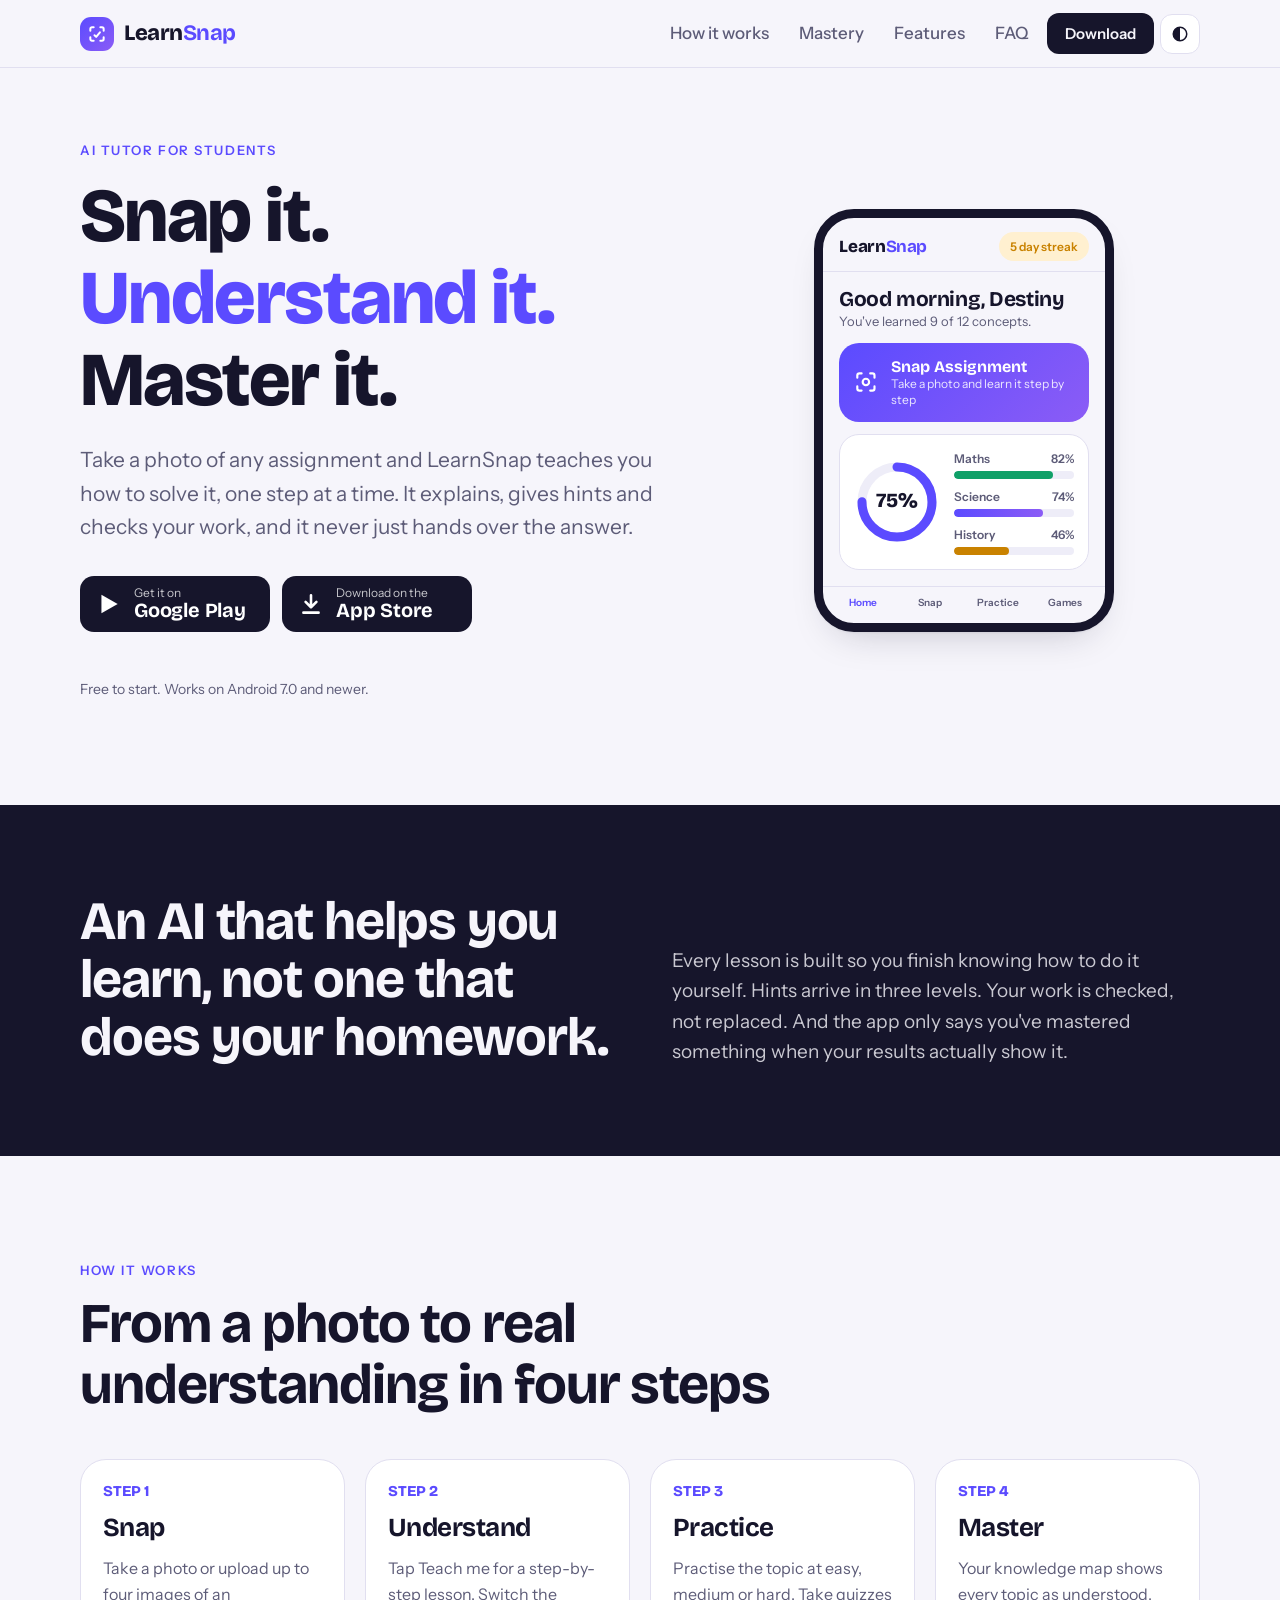
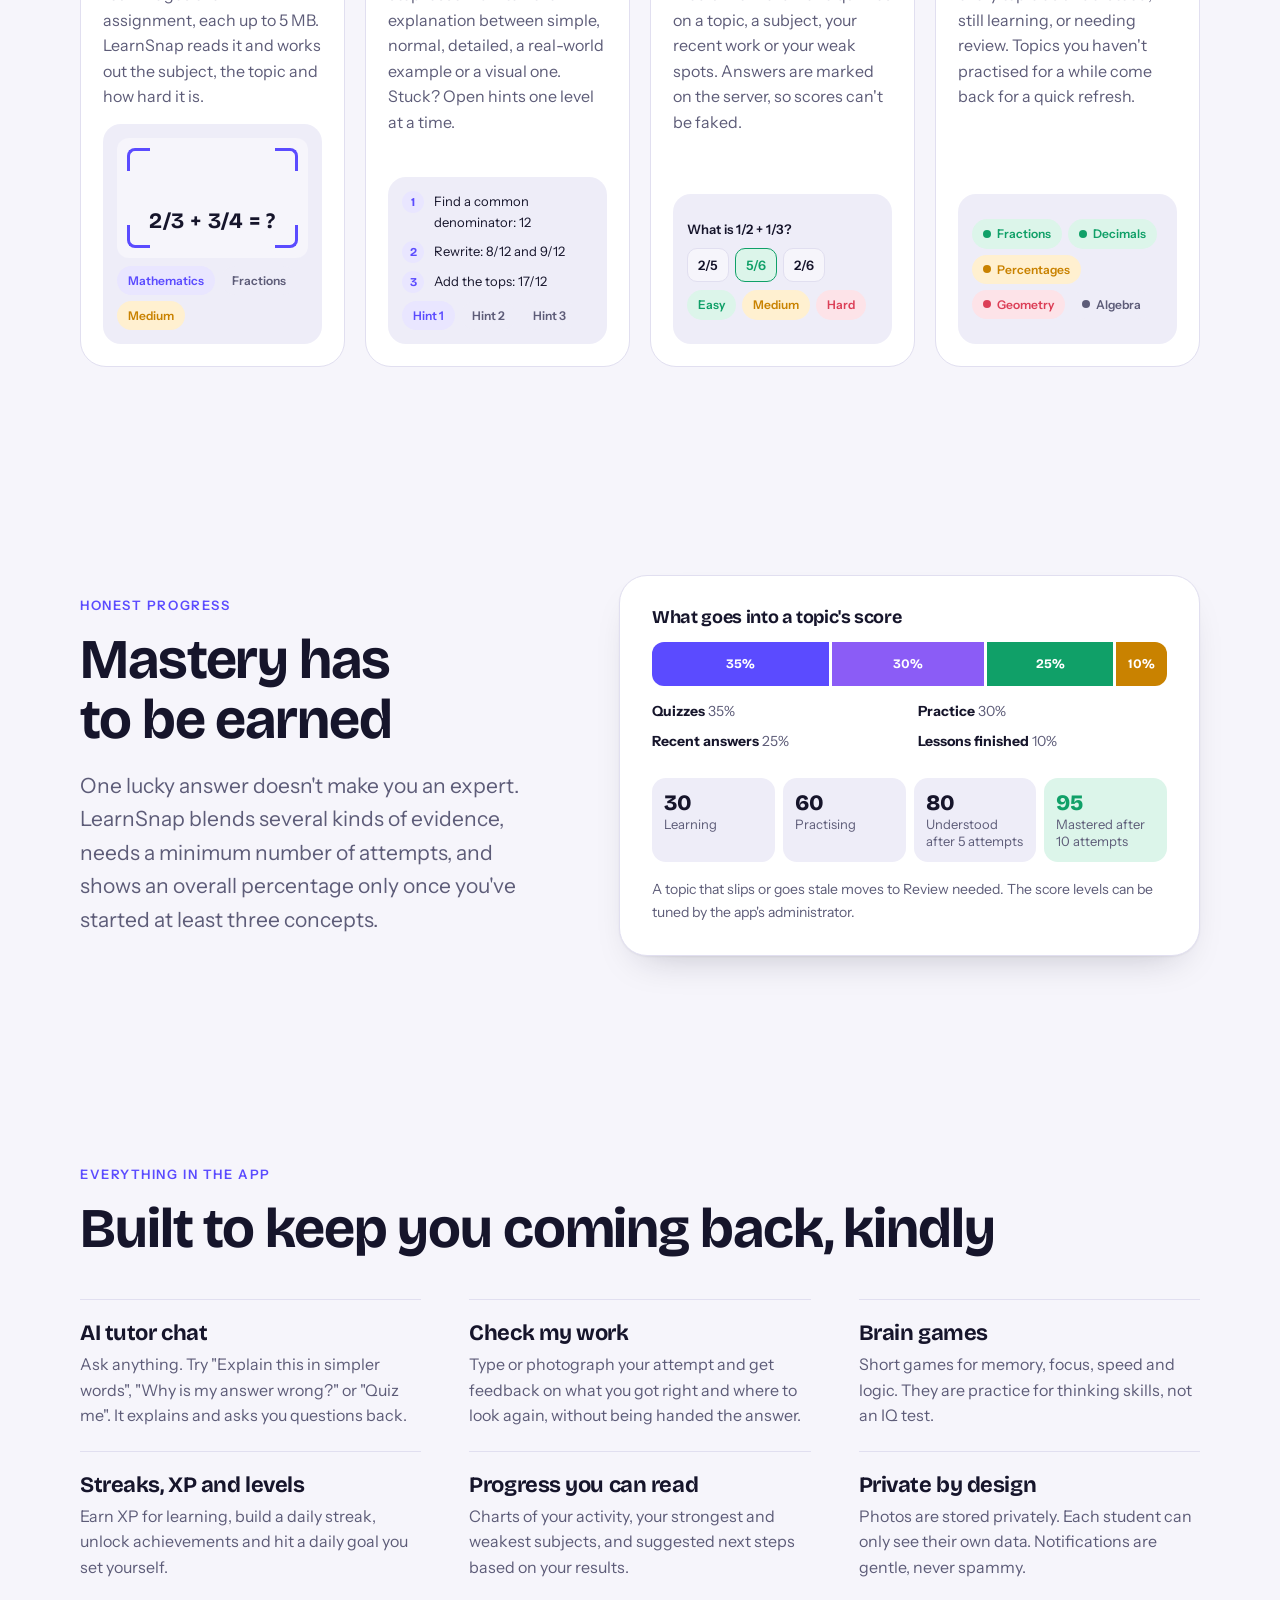
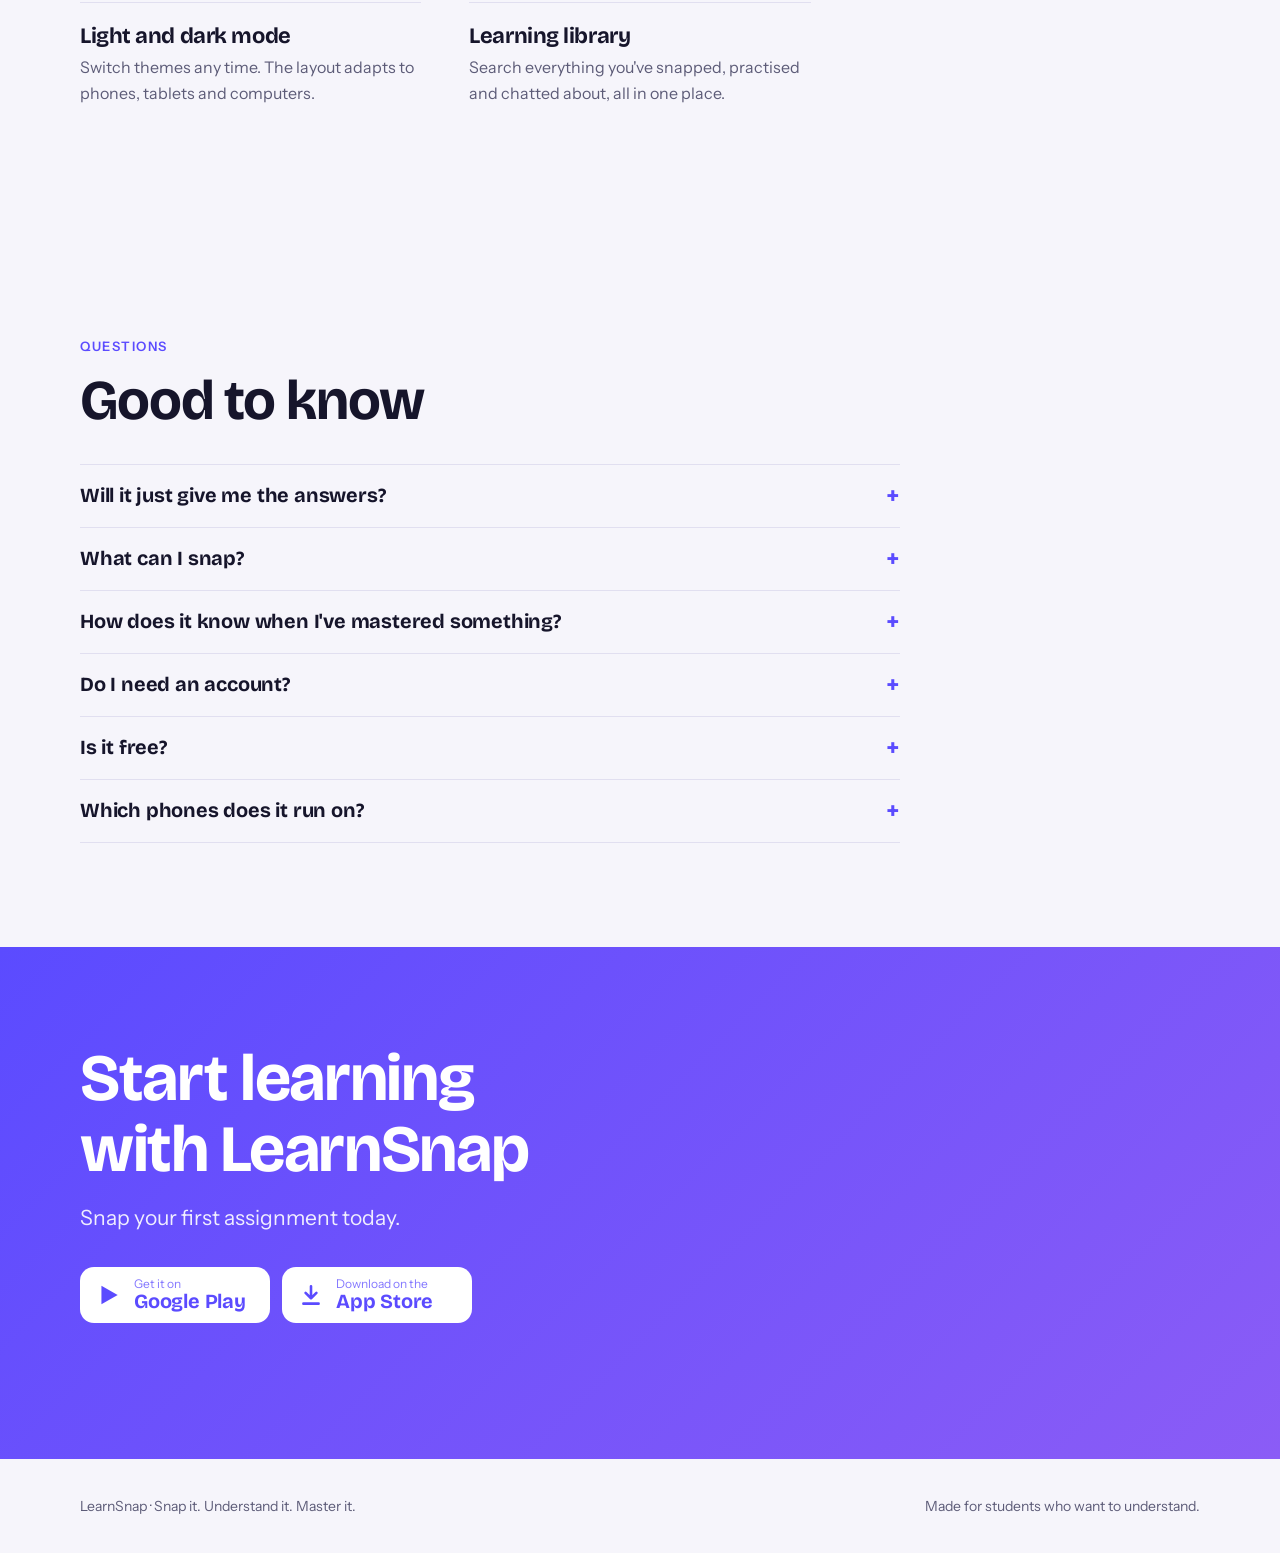
==== index.html @ 1b5d7d78 "Add files via upload" ====
<!doctype html>
<html lang="en">
<head>
<meta charset="utf-8">
<meta name="viewport" content="width=device-width, initial-scale=1, viewport-fit=cover">
<title>LearnSnap - Snap it. Understand it. Master it.</title>
<meta name="description" content="LearnSnap is an AI tutor that teaches students how to solve assignments step by step. Download it for Android and iPhone.">
<meta name="theme-color" content="#5b4bff">
<link rel="preconnect" href="https://fonts.googleapis.com">
<link rel="preconnect" href="https://fonts.gstatic.com" crossorigin>
<link href="https://fonts.googleapis.com/css2?family=Bricolage+Grotesque:opsz,wght@12..96,500;12..96,700;12..96,800&family=Instrument+Sans:wght@400;500;600&display=swap" rel="stylesheet">
<style>
/* Layout: editorial one-pager. Hero = copy left, phone right. Then a 4-step strip, a mastery explainer, features, FAQ, download. */
:root{
  --bg:#f6f5fb; --surface:#ffffff; --surface-2:#eeedf8; --ink:#16152b; --muted:#5d5c78; --line:#e1dff0;
  --brand:#5b4bff; --brand-2:#8b5cf6; --brand-soft:#e9e6ff;
  --good:#10a068; --good-soft:#dcf5ea; --warn:#c98200; --warn-soft:#fff0d0; --bad:#dc3f57; --bad-soft:#fde3e8;
  --on-brand:#ffffff; --store:#16152b; --on-store:#ffffff; --shadow:0 1px 2px rgb(22 21 43/.05),0 18px 40px -22px rgb(22 21 43/.28);
  --font-display:"Bricolage Grotesque","Trebuchet MS",system-ui,sans-serif;
  --font-body:"Instrument Sans",system-ui,-apple-system,"Segoe UI",sans-serif;
}
@media (prefers-color-scheme: dark){:root:not([data-theme="light"]){
  --bg:#0e0d1f; --surface:#171630; --surface-2:#1f1e3d; --ink:#efeeff; --muted:#a3a2c6; --line:#2b2a52;
  --brand:#8d80ff; --brand-2:#a78bfa; --brand-soft:#27255a;
  --good:#3fd69c; --good-soft:#12382e; --warn:#f2b43d; --warn-soft:#3b3115; --bad:#ff7589; --bad-soft:#431d29;
  --on-brand:#0e0d1f; --store:#efeeff; --on-store:#0e0d1f; --shadow:0 1px 2px rgb(0 0 0/.4),0 18px 40px -22px rgb(0 0 0/.7); color-scheme:dark}}
:root[data-theme="dark"]{
  --bg:#0e0d1f; --surface:#171630; --surface-2:#1f1e3d; --ink:#efeeff; --muted:#a3a2c6; --line:#2b2a52;
  --brand:#8d80ff; --brand-2:#a78bfa; --brand-soft:#27255a;
  --good:#3fd69c; --good-soft:#12382e; --warn:#f2b43d; --warn-soft:#3b3115; --bad:#ff7589; --bad-soft:#431d29;
  --on-brand:#0e0d1f; --store:#efeeff; --on-store:#0e0d1f; --shadow:0 1px 2px rgb(0 0 0/.4),0 18px 40px -22px rgb(0 0 0/.7); color-scheme:dark}

*{box-sizing:border-box}
body{margin:0}
html{scroll-behavior:smooth}
@media (prefers-reduced-motion:reduce){html{scroll-behavior:auto}*{transition:none!important;animation:none!important}}
body{background:var(--bg);color:var(--ink);font-family:var(--font-body);font-size:17px;line-height:1.6;padding-inline:20px}
h1,h2,h3{font-family:var(--font-display);line-height:1.08;margin:0;text-wrap:balance;letter-spacing:-.02em}
p{margin:0}
a{color:inherit}
:focus-visible{outline:3px solid var(--brand);outline-offset:3px;border-radius:8px}
.wrap{max-width:1120px;margin-inline:auto}
section{padding-block:clamp(56px,9vw,104px)}
.eyebrow{font-size:13px;font-weight:600;letter-spacing:.12em;text-transform:uppercase;color:var(--brand);margin-bottom:14px}
.lead{color:var(--muted);font-size:clamp(18px,2.2vw,21px);max-width:56ch}

/* header */
header{position:sticky;top:env(safe-area-inset-top,0px);z-index:20;margin-inline:-20px;padding:12px 20px;background:color-mix(in srgb,var(--bg) 88%,transparent);backdrop-filter:blur(10px);border-bottom:1px solid var(--line)}
.bar{display:flex;align-items:center;justify-content:space-between;gap:16px;max-width:1120px;margin-inline:auto}
.logo{display:inline-flex;align-items:center;gap:10px;font-family:var(--font-display);font-weight:800;font-size:22px;text-decoration:none;letter-spacing:-.02em}
.logo i{width:34px;height:34px;border-radius:11px;background:linear-gradient(135deg,var(--brand),var(--brand-2));display:grid;place-items:center;color:var(--on-brand)}
.logo b{color:var(--brand)}
nav{display:flex;align-items:center;gap:6px}
nav a.l{padding:8px 12px;border-radius:10px;text-decoration:none;font-weight:500;color:var(--muted)}
nav a.l:hover{color:var(--ink);background:var(--surface-2)}
.btn{display:inline-flex;align-items:center;justify-content:center;gap:8px;border:0;cursor:pointer;font:600 15px var(--font-body);padding:11px 18px;border-radius:12px;text-decoration:none;background:var(--ink);color:var(--bg)}
.tbtn{width:40px;height:40px;padding:0;border-radius:12px;background:var(--surface);color:var(--ink);border:1px solid var(--line)}
@media(max-width:720px){nav a.l{display:none}}

/* hero */
.hero{display:grid;grid-template-columns:1.1fr .9fr;gap:clamp(32px,6vw,72px);align-items:center;padding-top:clamp(40px,6vw,72px)}
.hero h1{font-size:clamp(40px,6.4vw,76px);font-weight:800}
.hero h1 span{display:block;color:var(--brand)}
.hero .lead{margin-top:22px}
.stores{display:flex;flex-wrap:wrap;gap:12px;margin-top:32px}
.store{display:inline-flex;align-items:center;gap:12px;padding:10px 20px 10px 16px;border-radius:14px;background:var(--store);color:var(--on-store);text-decoration:none;min-width:190px}
.store svg{flex:none}
.store small{display:block;font-size:12px;opacity:.75;line-height:1.1}
.store strong{display:block;font:700 20px var(--font-display);line-height:1.15;letter-spacing:-.01em}
.store:hover{transform:translateY(-2px)}
.store{transition:transform .15s}
.note{min-height:26px;margin-top:14px;font-size:15px;color:var(--muted)}
.fine{margin-top:6px;font-size:14px;color:var(--muted)}
@media(max-width:860px){.hero{grid-template-columns:1fr}}

/* phone */
.phone-wrap{display:flex;justify-content:center}
.phone{width:min(300px,100%);border-radius:40px;border:9px solid var(--ink);background:var(--bg);box-shadow:var(--shadow);overflow:hidden;position:relative}
.phone .top{display:flex;align-items:center;justify-content:space-between;padding:14px 16px 10px;border-bottom:1px solid var(--line)}
.phone .in{padding:16px;display:grid;gap:12px}
.phone h3{font-size:21px}
.card{background:var(--surface);border:1px solid var(--line);border-radius:20px;padding:14px}
.ringrow{display:flex;gap:14px;align-items:center}
.bars{flex:1;display:grid;gap:8px;font-size:12px;font-weight:600}
.bars div span{display:flex;justify-content:space-between;color:var(--muted);margin-bottom:3px}
.track{height:8px;border-radius:99px;background:var(--surface-2);overflow:hidden}
.track i{display:block;height:100%;border-radius:99px;background:linear-gradient(90deg,var(--brand),var(--brand-2))}
.track i.g{background:var(--good)} .track i.w{background:var(--warn)}
.cta{display:flex;align-items:center;gap:12px;border-radius:20px;padding:14px;background:linear-gradient(135deg,var(--brand),var(--brand-2));color:var(--on-brand)}
.cta b{display:block;font:700 16px var(--font-display)}
.cta small{opacity:.85;font-size:12px;line-height:1.3;display:block}
.tabs{display:grid;grid-template-columns:repeat(4,1fr);border-top:1px solid var(--line);padding:8px 6px 12px;font-size:10px;font-weight:600;color:var(--muted);text-align:center}
.tabs span:first-child{color:var(--brand)}
.chip{display:inline-flex;align-items:center;gap:6px;border-radius:99px;padding:5px 11px;font-size:12px;font-weight:600}
.dot{width:8px;height:8px;border-radius:50%;background:currentColor}
.c-good{background:var(--good-soft);color:var(--good)} .c-warn{background:var(--warn-soft);color:var(--warn)} .c-bad{background:var(--bad-soft);color:var(--bad)} .c-mute{background:var(--surface-2);color:var(--muted)} .c-brand{background:var(--brand-soft);color:var(--brand)}

/* promise band */
.promise{background:var(--ink);color:var(--bg);margin-inline:-20px;padding:clamp(48px,8vw,88px) 20px}
.promise .wrap{display:grid;grid-template-columns:1fr 1fr;gap:clamp(24px,5vw,64px);align-items:end}
.promise h2{font-size:clamp(30px,4.6vw,54px)}
.promise p{opacity:.8;font-size:19px;max-width:48ch}
@media(max-width:820px){.promise .wrap{grid-template-columns:1fr}}

/* how it works */
.steps{display:grid;grid-template-columns:repeat(auto-fit,minmax(min(100%,240px),1fr));gap:20px;margin-top:44px}
.step{background:var(--surface);border:1px solid var(--line);border-radius:26px;padding:22px;display:flex;flex-direction:column;gap:14px;min-width:0}
.step .n{font:800 15px var(--font-display);color:var(--brand)}
.step h3{font-size:26px}
.step p{color:var(--muted);font-size:16px}
.viz{margin-top:auto;border-radius:18px;background:var(--surface-2);padding:14px;font-size:13px;display:grid;gap:8px;min-height:150px;align-content:center}
.finder{position:relative;height:120px;border-radius:12px;background:var(--bg);display:grid;place-items:center;font:700 22px var(--font-display);letter-spacing:.02em}
.finder::before,.finder::after,.finder i::before,.finder i::after{content:"";position:absolute;width:20px;height:20px;border:3px solid var(--brand)}
.finder::before{top:10px;left:10px;border-right:0;border-bottom:0;border-radius:8px 0 0 0}
.finder::after{top:10px;right:10px;border-left:0;border-bottom:0;border-radius:0 8px 0 0}
.finder i::before{bottom:10px;left:10px;border-right:0;border-top:0;border-radius:0 0 0 8px}
.finder i::after{bottom:10px;right:10px;border-left:0;border-top:0;border-radius:0 0 8px 0}
.line{display:flex;gap:10px;align-items:flex-start}
.line em{flex:none;width:22px;height:22px;border-radius:50%;background:var(--brand-soft);color:var(--brand);font:700 12px var(--font-display);display:grid;place-items:center;font-style:normal}
.opt{border:1.5px solid var(--line);background:var(--bg);border-radius:10px;padding:6px 10px;font-weight:600}
.opt.ok{border-color:var(--good);background:var(--good-soft);color:var(--good)}
.row{display:flex;flex-wrap:wrap;gap:6px}

/* mastery */
.mastery{display:grid;grid-template-columns:.9fr 1.1fr;gap:clamp(28px,5vw,64px);align-items:center}
@media(max-width:860px){.mastery{grid-template-columns:1fr}}
.mastery h2,.sec-h{font-size:clamp(32px,4.8vw,56px)}
.mastery .lead{margin-top:18px}
.panel{background:var(--surface);border:1px solid var(--line);border-radius:28px;padding:clamp(20px,3vw,32px);box-shadow:var(--shadow)}
.panel h3{font-size:18px;margin-bottom:14px}
.stack{display:flex;height:44px;border-radius:12px;overflow:hidden;gap:3px}
.stack span{display:grid;place-items:center;font:700 13px var(--font-display);color:var(--on-brand);min-width:0}
.legend{display:grid;grid-template-columns:repeat(2,1fr);gap:8px 16px;margin-top:14px;font-size:14px;color:var(--muted)}
.legend b{color:var(--ink)}
.ladder{display:grid;grid-template-columns:repeat(4,1fr);gap:8px;margin-top:26px}
.rung{border-radius:14px;padding:12px;background:var(--surface-2);min-width:0}
.rung b{display:block;font:800 22px var(--font-display)}
.rung span{font-size:13px;color:var(--muted);line-height:1.3;display:block}
.rung.top{background:var(--good-soft)} .rung.top b{color:var(--good)}
@media(max-width:560px){.ladder{grid-template-columns:repeat(2,1fr)}}
.small{font-size:14px;color:var(--muted);margin-top:16px}

/* features */
.features{display:grid;grid-template-columns:repeat(auto-fit,minmax(min(100%,320px),1fr));gap:0 48px;margin-top:40px}
.feat{padding:22px 0;border-top:1px solid var(--line);min-width:0}
.feat h3{font-size:22px;margin-bottom:6px}
.feat p{color:var(--muted);font-size:16px}

/* faq */
details{border-top:1px solid var(--line);padding:18px 0}
details:last-of-type{border-bottom:1px solid var(--line)}
summary{cursor:pointer;font:700 20px var(--font-display);letter-spacing:-.01em;list-style:none;display:flex;justify-content:space-between;gap:16px}
summary::-webkit-details-marker{display:none}
summary::after{content:"+";font-size:26px;line-height:1;color:var(--brand)}
details[open] summary::after{content:"–"}
details p{margin-top:10px;color:var(--muted);max-width:68ch}
.faq{max-width:820px;margin-top:32px}

/* download */
.download{margin-inline:-20px;padding:clamp(56px,9vw,96px) 20px;background:linear-gradient(135deg,var(--brand),var(--brand-2));color:var(--on-brand)}
.download .wrap{text-align:left}
.download h2{font-size:clamp(34px,5.6vw,66px);max-width:14ch}
.download p.lead{color:inherit;opacity:.9;margin-top:16px}
.download .store{background:var(--on-brand);color:var(--brand)}
.download .note,.download .fine{color:inherit;opacity:.9}
footer{padding-block:36px;color:var(--muted);font-size:14px;display:flex;flex-wrap:wrap;gap:12px 24px;justify-content:space-between}
</style>
</head>
<body>


<header><div class="bar">
  <a class="logo" href="#top" aria-label="LearnSnap home"><i><svg width="20" height="20" viewBox="0 0 24 24" fill="none" stroke="currentColor" stroke-width="2.4" stroke-linecap="round" stroke-linejoin="round"><path d="M4 8V6a2 2 0 0 1 2-2h2M16 4h2a2 2 0 0 1 2 2v2M20 16v2a2 2 0 0 1-2 2h-2M8 20H6a2 2 0 0 1-2-2v-2"/><path d="M9 13.5 11 15.5 15.5 10"/></svg></i><span>Learn<b>Snap</b></span></a>
  <nav>
    <a class="l" href="#how">How it works</a><a class="l" href="#mastery">Mastery</a><a class="l" href="#features">Features</a><a class="l" href="#faq">FAQ</a>
    <a class="btn" href="#download">Download</a>
    <button class="btn tbtn" id="themeBtn" type="button" aria-label="Switch colour theme" title="Switch colour theme"><svg width="18" height="18" viewBox="0 0 24 24" fill="currentColor" aria-hidden="true"><path d="M12 3a9 9 0 1 0 0 18V3z"/><circle cx="12" cy="12" r="9" fill="none" stroke="currentColor" stroke-width="2"/></svg></button>
  </nav>
</div></header>

<main id="top" class="wrap">
  <section class="hero">
    <div>
      <p class="eyebrow">AI tutor for students</p>
      <h1>Snap it.<span>Understand it.</span>Master it.</h1>
      <p class="lead">Take a photo of any assignment and LearnSnap teaches you how to solve it, one step at a time. It explains, gives hints and checks your work, and it never just hands over the answer.</p>
      <div class="stores">
        <a class="store" id="playBtn" href="#download"><svg width="26" height="26" viewBox="0 0 24 24" fill="currentColor" aria-hidden="true"><path d="M5 3.5v17l15-8.5z"/></svg><span><small>Get it on</small><strong>Google Play</strong></span></a>
        <a class="store" id="appleBtn" href="#download"><svg width="26" height="26" viewBox="0 0 24 24" fill="none" stroke="currentColor" stroke-width="2.4" stroke-linecap="round" stroke-linejoin="round" aria-hidden="true"><path d="M12 4v11m0 0-5-5m5 5 5-5M5 20h14"/></svg><span><small>Download on the</small><strong>App Store</strong></span></a>
      </div>
      <p class="note" id="storeNote" aria-live="polite"></p>
      <p class="fine">Free to start. Works on Android 7.0 and newer.</p>
    </div>
    <div class="phone-wrap" aria-hidden="true">
      <div class="phone">
        <div class="top"><span class="logo" style="font-size:17px"><span>Learn<b>Snap</b></span></span><span class="chip c-warn">5 day streak</span></div>
        <div class="in">
          <div><h3>Good morning, Destiny</h3><p style="font-size:13px;color:var(--muted)">You've learned 9 of 12 concepts.</p></div>
          <div class="cta"><svg width="28" height="28" viewBox="0 0 24 24" fill="none" stroke="currentColor" stroke-width="2" stroke-linecap="round" stroke-linejoin="round"><path d="M4 8V6a2 2 0 0 1 2-2h2M16 4h2a2 2 0 0 1 2 2v2M20 16v2a2 2 0 0 1-2 2h-2M8 20H6a2 2 0 0 1-2-2v-2"/><circle cx="12" cy="12" r="3"/></svg><div><b>Snap Assignment</b><small>Take a photo and learn it step by step</small></div></div>
          <div class="card ringrow">
            <svg width="86" height="86" viewBox="0 0 86 86" class="ring"><circle cx="43" cy="43" r="35" fill="none" stroke="var(--surface-2)" stroke-width="9"/><circle cx="43" cy="43" r="35" fill="none" stroke="var(--brand)" stroke-width="9" stroke-linecap="round" stroke-dasharray="220" stroke-dashoffset="55" transform="rotate(-90 43 43)"/><text x="43" y="48" text-anchor="middle" font-family="var(--font-display)" font-weight="800" font-size="20" fill="var(--ink)">75%</text></svg>
            <div class="bars"><div><span>Maths <em style="font-style:normal">82%</em></span><div class="track"><i class="g" style="width:82%"></i></div></div><div><span>Science <em style="font-style:normal">74%</em></span><div class="track"><i style="width:74%"></i></div></div><div><span>History <em style="font-style:normal">46%</em></span><div class="track"><i class="w" style="width:46%"></i></div></div></div>
          </div>
        </div>
        <div class="tabs"><span>Home</span><span>Snap</span><span>Practice</span><span>Games</span></div>
      </div>
    </div>
  </section>
</main>

<div class="promise"><div class="wrap">
  <h2>An AI that helps you learn, not one that does your homework.</h2>
  <p>Every lesson is built so you finish knowing how to do it yourself. Hints arrive in three levels. Your work is checked, not replaced. And the app only says you've mastered something when your results actually show it.</p>
</div></div>

<main class="wrap">
  <section id="how">
    <p class="eyebrow">How it works</p>
    <h2 class="sec-h">From a photo to real understanding in four steps</h2>
    <div class="steps">
      <article class="step">
        <span class="n">STEP 1</span><h3>Snap</h3>
        <p>Take a photo or upload up to four images of an assignment, each up to 5 MB. LearnSnap reads it and works out the subject, the topic and how hard it is.</p>
        <div class="viz"><div class="finder"><i></i>2/3 + 3/4 = ?</div><div class="row"><span class="chip c-brand">Mathematics</span><span class="chip c-mute">Fractions</span><span class="chip c-warn">Medium</span></div></div>
      </article>
      <article class="step">
        <span class="n">STEP 2</span><h3>Understand</h3>
        <p>Tap Teach me for a step-by-step lesson. Switch the explanation between simple, normal, detailed, a real-world example or a visual one. Stuck? Open hints one level at a time.</p>
        <div class="viz"><div class="line"><em>1</em><span>Find a common denominator: 12</span></div><div class="line"><em>2</em><span>Rewrite: 8/12 and 9/12</span></div><div class="line"><em>3</em><span>Add the tops: 17/12</span></div><div class="row"><span class="chip c-brand">Hint 1</span><span class="chip c-mute">Hint 2</span><span class="chip c-mute">Hint 3</span></div></div>
      </article>
      <article class="step">
        <span class="n">STEP 3</span><h3>Practice</h3>
        <p>Practise the topic at easy, medium or hard. Take quizzes on a topic, a subject, your recent work or your weak spots. Answers are marked on the server, so scores can't be faked.</p>
        <div class="viz"><div style="font-weight:600">What is 1/2 + 1/3?</div><div class="row"><span class="opt">2/5</span><span class="opt ok">5/6</span><span class="opt">2/6</span></div><div class="row"><span class="chip c-good">Easy</span><span class="chip c-warn">Medium</span><span class="chip c-bad">Hard</span></div></div>
      </article>
      <article class="step">
        <span class="n">STEP 4</span><h3>Master</h3>
        <p>Your knowledge map shows every topic as understood, still learning, or needing review. Topics you haven't practised for a while come back for a quick refresh.</p>
        <div class="viz"><div class="row"><span class="chip c-good"><i class="dot"></i>Fractions</span><span class="chip c-good"><i class="dot"></i>Decimals</span><span class="chip c-warn"><i class="dot"></i>Percentages</span><span class="chip c-bad"><i class="dot"></i>Geometry</span><span class="chip c-mute"><i class="dot"></i>Algebra</span></div></div>
      </article>
    </div>
  </section>

  <section id="mastery">
    <div class="mastery">
      <div>
        <p class="eyebrow">Honest progress</p>
        <h2>Mastery has to be earned</h2>
        <p class="lead">One lucky answer doesn't make you an expert. LearnSnap blends several kinds of evidence, needs a minimum number of attempts, and shows an overall percentage only once you've started at least three concepts.</p>
      </div>
      <div class="panel">
        <h3>What goes into a topic's score</h3>
        <div class="stack" role="img" aria-label="Score weights: quizzes 35 percent, practice 30 percent, recent performance 25 percent, lessons 10 percent">
          <span style="flex:35;background:var(--brand)">35%</span><span style="flex:30;background:var(--brand-2)">30%</span><span style="flex:25;background:var(--good);">25%</span><span style="flex:10;background:var(--warn)">10%</span>
        </div>
        <div class="legend"><span><b>Quizzes</b> 35%</span><span><b>Practice</b> 30%</span><span><b>Recent answers</b> 25%</span><span><b>Lessons finished</b> 10%</span></div>
        <div class="ladder">
          <div class="rung"><b>30</b><span>Learning</span></div><div class="rung"><b>60</b><span>Practising</span></div><div class="rung"><b>80</b><span>Understood after 5 attempts</span></div><div class="rung top"><b>95</b><span>Mastered after 10 attempts</span></div>
        </div>
        <p class="small">A topic that slips or goes stale moves to Review needed. The score levels can be tuned by the app's administrator.</p>
      </div>
    </div>
  </section>

  <section id="features">
    <p class="eyebrow">Everything in the app</p>
    <h2 class="sec-h">Built to keep you coming back, kindly</h2>
    <div class="features">
      <div class="feat"><h3>AI tutor chat</h3><p>Ask anything. Try "Explain this in simpler words", "Why is my answer wrong?" or "Quiz me". It explains and asks you questions back.</p></div>
      <div class="feat"><h3>Check my work</h3><p>Type or photograph your attempt and get feedback on what you got right and where to look again, without being handed the answer.</p></div>
      <div class="feat"><h3>Brain games</h3><p>Short games for memory, focus, speed and logic. They are practice for thinking skills, not an IQ test.</p></div>
      <div class="feat"><h3>Streaks, XP and levels</h3><p>Earn XP for learning, build a daily streak, unlock achievements and hit a daily goal you set yourself.</p></div>
      <div class="feat"><h3>Progress you can read</h3><p>Charts of your activity, your strongest and weakest subjects, and suggested next steps based on your results.</p></div>
      <div class="feat"><h3>Private by design</h3><p>Photos are stored privately. Each student can only see their own data. Notifications are gentle, never spammy.</p></div>
      <div class="feat"><h3>Light and dark mode</h3><p>Switch themes any time. The layout adapts to phones, tablets and computers.</p></div>
      <div class="feat"><h3>Learning library</h3><p>Search everything you've snapped, practised and chatted about, all in one place.</p></div>
    </div>
  </section>

  <section id="faq">
    <p class="eyebrow">Questions</p>
    <h2 class="sec-h">Good to know</h2>
    <div class="faq">
      <details><summary>Will it just give me the answers?</summary><p>No. LearnSnap is designed to teach. It walks through the method, offers three levels of hints and checks your attempt. Its job is to help you understand.</p></details>
      <details><summary>What can I snap?</summary><p>Photos of assignments or worksheets as JPG, PNG or WebP, up to four images at a time and 5 MB each. Typed questions work too through the tutor chat.</p></details>
      <details><summary>How does it know when I've mastered something?</summary><p>It combines quiz, practice, recent and lesson results, and requires enough attempts first. Scores and the levels for Understood and Mastered follow the numbers shown above.</p></details>
      <details><summary>Do I need an account?</summary><p>Yes. Sign up with your email, or continue with Google in a web browser. Your progress is saved to your account so it follows you between devices.</p></details>
      <details><summary>Is it free?</summary><p>You can start for free with a daily limit on AI features. A premium plan with higher limits is planned.</p></details>
      <details><summary>Which phones does it run on?</summary><p>Android 7.0 and newer. An iPhone version is planned. Until it is in the App Store, iPhone users can open LearnSnap in their web browser.</p></details>
    </div>
  </section>
</main>

<div class="download" id="download"><div class="wrap">
  <h2>Start learning with LearnSnap</h2>
  <p class="lead">Snap your first assignment today.</p>
  <div class="stores">
    <a class="store" id="playBtn2" href="#download"><svg width="26" height="26" viewBox="0 0 24 24" fill="currentColor" aria-hidden="true"><path d="M5 3.5v17l15-8.5z"/></svg><span><small>Get it on</small><strong>Google Play</strong></span></a>
    <a class="store" id="appleBtn2" href="#download"><svg width="26" height="26" viewBox="0 0 24 24" fill="none" stroke="currentColor" stroke-width="2.4" stroke-linecap="round" stroke-linejoin="round" aria-hidden="true"><path d="M12 4v11m0 0-5-5m5 5 5-5M5 20h14"/></svg><span><small>Download on the</small><strong>App Store</strong></span></a>
  </div>
  <p class="note" id="storeNote2" aria-live="polite"></p>
</div></div>

<div class="wrap"><footer><span>LearnSnap · Snap it. Understand it. Master it.</span><span>Made for students who want to understand.</span></footer></div>

<script>
// Set these to your real store pages when the apps are live. Until then the buttons say "coming soon".
var STORE = { play: "", apple: "" };

function wire(btnId, noteId, url, name){
  var b = document.getElementById(btnId), n = document.getElementById(noteId);
  if(!b) return;
  if(url){ b.href = url; b.target = "_blank"; b.rel = "noopener"; return; }
  b.addEventListener("click", function(e){
    e.preventDefault();
    n.textContent = "LearnSnap isn't on " + name + " yet. It's coming soon.";
  });
}
wire("playBtn","storeNote",STORE.play,"Google Play");
wire("appleBtn","storeNote",STORE.apple,"the App Store");
wire("playBtn2","storeNote2",STORE.play,"Google Play");
wire("appleBtn2","storeNote2",STORE.apple,"the App Store");

// Theme toggle: follows the viewer's setting, and lets them override it for this page.
var root = document.documentElement;
document.getElementById("themeBtn").addEventListener("click", function(){
  var dark = root.dataset.theme ? root.dataset.theme === "dark" : matchMedia("(prefers-color-scheme: dark)").matches;
  root.dataset.theme = dark ? "light" : "dark";
});
</script>

</body>
</html>
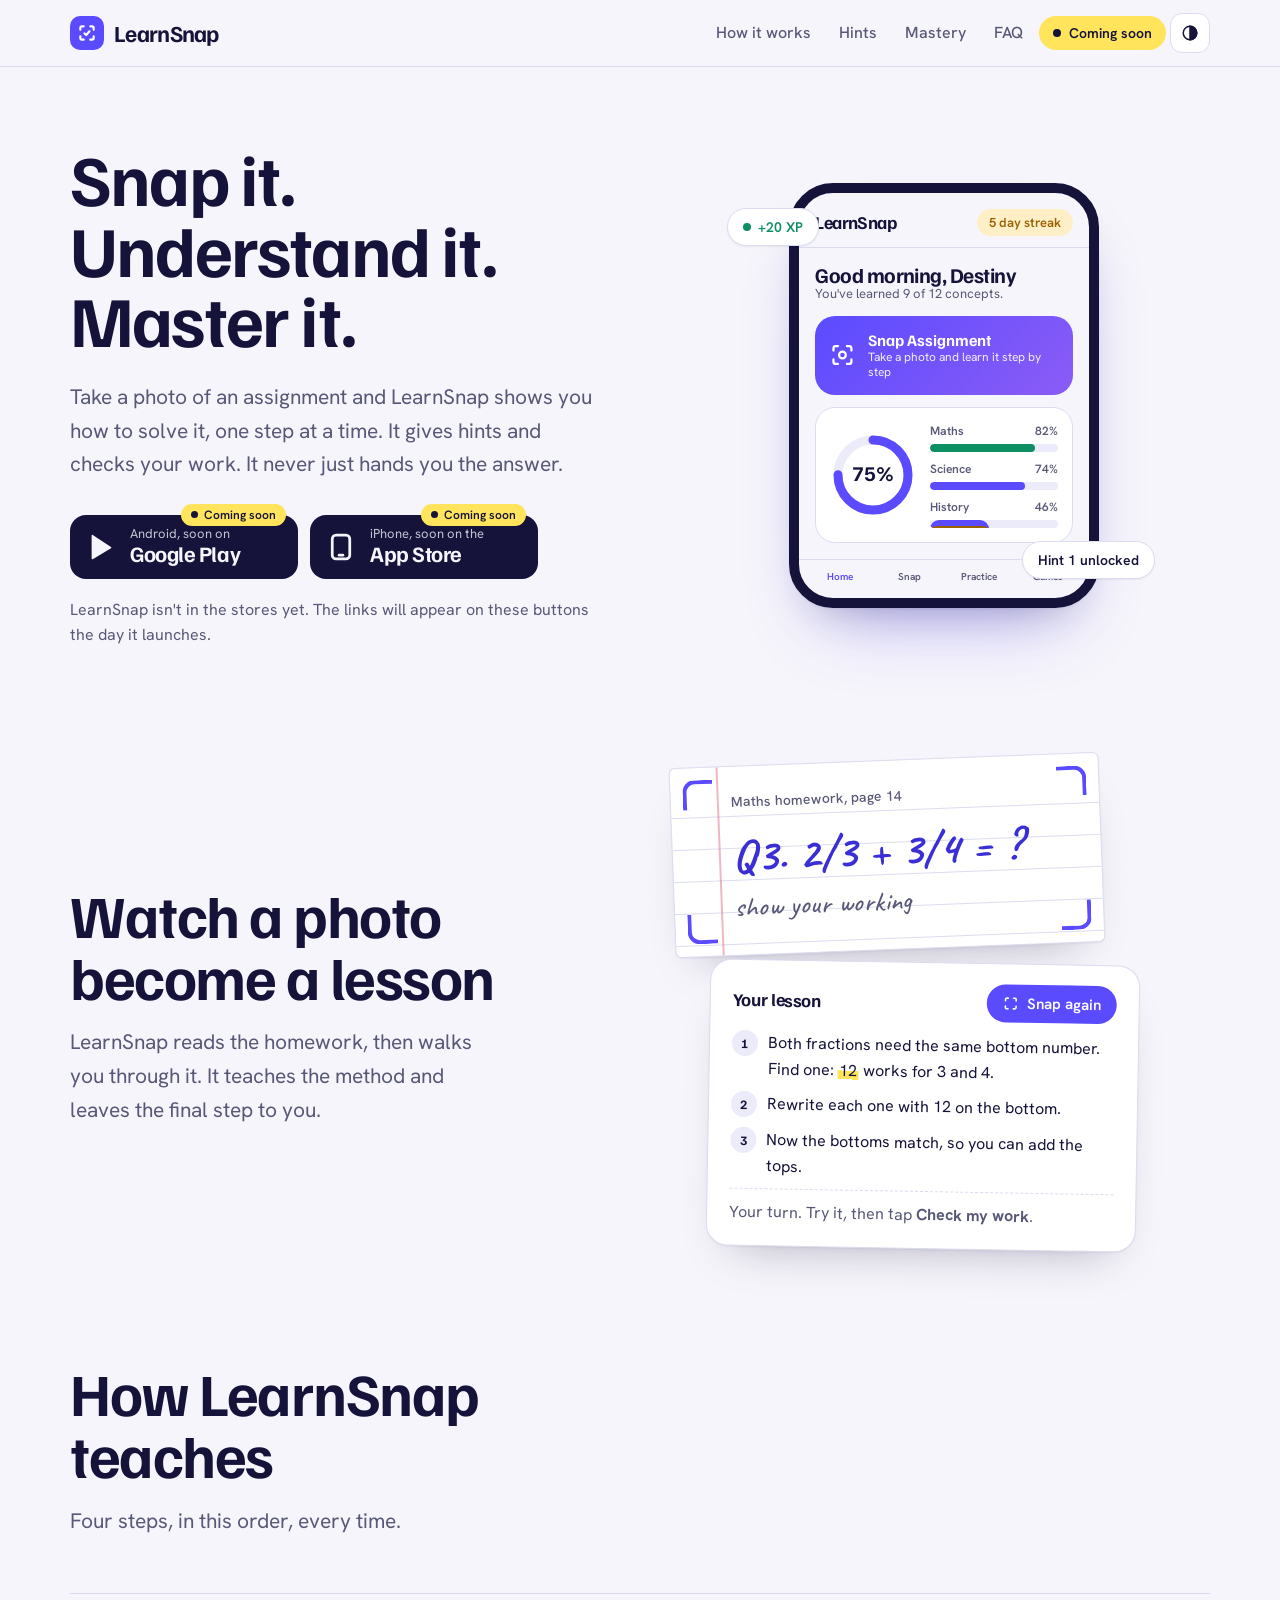
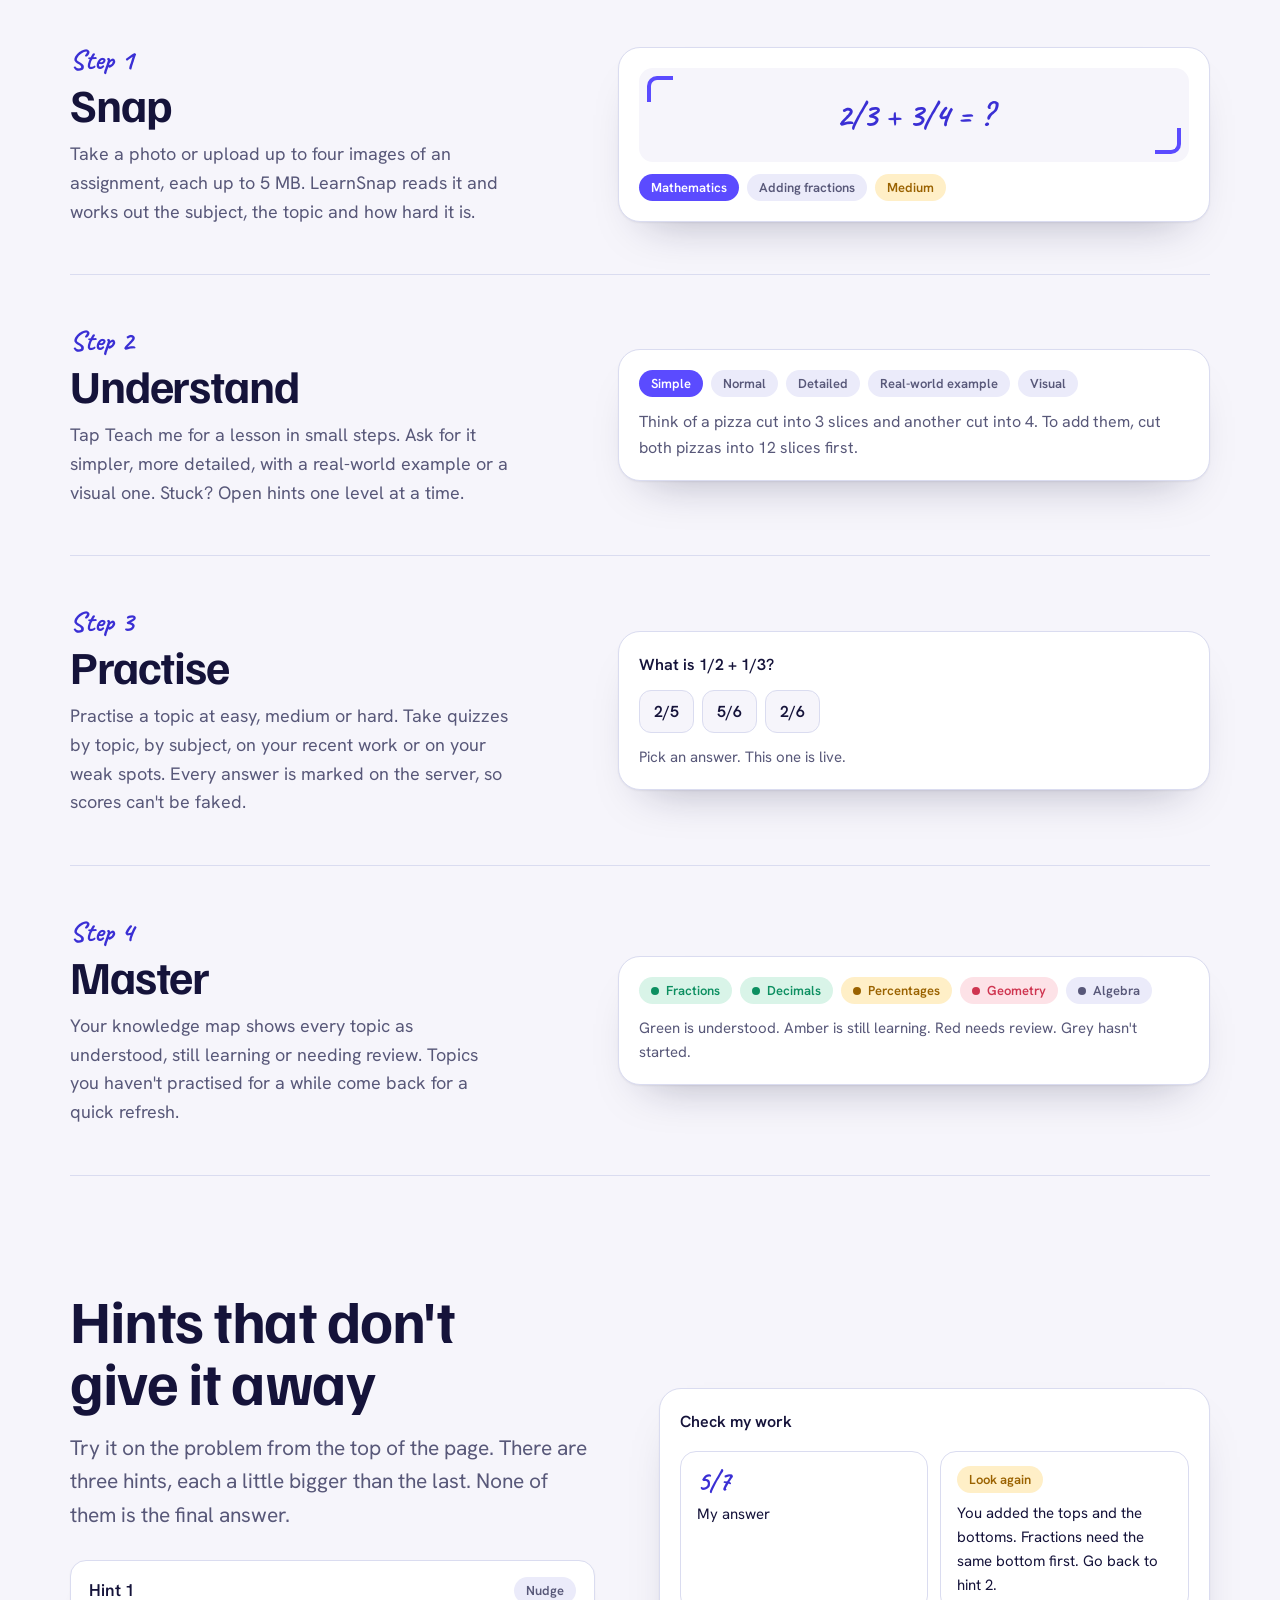
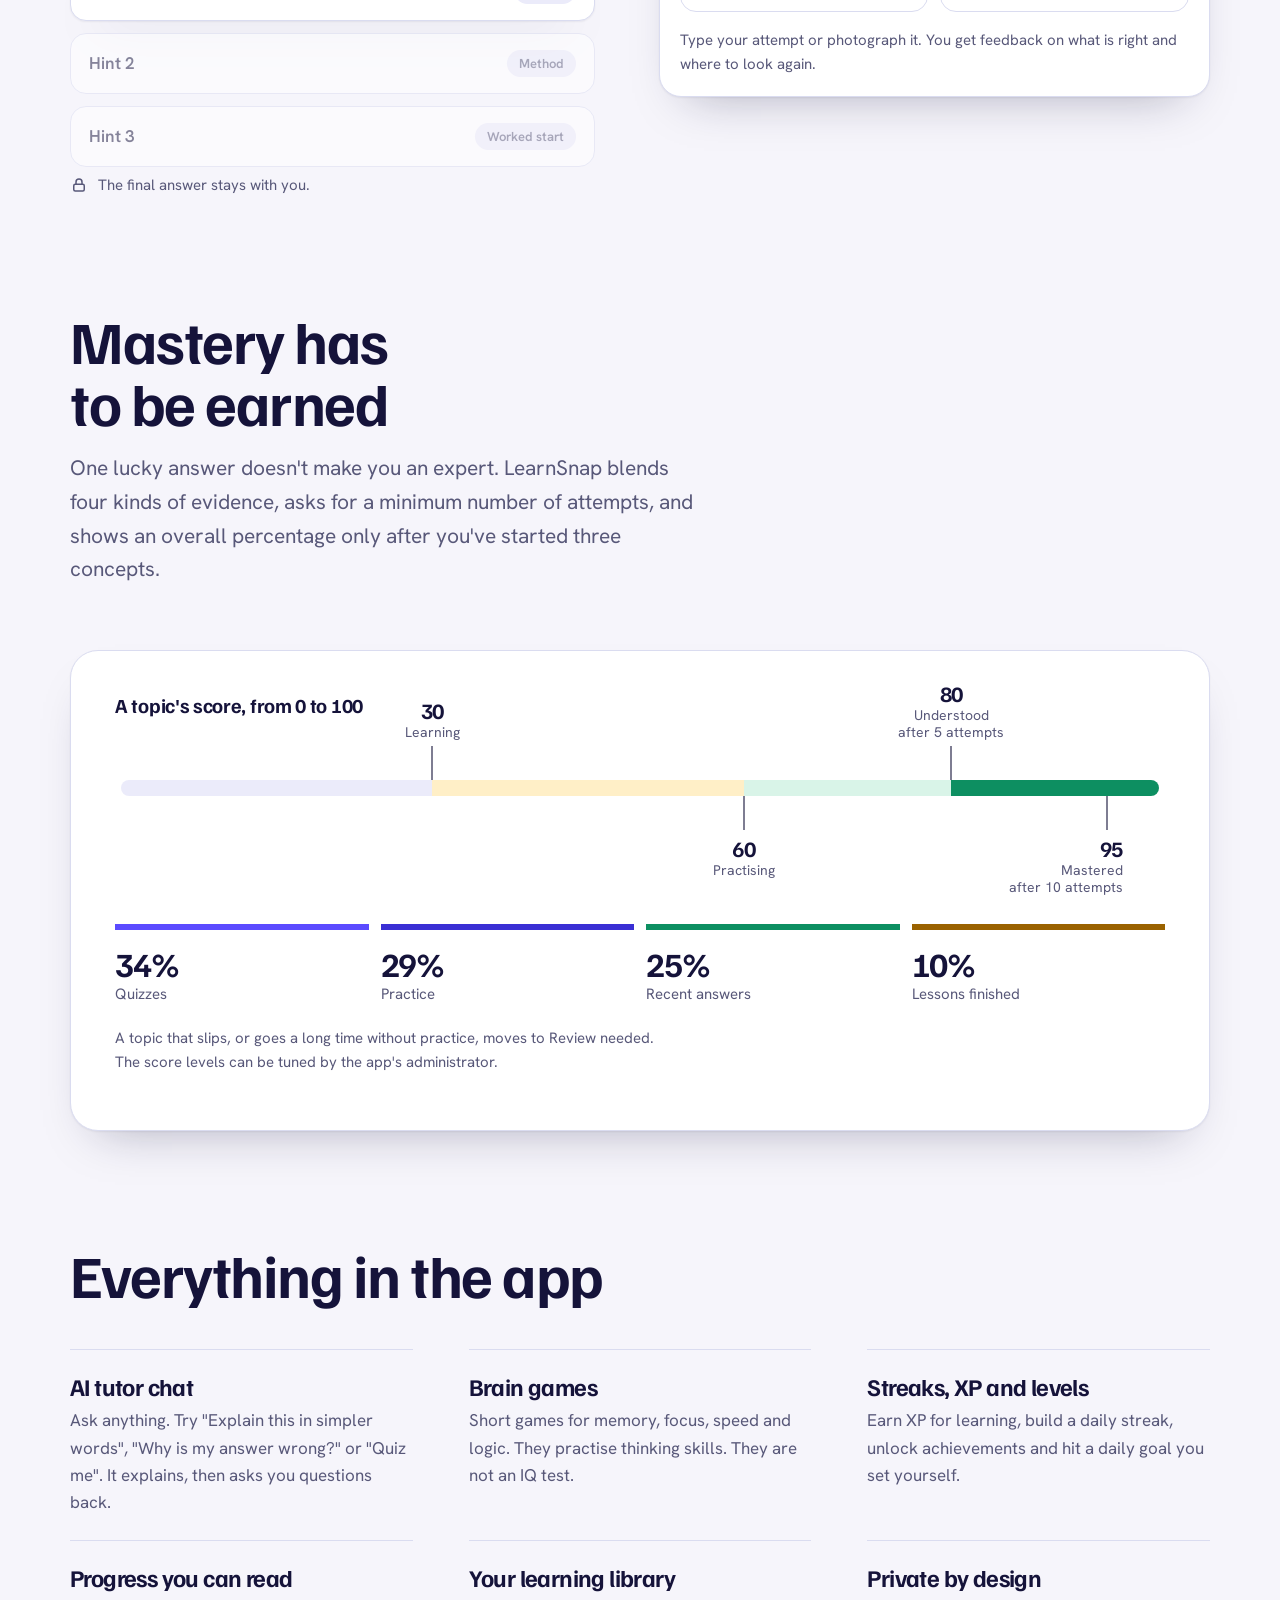
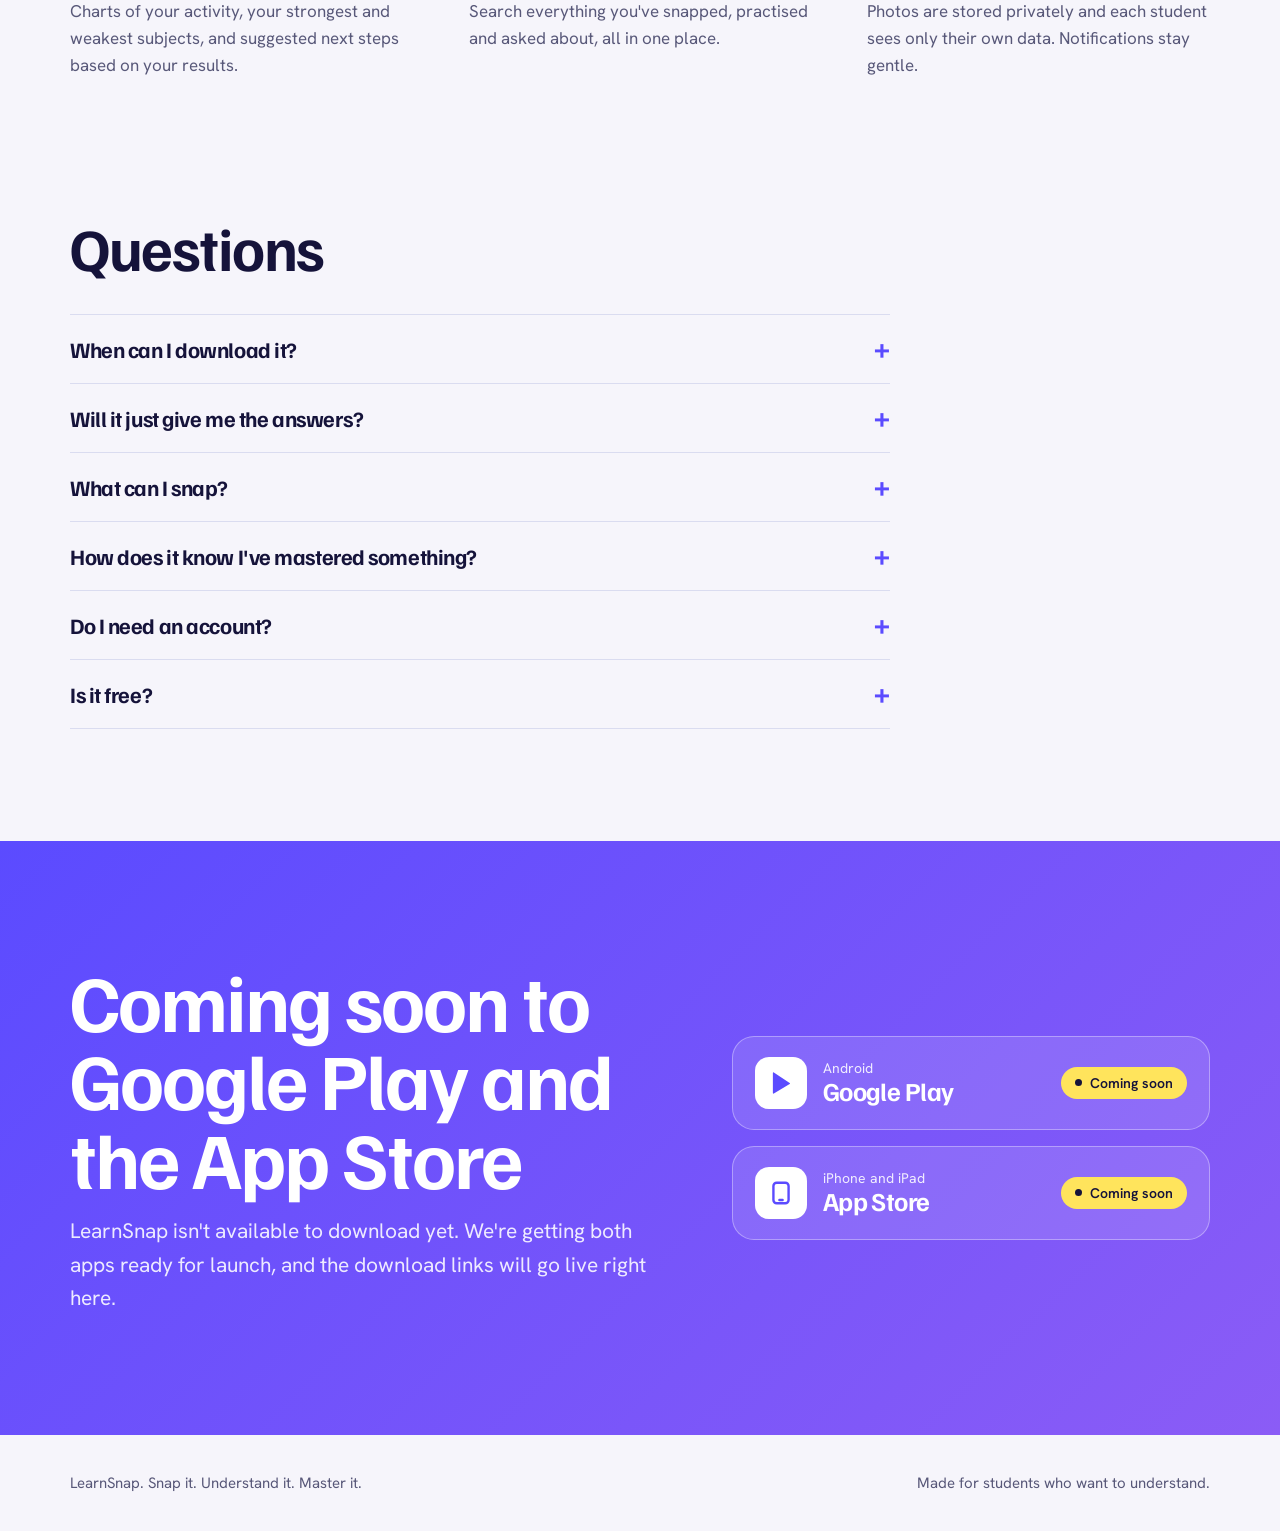
==== commit 7df3038d: "Add files via upload" ====
--- a/index.html
+++ b/index.html
@@ -4,330 +4,523 @@
 <meta charset="utf-8">
 <meta name="viewport" content="width=device-width, initial-scale=1, viewport-fit=cover">
 <title>LearnSnap - Snap it. Understand it. Master it.</title>
-<meta name="description" content="LearnSnap is an AI tutor that teaches students how to solve assignments step by step. Download it for Android and iPhone.">
-<meta name="theme-color" content="#5b4bff">
+<meta name="description" content="LearnSnap is an AI tutor that teaches students how to solve their assignments, step by step. Coming soon to Google Play and the App Store.">
+<meta name="theme-color" content="#15133a">
 <link rel="preconnect" href="https://fonts.googleapis.com">
 <link rel="preconnect" href="https://fonts.gstatic.com" crossorigin>
-<link href="https://fonts.googleapis.com/css2?family=Bricolage+Grotesque:opsz,wght@12..96,500;12..96,700;12..96,800&family=Instrument+Sans:wght@400;500;600&display=swap" rel="stylesheet">
+<link href="https://fonts.googleapis.com/css2?family=Familjen+Grotesk:wght@500;600;700&family=Hanken+Grotesk:wght@400;500;600&family=Caveat:wght@500;700&display=swap" rel="stylesheet">
 <style>
-/* Layout: editorial one-pager. Hero = copy left, phone right. Then a 4-step strip, a mastery explainer, features, FAQ, download. */
+/* Concept: a student's desk. Graph-paper ground, a worksheet photographed in a viewfinder, lesson notes in pen, a yellow highlighter for what matters.
+   Palette: ink indigo, paper white, LearnSnap violet, highlighter yellow. Type: Familjen Grotesk (display), Hanken Grotesk (text), Caveat (handwriting, used only for the student's own writing). */
 :root{
-  --bg:#f6f5fb; --surface:#ffffff; --surface-2:#eeedf8; --ink:#16152b; --muted:#5d5c78; --line:#e1dff0;
-  --brand:#5b4bff; --brand-2:#8b5cf6; --brand-soft:#e9e6ff;
-  --good:#10a068; --good-soft:#dcf5ea; --warn:#c98200; --warn-soft:#fff0d0; --bad:#dc3f57; --bad-soft:#fde3e8;
-  --on-brand:#ffffff; --store:#16152b; --on-store:#ffffff; --shadow:0 1px 2px rgb(22 21 43/.05),0 18px 40px -22px rgb(22 21 43/.28);
-  --font-display:"Bricolage Grotesque","Trebuchet MS",system-ui,sans-serif;
-  --font-body:"Instrument Sans",system-ui,-apple-system,"Segoe UI",sans-serif;
+  --bg:#f6f5fb; --paper:#ffffff; --ink:#15133a; --muted:#585879; --line:#dadcf0; --grid:rgba(91,75,255,.075);
+  --brand:#5b4bff; --brand-ink:#ffffff; --pen:#3a2fd4; --hl:#ffe45c; --hl-ink:#15133a;
+  --good:#0d8f61; --good-soft:#d9f4e8; --warn:#9a6200; --warn-soft:#ffefc7; --bad:#cf3550; --bad-soft:#fde2e7; --soft:#ebebfa;
+  --night:#15133a; --night-ink:#f0efff; --night-muted:#aeadd6; --night-line:#34336a;
+  --display:"Familjen Grotesk","Segoe UI",system-ui,sans-serif;
+  --text:"Hanken Grotesk",system-ui,-apple-system,"Segoe UI",sans-serif;
+  --hand:"Caveat","Segoe Print","Bradley Hand",cursive;
+  --shadow:0 1px 2px rgb(21 19 58/.06),0 24px 48px -28px rgb(21 19 58/.35);
 }
 @media (prefers-color-scheme: dark){:root:not([data-theme="light"]){
-  --bg:#0e0d1f; --surface:#171630; --surface-2:#1f1e3d; --ink:#efeeff; --muted:#a3a2c6; --line:#2b2a52;
-  --brand:#8d80ff; --brand-2:#a78bfa; --brand-soft:#27255a;
-  --good:#3fd69c; --good-soft:#12382e; --warn:#f2b43d; --warn-soft:#3b3115; --bad:#ff7589; --bad-soft:#431d29;
-  --on-brand:#0e0d1f; --store:#efeeff; --on-store:#0e0d1f; --shadow:0 1px 2px rgb(0 0 0/.4),0 18px 40px -22px rgb(0 0 0/.7); color-scheme:dark}}
+  --bg:#0f0e26; --paper:#19183a; --ink:#f0efff; --muted:#a8a7cf; --line:#2d2c58; --grid:rgba(160,150,255,.07);
+  --brand:#8f83ff; --brand-ink:#0f0e26; --pen:#b9b2ff; --hl:#ffe45c; --hl-ink:#15133a;
+  --good:#3fd69c; --good-soft:#12382e; --warn:#f2b43d; --warn-soft:#3b3115; --bad:#ff7a8e; --bad-soft:#431d29; --soft:#232248;
+  --night:#08071a; --night-ink:#f0efff; --night-muted:#a8a7cf; --night-line:#2d2c58;
+  --shadow:0 1px 2px rgb(0 0 0/.4),0 24px 48px -28px rgb(0 0 0/.8); color-scheme:dark}}
 :root[data-theme="dark"]{
-  --bg:#0e0d1f; --surface:#171630; --surface-2:#1f1e3d; --ink:#efeeff; --muted:#a3a2c6; --line:#2b2a52;
-  --brand:#8d80ff; --brand-2:#a78bfa; --brand-soft:#27255a;
-  --good:#3fd69c; --good-soft:#12382e; --warn:#f2b43d; --warn-soft:#3b3115; --bad:#ff7589; --bad-soft:#431d29;
-  --on-brand:#0e0d1f; --store:#efeeff; --on-store:#0e0d1f; --shadow:0 1px 2px rgb(0 0 0/.4),0 18px 40px -22px rgb(0 0 0/.7); color-scheme:dark}
+  --bg:#0f0e26; --paper:#19183a; --ink:#f0efff; --muted:#a8a7cf; --line:#2d2c58; --grid:rgba(160,150,255,.07);
+  --brand:#8f83ff; --brand-ink:#0f0e26; --pen:#b9b2ff; --hl:#ffe45c; --hl-ink:#15133a;
+  --good:#3fd69c; --good-soft:#12382e; --warn:#f2b43d; --warn-soft:#3b3115; --bad:#ff7a8e; --bad-soft:#431d29; --soft:#232248;
+  --night:#08071a; --night-ink:#f0efff; --night-muted:#a8a7cf; --night-line:#2d2c58;
+  --shadow:0 1px 2px rgb(0 0 0/.4),0 24px 48px -28px rgb(0 0 0/.8); color-scheme:dark}
 
 *{box-sizing:border-box}
-body{margin:0}
 html{scroll-behavior:smooth}
-@media (prefers-reduced-motion:reduce){html{scroll-behavior:auto}*{transition:none!important;animation:none!important}}
-body{background:var(--bg);color:var(--ink);font-family:var(--font-body);font-size:17px;line-height:1.6;padding-inline:20px}
-h1,h2,h3{font-family:var(--font-display);line-height:1.08;margin:0;text-wrap:balance;letter-spacing:-.02em}
-p{margin:0}
+body{margin:0;background:var(--bg);color:var(--ink);font:400 18px/1.6 var(--text);padding-inline:clamp(16px,4vw,32px)}
+h1,h2,h3,p,ul,ol{margin:0}
+h1,h2,h3{font-family:var(--display);letter-spacing:-.025em;line-height:1.04;text-wrap:balance}
+ul,ol{padding:0;list-style:none}
 a{color:inherit}
-:focus-visible{outline:3px solid var(--brand);outline-offset:3px;border-radius:8px}
-.wrap{max-width:1120px;margin-inline:auto}
-section{padding-block:clamp(56px,9vw,104px)}
-.eyebrow{font-size:13px;font-weight:600;letter-spacing:.12em;text-transform:uppercase;color:var(--brand);margin-bottom:14px}
-.lead{color:var(--muted);font-size:clamp(18px,2.2vw,21px);max-width:56ch}
+button{font:inherit;color:inherit}
+:focus-visible{outline:3px solid var(--brand);outline-offset:3px;border-radius:10px}
+.wrap{max-width:1140px;margin-inline:auto}
+section{padding-block:clamp(60px,9vw,112px)}
+.h2{font-size:clamp(34px,5.2vw,60px);font-weight:700;max-width:16ch}
+.lead{color:var(--muted);font-size:clamp(18px,2vw,21px);max-width:52ch;margin-top:18px}
+.hl{background:linear-gradient(transparent 52%,var(--hl) 52% 94%,transparent 94%);color:var(--hl-ink);padding-inline:.1em;border-radius:3px;-webkit-box-decoration-break:clone;box-decoration-break:clone}
+.hand{font-family:var(--hand);font-weight:700;color:var(--pen)}
 
 /* header */
-header{position:sticky;top:env(safe-area-inset-top,0px);z-index:20;margin-inline:-20px;padding:12px 20px;background:color-mix(in srgb,var(--bg) 88%,transparent);backdrop-filter:blur(10px);border-bottom:1px solid var(--line)}
-.bar{display:flex;align-items:center;justify-content:space-between;gap:16px;max-width:1120px;margin-inline:auto}
-.logo{display:inline-flex;align-items:center;gap:10px;font-family:var(--font-display);font-weight:800;font-size:22px;text-decoration:none;letter-spacing:-.02em}
-.logo i{width:34px;height:34px;border-radius:11px;background:linear-gradient(135deg,var(--brand),var(--brand-2));display:grid;place-items:center;color:var(--on-brand)}
-.logo b{color:var(--brand)}
-nav{display:flex;align-items:center;gap:6px}
-nav a.l{padding:8px 12px;border-radius:10px;text-decoration:none;font-weight:500;color:var(--muted)}
-nav a.l:hover{color:var(--ink);background:var(--surface-2)}
-.btn{display:inline-flex;align-items:center;justify-content:center;gap:8px;border:0;cursor:pointer;font:600 15px var(--font-body);padding:11px 18px;border-radius:12px;text-decoration:none;background:var(--ink);color:var(--bg)}
-.tbtn{width:40px;height:40px;padding:0;border-radius:12px;background:var(--surface);color:var(--ink);border:1px solid var(--line)}
-@media(max-width:720px){nav a.l{display:none}}
+header{position:sticky;top:env(safe-area-inset-top,0px);z-index:30;margin-inline:calc(-1*clamp(16px,4vw,32px));padding:12px clamp(16px,4vw,32px);background:color-mix(in srgb,var(--bg) 86%,transparent);backdrop-filter:blur(12px);border-bottom:1px solid var(--line)}
+.bar{max-width:1140px;margin-inline:auto;display:flex;align-items:center;justify-content:space-between;gap:12px}
+.logo{display:inline-flex;align-items:center;gap:10px;text-decoration:none;font:700 23px var(--display);letter-spacing:-.03em}
+.mark{width:34px;height:34px;border-radius:10px;background:var(--brand);color:var(--brand-ink);display:grid;place-items:center}
+nav{display:flex;align-items:center;gap:4px}
+nav a{padding:8px 12px;border-radius:10px;text-decoration:none;color:var(--muted);font-weight:500;font-size:16px}
+nav a:hover{color:var(--ink);background:var(--soft)}
+.soon-pill{display:inline-flex;align-items:center;gap:8px;padding:8px 14px;border-radius:99px;background:var(--hl);color:var(--hl-ink);font:600 14px var(--text);text-decoration:none}
+.tbtn{width:40px;height:40px;border-radius:12px;border:1px solid var(--line);background:var(--paper);cursor:pointer;display:grid;place-items:center}
+@media(max-width:760px){nav a{display:none}}
 
 /* hero */
-.hero{display:grid;grid-template-columns:1.1fr .9fr;gap:clamp(32px,6vw,72px);align-items:center;padding-top:clamp(40px,6vw,72px)}
-.hero h1{font-size:clamp(40px,6.4vw,76px);font-weight:800}
-.hero h1 span{display:block;color:var(--brand)}
-.hero .lead{margin-top:22px}
-.stores{display:flex;flex-wrap:wrap;gap:12px;margin-top:32px}
-.store{display:inline-flex;align-items:center;gap:12px;padding:10px 20px 10px 16px;border-radius:14px;background:var(--store);color:var(--on-store);text-decoration:none;min-width:190px}
-.store svg{flex:none}
-.store small{display:block;font-size:12px;opacity:.75;line-height:1.1}
-.store strong{display:block;font:700 20px var(--font-display);line-height:1.15;letter-spacing:-.01em}
-.store:hover{transform:translateY(-2px)}
-.store{transition:transform .15s}
-.note{min-height:26px;margin-top:14px;font-size:15px;color:var(--muted)}
-.fine{margin-top:6px;font-size:14px;color:var(--muted)}
-@media(max-width:860px){.hero{grid-template-columns:1fr}}
+.hero{display:grid;grid-template-columns:minmax(0,1fr) minmax(0,1fr);gap:clamp(36px,6vw,80px);align-items:center;padding-top:clamp(36px,6vw,80px)}
+.hero h1{font-size:clamp(42px,5.6vw,76px);font-weight:700;line-height:.98}
+.hero h1 span{display:block}
+.hero .lead{margin-top:26px}
+.badges{display:flex;flex-wrap:wrap;gap:12px;margin-top:34px}
+.badge{display:flex;align-items:center;gap:14px;padding:12px 20px 12px 16px;border-radius:16px;background:var(--ink);color:var(--bg);text-decoration:none;min-width:228px;position:relative;cursor:default}
+.badge svg{flex:none}
+.badge small{display:block;font-size:13px;opacity:.78;line-height:1.1}
+.badge b{display:block;font:700 22px var(--display);letter-spacing:-.02em;line-height:1.15}
+.badge .tag{position:absolute;top:-11px;right:12px;background:var(--hl);color:var(--hl-ink);font:600 12px var(--text);padding:3px 10px;border-radius:99px;display:inline-flex;align-items:center;gap:6px;box-shadow:0 2px 0 rgb(21 19 58/.2)}
+.badge .tag i{width:7px;height:7px;border-radius:50%;background:var(--hl-ink);animation:pulse 1.8s ease-in-out infinite}
+.badge[href]{cursor:pointer}
+.badge[href] .tag{display:none}
+@keyframes pulse{50%{opacity:.25}}
+.badge[href]:hover{transform:translateY(-2px)}
+.hero-note{margin-top:18px;color:var(--muted);font-size:16px}
+
+/* desk */
+.desk{position:relative;display:grid;gap:18px;justify-items:center}
+.sheet{position:relative;width:min(100%,430px);background:var(--paper);border:1px solid var(--line);border-radius:6px;padding:26px 26px 30px;box-shadow:var(--shadow);transform:rotate(-2.2deg);
+  background-image:repeating-linear-gradient(transparent 0 31px,var(--line) 31px 32px);background-position:0 18px}
+.sheet::before{content:"";position:absolute;left:46px;top:0;bottom:0;width:2px;background:var(--bad);opacity:.35}
+.sheet .name{font:500 14px var(--text);color:var(--muted);margin-left:34px}
+.problem{margin:18px 0 0 34px;font:700 clamp(34px,5vw,46px)/1.2 var(--hand);color:var(--pen);letter-spacing:.01em}
+.problem small{display:block;font:500 clamp(22px,3vw,27px)/1.3 var(--hand);color:var(--muted);margin-top:6px}
+.vf{position:absolute;inset:12px;pointer-events:none}
+.vf i{position:absolute;width:30px;height:30px;border:4px solid var(--brand);transition:inset .4s}
+.vf i:nth-child(1){top:0;left:0;border-right:0;border-bottom:0;border-radius:12px 0 0 0}
+.vf i:nth-child(2){top:0;right:0;border-left:0;border-bottom:0;border-radius:0 12px 0 0}
+.vf i:nth-child(3){bottom:0;left:0;border-right:0;border-top:0;border-radius:0 0 0 12px}
+.vf i:nth-child(4){bottom:0;right:0;border-left:0;border-top:0;border-radius:0 0 12px 0}
+.flash{position:absolute;inset:0;background:#fff;border-radius:6px;opacity:0;pointer-events:none}
+.sheet.shot .flash{animation:flash .55s ease-out}
+.sheet.shot .vf i{animation:lock .55s ease-out}
+@keyframes flash{0%{opacity:.9}100%{opacity:0}}
+@keyframes lock{0%{transform:scale(1.5)}100%{transform:scale(1)}}
+
+.lesson{width:min(100%,430px);background:var(--paper);border:1px solid var(--line);border-radius:22px;padding:20px 22px;box-shadow:var(--shadow);transform:translateX(clamp(0px,3vw,36px)) rotate(1deg);margin-top:-6px}
+.lesson-head{display:flex;align-items:center;justify-content:space-between;gap:12px;margin-bottom:12px}
+.lesson-head b{font:700 18px var(--display);letter-spacing:-.02em}
+.snapbtn{display:inline-flex;align-items:center;gap:8px;border:0;border-radius:99px;padding:9px 16px;background:var(--brand);color:var(--brand-ink);font:600 15px var(--text);cursor:pointer}
+.snapbtn:hover{filter:brightness(1.08)}
+.steps-live{display:grid;gap:10px;font-size:16px}
+.steps-live li{display:grid;grid-template-columns:26px minmax(0,1fr);gap:10px;align-items:start;transition:opacity .35s,transform .35s}
+.steps-live li.wait{opacity:0;transform:translateY(6px)}
+.steps-live em{width:26px;height:26px;border-radius:50%;background:var(--soft);display:grid;place-items:center;font:700 13px var(--display);font-style:normal}
+.steps-live .try{color:var(--muted);border-top:1px dashed var(--line);padding-top:10px;grid-template-columns:minmax(0,1fr)}
+@media(max-width:860px){.hero{grid-template-columns:minmax(0,1fr)}.lesson{transform:rotate(.6deg)}}
+
+/* how it works */
+.how-list{margin-top:56px;display:grid;gap:0}
+.how-row{display:grid;grid-template-columns:minmax(0,.9fr) minmax(0,1.1fr);gap:clamp(24px,5vw,72px);align-items:center;padding-block:clamp(28px,4vw,48px);border-top:1px solid var(--line)}
+.how-row:last-child{border-bottom:1px solid var(--line)}
+.how-row .n{font:700 20px var(--hand);color:var(--pen);font-size:28px}
+.how-row h3{font-size:clamp(30px,4vw,46px);margin:2px 0 12px}
+.how-row p{color:var(--muted);max-width:44ch}
+.demo{background:var(--paper);border:1px solid var(--line);border-radius:22px;padding:20px;display:grid;gap:12px;font-size:16px;min-width:0;box-shadow:var(--shadow)}
+.row{display:flex;flex-wrap:wrap;gap:8px}
+.chip{display:inline-flex;align-items:center;gap:7px;padding:5px 12px;border-radius:99px;font:600 13px var(--text);background:var(--soft);color:var(--muted)}
+.chip.good{background:var(--good-soft);color:var(--good)}.chip.warn{background:var(--warn-soft);color:var(--warn)}.chip.bad{background:var(--bad-soft);color:var(--bad)}.chip.br{background:var(--brand);color:var(--brand-ink)}
+.dot{width:8px;height:8px;border-radius:50%;background:currentColor}
+.shotbox{position:relative;border-radius:14px;background:var(--bg);padding:28px 22px;font:700 34px/1.1 var(--hand);color:var(--pen);text-align:center}
+.shotbox::before,.shotbox::after{content:"";position:absolute;width:22px;height:22px;border:4px solid var(--brand)}
+.shotbox::before{top:8px;left:8px;border-right:0;border-bottom:0;border-radius:10px 0 0 0}
+.shotbox::after{bottom:8px;right:8px;border-left:0;border-top:0;border-radius:0 0 10px 0}
+.q{font-weight:600}
+.opts{display:flex;flex-wrap:wrap;gap:8px}
+.opt{border:1.5px solid var(--line);background:var(--bg);border-radius:12px;padding:8px 14px;font-weight:600;cursor:pointer}
+.opt.ok{border-color:var(--good);background:var(--good-soft);color:var(--good)}
+.opt.no{border-color:var(--bad);background:var(--bad-soft);color:var(--bad)}
+@media(max-width:820px){.how-row{grid-template-columns:minmax(0,1fr)}}
+
+/* hints */
+.hints{display:grid;grid-template-columns:minmax(0,1fr) minmax(0,1.05fr);gap:clamp(28px,5vw,72px);align-items:center}
+.ladder{display:grid;gap:12px}
+.ladder button.h{display:flex;justify-content:space-between;align-items:center;gap:12px;width:100%;text-align:left;background:var(--paper);border:1px solid var(--line);border-radius:16px;padding:16px 18px;cursor:pointer;font:600 17px var(--text);box-shadow:var(--shadow)}
+.ladder button.h[aria-expanded="true"]{border-color:var(--brand)}
+.ladder button.h:disabled{opacity:.5;cursor:not-allowed;box-shadow:none}
+.hint-body{margin:-4px 6px 4px;padding:14px 18px;border-left:4px solid var(--hl);background:var(--paper);border-radius:0 14px 14px 0;font-size:17px}
+.hint-body[hidden]{display:none}
+.answer-lock{display:flex;align-items:center;gap:10px;color:var(--muted);font-size:15px;margin-top:6px}
+.check{display:grid;grid-template-columns:minmax(0,1fr) minmax(0,1fr);gap:12px;margin-top:22px}
+.check>div{background:var(--paper);border:1px solid var(--line);border-radius:16px;padding:14px 16px;font-size:15px}
+.check .hand{font-size:28px;display:block;line-height:1.1;margin-bottom:6px}
+@media(max-width:820px){.hints{grid-template-columns:minmax(0,1fr)}.check{grid-template-columns:minmax(0,1fr)}}
+
+/* mastery */
+.scale{margin-top:64px;padding:clamp(22px,4vw,44px) clamp(18px,4vw,44px) clamp(34px,5vw,56px);background:var(--paper);border:1px solid var(--line);border-radius:28px;box-shadow:var(--shadow)}
+.scale h3{font-size:20px;margin-bottom:64px;letter-spacing:-.015em}
+.axis{position:relative;height:16px;border-radius:99px;background:linear-gradient(90deg,var(--soft) 0 30%,var(--warn-soft) 30% 60%,var(--good-soft) 60% 80%,var(--good) 80% 100%);margin-inline:6px 6px}
+.axis .fill{position:absolute;inset:0 auto 0 0;width:72%;border-radius:99px;background:var(--brand);opacity:.9}
+.tick{position:absolute;top:50%;width:0;height:0}
+.tick::before{content:"";position:absolute;left:-1px;width:2px;height:34px;background:var(--ink);opacity:.55}
+.tick.up::before{bottom:8px}.tick.dn::before{top:8px}
+.tick span{position:absolute;white-space:nowrap;font-size:14px;line-height:1.25;color:var(--muted)}
+.tick b{display:block;font:700 22px var(--display);color:var(--ink);letter-spacing:-.02em}
+.tick.up span{bottom:46px;left:0;transform:translateX(-50%);text-align:center}
+.tick.dn span{top:46px;left:0;transform:translateX(-50%);text-align:center}
+.tick.dn.r span{transform:translateX(-86%);text-align:right}
+.weights{display:grid;grid-template-columns:repeat(4,minmax(0,1fr));gap:12px;margin-top:128px}
+.w{padding-top:12px;border-top:6px solid var(--brand)}
+.w:nth-child(2){border-color:var(--pen)}.w:nth-child(3){border-color:var(--good)}.w:nth-child(4){border-color:var(--warn)}
+.w b{display:block;font:700 34px var(--display);letter-spacing:-.03em}
+.w span{color:var(--muted);font-size:15px;line-height:1.3;display:block}
+@media(max-width:720px){.weights{grid-template-columns:repeat(2,minmax(0,1fr))}.tick span{font-size:12px}.tick b{font-size:18px}.tick.up span{bottom:42px}.scale h3{margin-bottom:96px}}
+.fine{color:var(--muted);font-size:15px;margin-top:22px;max-width:70ch}
+
+/* features */
+.features{margin-top:44px;display:grid;grid-template-columns:repeat(auto-fit,minmax(min(100%,340px),1fr));gap:0 56px}
+.feat{padding:24px 0;border-top:1px solid var(--line);min-width:0}
+.feat h3{font-size:24px;margin-bottom:8px}
+.feat p{color:var(--muted);font-size:17px}
+
+/* faq */
+.faq{max-width:820px;margin-top:36px}
+details{border-top:1px solid var(--line);padding:20px 0}
+details:last-of-type{border-bottom:1px solid var(--line)}
+summary{cursor:pointer;list-style:none;display:flex;justify-content:space-between;gap:16px;font:700 22px var(--display);letter-spacing:-.02em}
+summary::-webkit-details-marker{display:none}
+summary::after{content:"+";font-size:28px;line-height:1;color:var(--brand)}
+details[open] summary::after{content:"\2013"}
+details p{margin-top:10px;color:var(--muted);max-width:66ch}
+
+/* coming soon */
+.night{--night-ink:#ffffff;--night-muted:rgba(255,255,255,.88);--night-line:rgba(255,255,255,.35);--night:#5b4bff;margin-inline:calc(-1*clamp(16px,4vw,32px));padding:clamp(64px,10vw,120px) clamp(16px,4vw,32px);background:linear-gradient(135deg,#5b4bff,#8b5cf6);color:#fff}
+.night .wrap{display:grid;grid-template-columns:minmax(0,1.1fr) minmax(0,.9fr);gap:clamp(32px,6vw,80px);align-items:center}
+.night h2{font-size:clamp(40px,6.4vw,80px);font-weight:700;line-height:.98}
+.night .lead{color:var(--night-muted)}
+.stores-big{display:grid;gap:16px}
+.store-card{display:grid;grid-template-columns:auto minmax(0,1fr) auto;align-items:center;gap:16px;padding:20px 22px;border-radius:22px;border:1px solid var(--night-line);background:rgb(255 255 255/.12);color:inherit;text-decoration:none}
+.store-card .ico{width:52px;height:52px;border-radius:14px;background:var(--night-ink);color:var(--night);display:grid;place-items:center}
+.store-card small{display:block;color:var(--night-muted);font-size:14px;line-height:1.2}
+.store-card b{display:block;font:700 26px var(--display);letter-spacing:-.02em;line-height:1.15}
+.store-card .st{font:600 14px var(--text);padding:7px 14px;border-radius:99px;background:var(--hl);color:var(--hl-ink);display:inline-flex;align-items:center;gap:8px;white-space:nowrap}
+.store-card .st i{width:7px;height:7px;border-radius:50%;background:var(--hl-ink);animation:pulse 1.8s ease-in-out infinite}
+.store-card[href]{cursor:pointer}.store-card[href]:hover{border-color:var(--hl)}
+.store-card[href] .st{background:var(--night-ink);color:var(--night)}
+.store-card[href] .st i{animation:none}
+@media(max-width:860px){.night .wrap{grid-template-columns:minmax(0,1fr)}}
+@media(max-width:480px){.store-card{grid-template-columns:auto minmax(0,1fr)}.store-card .st{grid-column:1/-1;justify-self:start}}
+footer{max-width:1140px;margin-inline:auto;padding-block:36px;display:flex;flex-wrap:wrap;justify-content:space-between;gap:10px 24px;color:var(--muted);font-size:15px}
 
 /* phone */
 .phone-wrap{display:flex;justify-content:center}
-.phone{width:min(300px,100%);border-radius:40px;border:9px solid var(--ink);background:var(--bg);box-shadow:var(--shadow);overflow:hidden;position:relative}
-.phone .top{display:flex;align-items:center;justify-content:space-between;padding:14px 16px 10px;border-bottom:1px solid var(--line)}
-.phone .in{padding:16px;display:grid;gap:12px}
-.phone h3{font-size:21px}
-.card{background:var(--surface);border:1px solid var(--line);border-radius:20px;padding:14px}
-.ringrow{display:flex;gap:14px;align-items:center}
-.bars{flex:1;display:grid;gap:8px;font-size:12px;font-weight:600}
-.bars div span{display:flex;justify-content:space-between;color:var(--muted);margin-bottom:3px}
-.track{height:8px;border-radius:99px;background:var(--surface-2);overflow:hidden}
-.track i{display:block;height:100%;border-radius:99px;background:linear-gradient(90deg,var(--brand),var(--brand-2))}
-.track i.g{background:var(--good)} .track i.w{background:var(--warn)}
-.cta{display:flex;align-items:center;gap:12px;border-radius:20px;padding:14px;background:linear-gradient(135deg,var(--brand),var(--brand-2));color:var(--on-brand)}
-.cta b{display:block;font:700 16px var(--font-display)}
-.cta small{opacity:.85;font-size:12px;line-height:1.3;display:block}
-.tabs{display:grid;grid-template-columns:repeat(4,1fr);border-top:1px solid var(--line);padding:8px 6px 12px;font-size:10px;font-weight:600;color:var(--muted);text-align:center}
-.tabs span:first-child{color:var(--brand)}
-.chip{display:inline-flex;align-items:center;gap:6px;border-radius:99px;padding:5px 11px;font-size:12px;font-weight:600}
-.dot{width:8px;height:8px;border-radius:50%;background:currentColor}
-.c-good{background:var(--good-soft);color:var(--good)} .c-warn{background:var(--warn-soft);color:var(--warn)} .c-bad{background:var(--bad-soft);color:var(--bad)} .c-mute{background:var(--surface-2);color:var(--muted)} .c-brand{background:var(--brand-soft);color:var(--brand)}
-
-/* promise band */
-.promise{background:var(--ink);color:var(--bg);margin-inline:-20px;padding:clamp(48px,8vw,88px) 20px}
-.promise .wrap{display:grid;grid-template-columns:1fr 1fr;gap:clamp(24px,5vw,64px);align-items:end}
-.promise h2{font-size:clamp(30px,4.6vw,54px)}
-.promise p{opacity:.8;font-size:19px;max-width:48ch}
-@media(max-width:820px){.promise .wrap{grid-template-columns:1fr}}
-
-/* how it works */
-.steps{display:grid;grid-template-columns:repeat(auto-fit,minmax(min(100%,240px),1fr));gap:20px;margin-top:44px}
-.step{background:var(--surface);border:1px solid var(--line);border-radius:26px;padding:22px;display:flex;flex-direction:column;gap:14px;min-width:0}
-.step .n{font:800 15px var(--font-display);color:var(--brand)}
-.step h3{font-size:26px}
-.step p{color:var(--muted);font-size:16px}
-.viz{margin-top:auto;border-radius:18px;background:var(--surface-2);padding:14px;font-size:13px;display:grid;gap:8px;min-height:150px;align-content:center}
-.finder{position:relative;height:120px;border-radius:12px;background:var(--bg);display:grid;place-items:center;font:700 22px var(--font-display);letter-spacing:.02em}
-.finder::before,.finder::after,.finder i::before,.finder i::after{content:"";position:absolute;width:20px;height:20px;border:3px solid var(--brand)}
-.finder::before{top:10px;left:10px;border-right:0;border-bottom:0;border-radius:8px 0 0 0}
-.finder::after{top:10px;right:10px;border-left:0;border-bottom:0;border-radius:0 8px 0 0}
-.finder i::before{bottom:10px;left:10px;border-right:0;border-top:0;border-radius:0 0 0 8px}
-.finder i::after{bottom:10px;right:10px;border-left:0;border-top:0;border-radius:0 0 8px 0}
-.line{display:flex;gap:10px;align-items:flex-start}
-.line em{flex:none;width:22px;height:22px;border-radius:50%;background:var(--brand-soft);color:var(--brand);font:700 12px var(--font-display);display:grid;place-items:center;font-style:normal}
-.opt{border:1.5px solid var(--line);background:var(--bg);border-radius:10px;padding:6px 10px;font-weight:600}
-.opt.ok{border-color:var(--good);background:var(--good-soft);color:var(--good)}
-.row{display:flex;flex-wrap:wrap;gap:6px}
-
-/* mastery */
-.mastery{display:grid;grid-template-columns:.9fr 1.1fr;gap:clamp(28px,5vw,64px);align-items:center}
-@media(max-width:860px){.mastery{grid-template-columns:1fr}}
-.mastery h2,.sec-h{font-size:clamp(32px,4.8vw,56px)}
-.mastery .lead{margin-top:18px}
-.panel{background:var(--surface);border:1px solid var(--line);border-radius:28px;padding:clamp(20px,3vw,32px);box-shadow:var(--shadow)}
-.panel h3{font-size:18px;margin-bottom:14px}
-.stack{display:flex;height:44px;border-radius:12px;overflow:hidden;gap:3px}
-.stack span{display:grid;place-items:center;font:700 13px var(--font-display);color:var(--on-brand);min-width:0}
-.legend{display:grid;grid-template-columns:repeat(2,1fr);gap:8px 16px;margin-top:14px;font-size:14px;color:var(--muted)}
-.legend b{color:var(--ink)}
-.ladder{display:grid;grid-template-columns:repeat(4,1fr);gap:8px;margin-top:26px}
-.rung{border-radius:14px;padding:12px;background:var(--surface-2);min-width:0}
-.rung b{display:block;font:800 22px var(--font-display)}
-.rung span{font-size:13px;color:var(--muted);line-height:1.3;display:block}
-.rung.top{background:var(--good-soft)} .rung.top b{color:var(--good)}
-@media(max-width:560px){.ladder{grid-template-columns:repeat(2,1fr)}}
-.small{font-size:14px;color:var(--muted);margin-top:16px}
-
-/* features */
-.features{display:grid;grid-template-columns:repeat(auto-fit,minmax(min(100%,320px),1fr));gap:0 48px;margin-top:40px}
-.feat{padding:22px 0;border-top:1px solid var(--line);min-width:0}
-.feat h3{font-size:22px;margin-bottom:6px}
-.feat p{color:var(--muted);font-size:16px}
-
-/* faq */
-details{border-top:1px solid var(--line);padding:18px 0}
-details:last-of-type{border-bottom:1px solid var(--line)}
-summary{cursor:pointer;font:700 20px var(--font-display);letter-spacing:-.01em;list-style:none;display:flex;justify-content:space-between;gap:16px}
-summary::-webkit-details-marker{display:none}
-summary::after{content:"+";font-size:26px;line-height:1;color:var(--brand)}
-details[open] summary::after{content:"–"}
-details p{margin-top:10px;color:var(--muted);max-width:68ch}
-.faq{max-width:820px;margin-top:32px}
-
-/* download */
-.download{margin-inline:-20px;padding:clamp(56px,9vw,96px) 20px;background:linear-gradient(135deg,var(--brand),var(--brand-2));color:var(--on-brand)}
-.download .wrap{text-align:left}
-.download h2{font-size:clamp(34px,5.6vw,66px);max-width:14ch}
-.download p.lead{color:inherit;opacity:.9;margin-top:16px}
-.download .store{background:var(--on-brand);color:var(--brand)}
-.download .note,.download .fine{color:inherit;opacity:.9}
-footer{padding-block:36px;color:var(--muted);font-size:14px;display:flex;flex-wrap:wrap;gap:12px 24px;justify-content:space-between}
+.phone-stage{position:relative;width:min(310px,100%)}
+.phone{width:100%;border-radius:44px;border:10px solid var(--ink);background:var(--bg);box-shadow:var(--shadow),0 40px 80px -40px rgb(91 75 255/.45);overflow:hidden;animation:float 7s ease-in-out infinite}
+.ptop{display:flex;align-items:center;justify-content:space-between;padding:16px 16px 11px;border-bottom:1px solid var(--line)}
+.plogo{font:700 18px var(--display);letter-spacing:-.03em}
+.pin{padding:16px;display:grid;gap:12px}
+.pin h3{font-size:21px}.pin p{font-size:13px;color:var(--muted);line-height:1.4}
+.pcta{display:flex;align-items:center;gap:12px;border-radius:20px;padding:14px;background:linear-gradient(135deg,#5b4bff,#8b5cf6);color:#fff}
+.pcta b{display:block;font:700 16px var(--display)}.pcta small{display:block;font-size:12px;opacity:.9;line-height:1.3}
+.pcard{display:flex;gap:14px;align-items:center;background:var(--paper);border:1px solid var(--line);border-radius:20px;padding:14px}
+.pbars{flex:1;min-width:0;display:grid;gap:8px;font-size:12px;font-weight:600}
+.pbars span{display:flex;justify-content:space-between;color:var(--muted);margin-bottom:3px}
+.pbars em{font-style:normal}
+.trk{height:8px;border-radius:99px;background:var(--soft);overflow:hidden}
+.trk i{display:block;height:100%;width:var(--w);border-radius:99px;background:var(--brand);transform-origin:left;animation:grow 1.4s .9s cubic-bezier(.2,.7,.2,1) both}
+.trk i.g{background:var(--good)}.trk i.w{background:var(--warn)}
+.ringfill{animation:ring 1.6s .7s cubic-bezier(.2,.7,.2,1) both}
+.ptabs{display:grid;grid-template-columns:repeat(4,1fr);border-top:1px solid var(--line);padding:9px 6px 13px;font-size:10px;font-weight:600;color:var(--muted);text-align:center}
+.ptabs span:first-child{color:var(--brand)}
+.float-chip{position:absolute;z-index:2;display:inline-flex;align-items:center;gap:7px;padding:9px 15px;border-radius:99px;background:var(--paper);border:1px solid var(--line);box-shadow:var(--shadow);font:600 14px var(--text);white-space:nowrap}
+.float-chip.c1{top:6%;left:-20%;animation:float2 5s ease-in-out infinite;color:var(--good)}
+.float-chip.c2{bottom:7%;right:-18%;animation:float2 6s -2s ease-in-out infinite}
+.demo-grid{display:grid;grid-template-columns:minmax(0,.8fr) minmax(0,1.2fr);gap:clamp(28px,5vw,72px);align-items:center}
+@media(max-width:860px){.demo-grid{grid-template-columns:minmax(0,1fr)}.float-chip.c1{left:-3%;top:-3%}.float-chip.c2{right:-3%;bottom:-3%}}
+@keyframes float{50%{transform:translateY(-12px)}}
+@keyframes float2{50%{transform:translateY(-9px)}}
+@keyframes grow{from{transform:scaleX(0)}}
+@keyframes ring{from{stroke-dashoffset:220}}
+@keyframes rise{from{opacity:0;transform:translateY(26px)}}
+
+/* motion */
+.anim .hero-in{animation:rise 1s var(--d,0s) cubic-bezier(.2,.7,.2,1) both}
+.anim .rv{opacity:0;transform:translateY(28px);transition:opacity .9s cubic-bezier(.2,.7,.2,1),transform .9s cubic-bezier(.2,.7,.2,1);transition-delay:var(--d,0s)}
+.anim .rv.in{opacity:1;transform:none}
+header{transition:box-shadow .3s,background .3s}
+header.scrolled{box-shadow:0 10px 30px -22px rgb(21 19 58/.5)}
+.badge,.snapbtn,.opt,.soon-pill,.store-card,.demo,.feat,.ladder button.h{transition:transform .3s cubic-bezier(.2,.7,.2,1),box-shadow .3s,background .3s,border-color .3s,filter .3s}
+.demo:hover,.ladder button.h:not(:disabled):hover{transform:translateY(-4px)}
+.feat:hover{transform:translateX(6px)}
+.opt:hover{transform:translateY(-2px)}
+.store-card:hover{transform:translateY(-3px);background:rgb(255 255 255/.2)}
+.badge.official{background:none;padding:0;min-width:0;border-radius:10px}
+.badge.official img{height:58px;width:auto;display:block}
+.badge.official .tag{top:-12px}
+@media (prefers-reduced-motion:reduce){html{scroll-behavior:auto}*,*::before,*::after{animation:none!important;transition:none!important}}
 </style>
+<script>if(!matchMedia("(prefers-reduced-motion: reduce)").matches&&"IntersectionObserver"in window)document.documentElement.classList.add("anim");</script>
 </head>
 <body>
-
-
 <header><div class="bar">
-  <a class="logo" href="#top" aria-label="LearnSnap home"><i><svg width="20" height="20" viewBox="0 0 24 24" fill="none" stroke="currentColor" stroke-width="2.4" stroke-linecap="round" stroke-linejoin="round"><path d="M4 8V6a2 2 0 0 1 2-2h2M16 4h2a2 2 0 0 1 2 2v2M20 16v2a2 2 0 0 1-2 2h-2M8 20H6a2 2 0 0 1-2-2v-2"/><path d="M9 13.5 11 15.5 15.5 10"/></svg></i><span>Learn<b>Snap</b></span></a>
-  <nav>
-    <a class="l" href="#how">How it works</a><a class="l" href="#mastery">Mastery</a><a class="l" href="#features">Features</a><a class="l" href="#faq">FAQ</a>
-    <a class="btn" href="#download">Download</a>
-    <button class="btn tbtn" id="themeBtn" type="button" aria-label="Switch colour theme" title="Switch colour theme"><svg width="18" height="18" viewBox="0 0 24 24" fill="currentColor" aria-hidden="true"><path d="M12 3a9 9 0 1 0 0 18V3z"/><circle cx="12" cy="12" r="9" fill="none" stroke="currentColor" stroke-width="2"/></svg></button>
+  <a class="logo" href="#top" aria-label="LearnSnap home"><span class="mark"><svg width="20" height="20" viewBox="0 0 24 24" fill="none" stroke="currentColor" stroke-width="2.6" stroke-linecap="round" stroke-linejoin="round" aria-hidden="true"><path d="M4 8V6a2 2 0 0 1 2-2h2M16 4h2a2 2 0 0 1 2 2v2M20 16v2a2 2 0 0 1-2 2h-2M8 20H6a2 2 0 0 1-2-2v-2"/><path d="M9 12.5l2 2 4-4.5"/></svg></span><span>LearnSnap</span></a>
+  <nav aria-label="Main">
+    <a href="#how">How it works</a><a href="#hints">Hints</a><a href="#mastery">Mastery</a><a href="#faq">FAQ</a>
+    <a class="soon-pill" href="#download"><i class="dot"></i>Coming soon</a>
+    <button class="tbtn" id="themeBtn" type="button" aria-label="Switch light or dark theme"><svg width="18" height="18" viewBox="0 0 24 24" fill="none" stroke="currentColor" stroke-width="2" aria-hidden="true"><circle cx="12" cy="12" r="9"/><path d="M12 3a9 9 0 0 1 0 18z" fill="currentColor"/></svg></button>
   </nav>
 </div></header>
 
-<main id="top" class="wrap">
-  <section class="hero">
-    <div>
-      <p class="eyebrow">AI tutor for students</p>
-      <h1>Snap it.<span>Understand it.</span>Master it.</h1>
-      <p class="lead">Take a photo of any assignment and LearnSnap teaches you how to solve it, one step at a time. It explains, gives hints and checks your work, and it never just hands over the answer.</p>
-      <div class="stores">
-        <a class="store" id="playBtn" href="#download"><svg width="26" height="26" viewBox="0 0 24 24" fill="currentColor" aria-hidden="true"><path d="M5 3.5v17l15-8.5z"/></svg><span><small>Get it on</small><strong>Google Play</strong></span></a>
-        <a class="store" id="appleBtn" href="#download"><svg width="26" height="26" viewBox="0 0 24 24" fill="none" stroke="currentColor" stroke-width="2.4" stroke-linecap="round" stroke-linejoin="round" aria-hidden="true"><path d="M12 4v11m0 0-5-5m5 5 5-5M5 20h14"/></svg><span><small>Download on the</small><strong>App Store</strong></span></a>
-      </div>
-      <p class="note" id="storeNote" aria-live="polite"></p>
-      <p class="fine">Free to start. Works on Android 7.0 and newer.</p>
-    </div>
-    <div class="phone-wrap" aria-hidden="true">
-      <div class="phone">
-        <div class="top"><span class="logo" style="font-size:17px"><span>Learn<b>Snap</b></span></span><span class="chip c-warn">5 day streak</span></div>
-        <div class="in">
-          <div><h3>Good morning, Destiny</h3><p style="font-size:13px;color:var(--muted)">You've learned 9 of 12 concepts.</p></div>
-          <div class="cta"><svg width="28" height="28" viewBox="0 0 24 24" fill="none" stroke="currentColor" stroke-width="2" stroke-linecap="round" stroke-linejoin="round"><path d="M4 8V6a2 2 0 0 1 2-2h2M16 4h2a2 2 0 0 1 2 2v2M20 16v2a2 2 0 0 1-2 2h-2M8 20H6a2 2 0 0 1-2-2v-2"/><circle cx="12" cy="12" r="3"/></svg><div><b>Snap Assignment</b><small>Take a photo and learn it step by step</small></div></div>
-          <div class="card ringrow">
-            <svg width="86" height="86" viewBox="0 0 86 86" class="ring"><circle cx="43" cy="43" r="35" fill="none" stroke="var(--surface-2)" stroke-width="9"/><circle cx="43" cy="43" r="35" fill="none" stroke="var(--brand)" stroke-width="9" stroke-linecap="round" stroke-dasharray="220" stroke-dashoffset="55" transform="rotate(-90 43 43)"/><text x="43" y="48" text-anchor="middle" font-family="var(--font-display)" font-weight="800" font-size="20" fill="var(--ink)">75%</text></svg>
-            <div class="bars"><div><span>Maths <em style="font-style:normal">82%</em></span><div class="track"><i class="g" style="width:82%"></i></div></div><div><span>Science <em style="font-style:normal">74%</em></span><div class="track"><i style="width:74%"></i></div></div><div><span>History <em style="font-style:normal">46%</em></span><div class="track"><i class="w" style="width:46%"></i></div></div></div>
+<main id="top">
+<div class="wrap">
+<section class="hero" style="padding-bottom:clamp(60px,9vw,112px)">
+  <div>
+    <h1><span class="hero-in" style="--d:.05s">Snap it.</span><span class="hero-in" style="--d:.2s">Understand it.</span><span class="hero-in" style="--d:.35s">Master it.</span></h1>
+    <p class="lead hero-in" style="--d:.5s">Take a photo of an assignment and LearnSnap shows you how to solve it, one step at a time. It gives hints and checks your work. It never just hands you the answer.</p>
+    <div class="badges hero-in" style="--d:.65s">
+      <a class="badge" data-store="play"><span class="tag"><i></i>Coming soon</span><svg width="30" height="30" viewBox="0 0 24 24" fill="currentColor" aria-hidden="true"><path d="M4.5 2.8v18.4c0 .5.5.8.9.5L20 12.9a.6.6 0 0 0 0-1L5.4 2.3c-.4-.3-.9 0-.9.5z"/></svg><span><small>Android, soon on</small><b>Google Play</b></span></a>
+      <a class="badge" data-store="apple"><span class="tag"><i></i>Coming soon</span><svg width="30" height="30" viewBox="0 0 24 24" fill="none" stroke="currentColor" stroke-width="2.2" stroke-linecap="round" stroke-linejoin="round" aria-hidden="true"><rect x="5" y="2.5" width="14" height="19" rx="3"/><path d="M10.5 18.5h3"/></svg><span><small>iPhone, soon on the</small><b>App Store</b></span></a>
+    </div>
+    <p class="hero-note hero-in" style="--d:.8s">LearnSnap isn't in the stores yet. The links will appear on these buttons the day it launches.</p>
+  </div>
+
+  <div class="phone-wrap hero-in" style="--d:.3s" aria-label="LearnSnap app home screen">
+    <div class="phone-stage">
+      <span class="float-chip c1"><i class="dot"></i>+20 XP</span>
+      <span class="float-chip c2">Hint 1 unlocked</span>
+      <div class="phone" aria-hidden="true">
+        <div class="ptop"><span class="plogo">LearnSnap</span><span class="chip warn">5 day streak</span></div>
+        <div class="pin">
+          <div><h3>Good morning, Destiny</h3><p>You've learned 9 of 12 concepts.</p></div>
+          <div class="pcta"><svg width="28" height="28" viewBox="0 0 24 24" fill="none" stroke="currentColor" stroke-width="2" stroke-linecap="round" stroke-linejoin="round"><path d="M4 8V6a2 2 0 0 1 2-2h2M16 4h2a2 2 0 0 1 2 2v2M20 16v2a2 2 0 0 1-2 2h-2M8 20H6a2 2 0 0 1-2-2v-2"/><circle cx="12" cy="12" r="3"/></svg><div><b>Snap Assignment</b><small>Take a photo and learn it step by step</small></div></div>
+          <div class="pcard">
+            <svg width="86" height="86" viewBox="0 0 86 86"><circle cx="43" cy="43" r="35" fill="none" stroke="var(--soft)" stroke-width="9"/><circle class="ringfill" cx="43" cy="43" r="35" fill="none" stroke="var(--brand)" stroke-width="9" stroke-linecap="round" stroke-dasharray="220" stroke-dashoffset="55" transform="rotate(-90 43 43)"/><text x="43" y="49" text-anchor="middle" font-family="Familjen Grotesk,sans-serif" font-weight="700" font-size="21" fill="var(--ink)">75%</text></svg>
+            <div class="pbars"><div><span>Maths<em>82%</em></span><div class="trk"><i class="g" style="--w:82%"></i></div></div><div><span>Science<em>74%</em></span><div class="trk"><i style="--w:74%"></i></div></div><div><span>History<em>46%</em></span><div class="trk"><i class="w" style="--w:46%"></i></div></div></div>
           </div>
         </div>
-        <div class="tabs"><span>Home</span><span>Snap</span><span>Practice</span><span>Games</span></div>
+        <div class="ptabs"><span>Home</span><span>Snap</span><span>Practice</span><span>Games</span></div>
       </div>
     </div>
-  </section>
+  </div>
+</section>
+</div>
+
+<div class="wrap">
+<section id="demo" style="padding-top:0">
+  <div class="demo-grid">
+    <div>
+      <h2 class="h2">Watch a photo become a lesson</h2>
+      <p class="lead">LearnSnap reads the homework, then walks you through it. It teaches the method and leaves the final step to you.</p>
+    </div>
+  <div class="desk" aria-label="Example of LearnSnap turning a homework photo into a lesson">
+    <div class="sheet shot" id="sheet">
+      <div class="name">Maths homework, page 14</div>
+      <div class="problem">Q3. 2/3 + 3/4 = ?<small>show your working</small></div>
+      <div class="vf" aria-hidden="true"><i></i><i></i><i></i><i></i></div>
+      <div class="flash" aria-hidden="true"></div>
+    </div>
+    <div class="lesson">
+      <div class="lesson-head"><b>Your lesson</b><button class="snapbtn" id="snapAgain" type="button"><svg width="16" height="16" viewBox="0 0 24 24" fill="none" stroke="currentColor" stroke-width="2.4" stroke-linecap="round" stroke-linejoin="round" aria-hidden="true"><path d="M4 8V6a2 2 0 0 1 2-2h2M16 4h2a2 2 0 0 1 2 2v2M20 16v2a2 2 0 0 1-2 2h-2M8 20H6a2 2 0 0 1-2-2v-2"/></svg>Snap again</button></div>
+      <ol class="steps-live" id="steps">
+        <li><em>1</em><span>Both fractions need the same bottom number. Find one: <span class="hl">12</span> works for 3 and 4.</span></li>
+        <li><em>2</em><span>Rewrite each one with 12 on the bottom.</span></li>
+        <li><em>3</em><span>Now the bottoms match, so you can add the tops.</span></li>
+        <li class="try"><span>Your turn. Try it, then tap <b>Check my work</b>.</span></li>
+      </ol>
+    </div>
+  </div>
+  </div>
+</section>
+
+<section id="how" style="padding-top:0">
+  <h2 class="h2">How LearnSnap teaches</h2>
+  <p class="lead">Four steps, in this order, every time.</p>
+  <div class="how-list">
+    <article class="how-row">
+      <div><span class="n">Step 1</span><h3>Snap</h3><p>Take a photo or upload up to four images of an assignment, each up to 5 MB. LearnSnap reads it and works out the subject, the topic and how hard it is.</p></div>
+      <div class="demo"><div class="shotbox">2/3 + 3/4 = ?</div><div class="row"><span class="chip br">Mathematics</span><span class="chip">Adding fractions</span><span class="chip warn">Medium</span></div></div>
+    </article>
+    <article class="how-row">
+      <div><span class="n">Step 2</span><h3>Understand</h3><p>Tap Teach me for a lesson in small steps. Ask for it simpler, more detailed, with a real-world example or a visual one. Stuck? Open hints one level at a time.</p></div>
+      <div class="demo"><div class="row"><span class="chip br">Simple</span><span class="chip">Normal</span><span class="chip">Detailed</span><span class="chip">Real-world example</span><span class="chip">Visual</span></div><div style="color:var(--muted)">Think of a pizza cut into 3 slices and another cut into 4. To add them, cut both pizzas into 12 slices first.</div></div>
+    </article>
+    <article class="how-row">
+      <div><span class="n">Step 3</span><h3>Practise</h3><p>Practise a topic at easy, medium or hard. Take quizzes by topic, by subject, on your recent work or on your weak spots. Every answer is marked on the server, so scores can't be faked.</p></div>
+      <div class="demo"><div class="q">What is 1/2 + 1/3?</div><div class="opts" id="quiz"><button class="opt" type="button" data-ok="0">2/5</button><button class="opt" type="button" data-ok="1">5/6</button><button class="opt" type="button" data-ok="0">2/6</button></div><div id="quizMsg" style="color:var(--muted);font-size:15px" aria-live="polite">Pick an answer. This one is live.</div></div>
+    </article>
+    <article class="how-row">
+      <div><span class="n">Step 4</span><h3>Master</h3><p>Your knowledge map shows every topic as understood, still learning or needing review. Topics you haven't practised for a while come back for a quick refresh.</p></div>
+      <div class="demo"><div class="row"><span class="chip good"><i class="dot"></i>Fractions</span><span class="chip good"><i class="dot"></i>Decimals</span><span class="chip warn"><i class="dot"></i>Percentages</span><span class="chip bad"><i class="dot"></i>Geometry</span><span class="chip"><i class="dot"></i>Algebra</span></div><div style="color:var(--muted);font-size:15px">Green is understood. Amber is still learning. Red needs review. Grey hasn't started.</div></div>
+    </article>
+  </div>
+</section>
+
+<section id="hints" style="padding-top:0">
+  <div class="hints">
+    <div>
+      <h2 class="h2">Hints that don't give it away</h2>
+      <p class="lead">Try it on the problem from the top of the page. There are three hints, each a little bigger than the last. None of them is the final answer.</p>
+      <div class="ladder" id="ladder" style="margin-top:28px">
+        <button class="h" type="button" data-h="1" aria-expanded="false" aria-controls="hb1">Hint 1<span class="chip">Nudge</span></button>
+        <div class="hint-body" id="hb1" hidden>Can you add fractions when the bottom numbers are different? What could you change so both bottoms match?</div>
+        <button class="h" type="button" data-h="2" aria-expanded="false" aria-controls="hb2" disabled>Hint 2<span class="chip">Method</span></button>
+        <div class="hint-body" id="hb2" hidden>Try 12 as the common bottom. 2/3 = ?/12 and 3/4 = ?/12. What goes in the gaps?</div>
+        <button class="h" type="button" data-h="3" aria-expanded="false" aria-controls="hb3" disabled>Hint 3<span class="chip">Worked start</span></button>
+        <div class="hint-body" id="hb3" hidden>8/12 + 9/12. Add the tops and keep the bottom. You finish it from here.</div>
+      </div>
+      <p class="answer-lock"><svg width="18" height="18" viewBox="0 0 24 24" fill="none" stroke="currentColor" stroke-width="2" stroke-linecap="round" stroke-linejoin="round" aria-hidden="true"><rect x="5" y="11" width="14" height="9" rx="2"/><path d="M8 11V8a4 4 0 0 1 8 0v3"/></svg>The final answer stays with you.</p>
+    </div>
+    <div>
+      <div class="demo" style="gap:16px">
+        <div class="q">Check my work</div>
+        <div class="check" style="margin-top:0">
+          <div><span class="hand">5/7</span>My answer</div>
+          <div><span class="chip warn" style="margin-bottom:8px">Look again</span><br>You added the tops and the bottoms. Fractions need the same bottom first. Go back to hint 2.</div>
+        </div>
+        <div style="color:var(--muted);font-size:15px">Type your attempt or photograph it. You get feedback on what is right and where to look again.</div>
+      </div>
+    </div>
+  </div>
+</section>
+
+<section id="mastery" style="padding-top:0">
+  <h2 class="h2">Mastery has to be earned</h2>
+  <p class="lead">One lucky answer doesn't make you an expert. LearnSnap blends four kinds of evidence, asks for a minimum number of attempts, and shows an overall percentage only after you've started three concepts.</p>
+  <div class="scale">
+    <h3>A topic's score, from 0 to 100</h3>
+    <div class="axis" role="img" aria-label="Score scale: Learning at 30, Practising at 60, Understood at 80 after 5 attempts, Mastered at 95 after 10 attempts">
+            <div class="tick up" style="left:30%"><span><b>30</b>Learning</span></div>
+      <div class="tick dn" style="left:60%"><span><b>60</b>Practising</span></div>
+      <div class="tick up" style="left:80%"><span><b>80</b>Understood<br>after 5 attempts</span></div>
+      <div class="tick dn r" style="left:95%"><span><b>95</b>Mastered<br>after 10 attempts</span></div>
+    </div>
+    <div class="weights">
+      <div class="w"><b>35%</b><span>Quizzes</span></div>
+      <div class="w"><b>30%</b><span>Practice</span></div>
+      <div class="w"><b>25%</b><span>Recent answers</span></div>
+      <div class="w"><b>10%</b><span>Lessons finished</span></div>
+    </div>
+    <p class="fine">A topic that slips, or goes a long time without practice, moves to Review needed. The score levels can be tuned by the app's administrator.</p>
+  </div>
+</section>
+
+<section id="features" style="padding-top:0">
+  <h2 class="h2">Everything in the app</h2>
+  <div class="features">
+    <div class="feat"><h3>AI tutor chat</h3><p>Ask anything. Try "Explain this in simpler words", "Why is my answer wrong?" or "Quiz me". It explains, then asks you questions back.</p></div>
+    <div class="feat"><h3>Brain games</h3><p>Short games for memory, focus, speed and logic. They practise thinking skills. They are not an IQ test.</p></div>
+    <div class="feat"><h3>Streaks, XP and levels</h3><p>Earn XP for learning, build a daily streak, unlock achievements and hit a daily goal you set yourself.</p></div>
+    <div class="feat"><h3>Progress you can read</h3><p>Charts of your activity, your strongest and weakest subjects, and suggested next steps based on your results.</p></div>
+    <div class="feat"><h3>Your learning library</h3><p>Search everything you've snapped, practised and asked about, all in one place.</p></div>
+    <div class="feat"><h3>Private by design</h3><p>Photos are stored privately and each student sees only their own data. Notifications stay gentle.</p></div>
+  </div>
+</section>
+
+<section id="faq" style="padding-top:0">
+  <h2 class="h2">Questions</h2>
+  <div class="faq">
+    <details><summary>When can I download it?</summary><p>LearnSnap is coming soon to Google Play for Android and the App Store for iPhone. It isn't in either store yet. This page will link to both on launch day.</p></details>
+    <details><summary>Will it just give me the answers?</summary><p>No. LearnSnap teaches the method, offers three levels of hints and checks your attempt. It is built to help you understand.</p></details>
+    <details><summary>What can I snap?</summary><p>Photos of assignments or worksheets as JPG, PNG or WebP, up to four images at a time and 5 MB each. You can also type a question in the tutor chat.</p></details>
+    <details><summary>How does it know I've mastered something?</summary><p>It combines quiz, practice, recent and lesson results, and needs enough attempts first. The scale above shows the levels.</p></details>
+    <details><summary>Do I need an account?</summary><p>Yes. Your progress is saved to your account, so it follows you between devices.</p></details>
+    <details><summary>Is it free?</summary><p>You can start for free, with a daily limit on AI features. A premium plan with higher limits is planned.</p></details>
+  </div>
+</section>
+</div>
+
+<div class="night" id="download"><div class="wrap">
+  <div>
+    <h2>Coming soon to Google Play and the App Store</h2>
+    <p class="lead">LearnSnap isn't available to download yet. We're getting both apps ready for launch, and the download links will go live right here.</p>
+  </div>
+  <div class="stores-big">
+    <a class="store-card" data-store="play"><span class="ico"><svg width="26" height="26" viewBox="0 0 24 24" fill="currentColor" aria-hidden="true"><path d="M4.5 2.8v18.4c0 .5.5.8.9.5L20 12.9a.6.6 0 0 0 0-1L5.4 2.3c-.4-.3-.9 0-.9.5z"/></svg></span><span><small>Android</small><b>Google Play</b></span><span class="st"><i></i><span class="stt">Coming soon</span></span></a>
+    <a class="store-card" data-store="apple"><span class="ico"><svg width="26" height="26" viewBox="0 0 24 24" fill="none" stroke="currentColor" stroke-width="2.2" stroke-linecap="round" stroke-linejoin="round" aria-hidden="true"><rect x="5" y="2.5" width="14" height="19" rx="3"/><path d="M10.5 18.5h3"/></svg></span><span><small>iPhone and iPad</small><b>App Store</b></span><span class="st"><i></i><span class="stt">Coming soon</span></span></a>
+  </div>
+</div></div>
 </main>
-
-<div class="promise"><div class="wrap">
-  <h2>An AI that helps you learn, not one that does your homework.</h2>
-  <p>Every lesson is built so you finish knowing how to do it yourself. Hints arrive in three levels. Your work is checked, not replaced. And the app only says you've mastered something when your results actually show it.</p>
-</div></div>
-
-<main class="wrap">
-  <section id="how">
-    <p class="eyebrow">How it works</p>
-    <h2 class="sec-h">From a photo to real understanding in four steps</h2>
-    <div class="steps">
-      <article class="step">
-        <span class="n">STEP 1</span><h3>Snap</h3>
-        <p>Take a photo or upload up to four images of an assignment, each up to 5 MB. LearnSnap reads it and works out the subject, the topic and how hard it is.</p>
-        <div class="viz"><div class="finder"><i></i>2/3 + 3/4 = ?</div><div class="row"><span class="chip c-brand">Mathematics</span><span class="chip c-mute">Fractions</span><span class="chip c-warn">Medium</span></div></div>
-      </article>
-      <article class="step">
-        <span class="n">STEP 2</span><h3>Understand</h3>
-        <p>Tap Teach me for a step-by-step lesson. Switch the explanation between simple, normal, detailed, a real-world example or a visual one. Stuck? Open hints one level at a time.</p>
-        <div class="viz"><div class="line"><em>1</em><span>Find a common denominator: 12</span></div><div class="line"><em>2</em><span>Rewrite: 8/12 and 9/12</span></div><div class="line"><em>3</em><span>Add the tops: 17/12</span></div><div class="row"><span class="chip c-brand">Hint 1</span><span class="chip c-mute">Hint 2</span><span class="chip c-mute">Hint 3</span></div></div>
-      </article>
-      <article class="step">
-        <span class="n">STEP 3</span><h3>Practice</h3>
-        <p>Practise the topic at easy, medium or hard. Take quizzes on a topic, a subject, your recent work or your weak spots. Answers are marked on the server, so scores can't be faked.</p>
-        <div class="viz"><div style="font-weight:600">What is 1/2 + 1/3?</div><div class="row"><span class="opt">2/5</span><span class="opt ok">5/6</span><span class="opt">2/6</span></div><div class="row"><span class="chip c-good">Easy</span><span class="chip c-warn">Medium</span><span class="chip c-bad">Hard</span></div></div>
-      </article>
-      <article class="step">
-        <span class="n">STEP 4</span><h3>Master</h3>
-        <p>Your knowledge map shows every topic as understood, still learning, or needing review. Topics you haven't practised for a while come back for a quick refresh.</p>
-        <div class="viz"><div class="row"><span class="chip c-good"><i class="dot"></i>Fractions</span><span class="chip c-good"><i class="dot"></i>Decimals</span><span class="chip c-warn"><i class="dot"></i>Percentages</span><span class="chip c-bad"><i class="dot"></i>Geometry</span><span class="chip c-mute"><i class="dot"></i>Algebra</span></div></div>
-      </article>
-    </div>
-  </section>
-
-  <section id="mastery">
-    <div class="mastery">
-      <div>
-        <p class="eyebrow">Honest progress</p>
-        <h2>Mastery has to be earned</h2>
-        <p class="lead">One lucky answer doesn't make you an expert. LearnSnap blends several kinds of evidence, needs a minimum number of attempts, and shows an overall percentage only once you've started at least three concepts.</p>
-      </div>
-      <div class="panel">
-        <h3>What goes into a topic's score</h3>
-        <div class="stack" role="img" aria-label="Score weights: quizzes 35 percent, practice 30 percent, recent performance 25 percent, lessons 10 percent">
-          <span style="flex:35;background:var(--brand)">35%</span><span style="flex:30;background:var(--brand-2)">30%</span><span style="flex:25;background:var(--good);">25%</span><span style="flex:10;background:var(--warn)">10%</span>
-        </div>
-        <div class="legend"><span><b>Quizzes</b> 35%</span><span><b>Practice</b> 30%</span><span><b>Recent answers</b> 25%</span><span><b>Lessons finished</b> 10%</span></div>
-        <div class="ladder">
-          <div class="rung"><b>30</b><span>Learning</span></div><div class="rung"><b>60</b><span>Practising</span></div><div class="rung"><b>80</b><span>Understood after 5 attempts</span></div><div class="rung top"><b>95</b><span>Mastered after 10 attempts</span></div>
-        </div>
-        <p class="small">A topic that slips or goes stale moves to Review needed. The score levels can be tuned by the app's administrator.</p>
-      </div>
-    </div>
-  </section>
-
-  <section id="features">
-    <p class="eyebrow">Everything in the app</p>
-    <h2 class="sec-h">Built to keep you coming back, kindly</h2>
-    <div class="features">
-      <div class="feat"><h3>AI tutor chat</h3><p>Ask anything. Try "Explain this in simpler words", "Why is my answer wrong?" or "Quiz me". It explains and asks you questions back.</p></div>
-      <div class="feat"><h3>Check my work</h3><p>Type or photograph your attempt and get feedback on what you got right and where to look again, without being handed the answer.</p></div>
-      <div class="feat"><h3>Brain games</h3><p>Short games for memory, focus, speed and logic. They are practice for thinking skills, not an IQ test.</p></div>
-      <div class="feat"><h3>Streaks, XP and levels</h3><p>Earn XP for learning, build a daily streak, unlock achievements and hit a daily goal you set yourself.</p></div>
-      <div class="feat"><h3>Progress you can read</h3><p>Charts of your activity, your strongest and weakest subjects, and suggested next steps based on your results.</p></div>
-      <div class="feat"><h3>Private by design</h3><p>Photos are stored privately. Each student can only see their own data. Notifications are gentle, never spammy.</p></div>
-      <div class="feat"><h3>Light and dark mode</h3><p>Switch themes any time. The layout adapts to phones, tablets and computers.</p></div>
-      <div class="feat"><h3>Learning library</h3><p>Search everything you've snapped, practised and chatted about, all in one place.</p></div>
-    </div>
-  </section>
-
-  <section id="faq">
-    <p class="eyebrow">Questions</p>
-    <h2 class="sec-h">Good to know</h2>
-    <div class="faq">
-      <details><summary>Will it just give me the answers?</summary><p>No. LearnSnap is designed to teach. It walks through the method, offers three levels of hints and checks your attempt. Its job is to help you understand.</p></details>
-      <details><summary>What can I snap?</summary><p>Photos of assignments or worksheets as JPG, PNG or WebP, up to four images at a time and 5 MB each. Typed questions work too through the tutor chat.</p></details>
-      <details><summary>How does it know when I've mastered something?</summary><p>It combines quiz, practice, recent and lesson results, and requires enough attempts first. Scores and the levels for Understood and Mastered follow the numbers shown above.</p></details>
-      <details><summary>Do I need an account?</summary><p>Yes. Sign up with your email, or continue with Google in a web browser. Your progress is saved to your account so it follows you between devices.</p></details>
-      <details><summary>Is it free?</summary><p>You can start for free with a daily limit on AI features. A premium plan with higher limits is planned.</p></details>
-      <details><summary>Which phones does it run on?</summary><p>Android 7.0 and newer. An iPhone version is planned. Until it is in the App Store, iPhone users can open LearnSnap in their web browser.</p></details>
-    </div>
-  </section>
-</main>
-
-<div class="download" id="download"><div class="wrap">
-  <h2>Start learning with LearnSnap</h2>
-  <p class="lead">Snap your first assignment today.</p>
-  <div class="stores">
-    <a class="store" id="playBtn2" href="#download"><svg width="26" height="26" viewBox="0 0 24 24" fill="currentColor" aria-hidden="true"><path d="M5 3.5v17l15-8.5z"/></svg><span><small>Get it on</small><strong>Google Play</strong></span></a>
-    <a class="store" id="appleBtn2" href="#download"><svg width="26" height="26" viewBox="0 0 24 24" fill="none" stroke="currentColor" stroke-width="2.4" stroke-linecap="round" stroke-linejoin="round" aria-hidden="true"><path d="M12 4v11m0 0-5-5m5 5 5-5M5 20h14"/></svg><span><small>Download on the</small><strong>App Store</strong></span></a>
-  </div>
-  <p class="note" id="storeNote2" aria-live="polite"></p>
-</div></div>
-
-<div class="wrap"><footer><span>LearnSnap · Snap it. Understand it. Master it.</span><span>Made for students who want to understand.</span></footer></div>
+<footer><span>LearnSnap. Snap it. Understand it. Master it.</span><span>Made for students who want to understand.</span></footer>
 
 <script>
-// Set these to your real store pages when the apps are live. Until then the buttons say "coming soon".
+// When the apps are published, paste the store links between the quotes. Empty means "coming soon".
 var STORE = { play: "", apple: "" };
 
-function wire(btnId, noteId, url, name){
-  var b = document.getElementById(btnId), n = document.getElementById(noteId);
-  if(!b) return;
-  if(url){ b.href = url; b.target = "_blank"; b.rel = "noopener"; return; }
-  b.addEventListener("click", function(e){
-    e.preventDefault();
-    n.textContent = "LearnSnap isn't on " + name + " yet. It's coming soon.";
-  });
-}
-wire("playBtn","storeNote",STORE.play,"Google Play");
-wire("appleBtn","storeNote",STORE.apple,"the App Store");
-wire("playBtn2","storeNote2",STORE.play,"Google Play");
-wire("appleBtn2","storeNote2",STORE.apple,"the App Store");
-
-// Theme toggle: follows the viewer's setting, and lets them override it for this page.
+document.querySelectorAll("[data-store]").forEach(function(el){
+  var url = STORE[el.getAttribute("data-store")];
+  if(url){
+    el.href = url; el.target = "_blank"; el.rel = "noopener";
+    var stt = el.querySelector(".stt"); if(stt) stt.textContent = "Download";
+    var sm = el.querySelector("small"); if(sm && el.classList.contains("badge")) sm.textContent = el.dataset.store === "play" ? "Get it on" : "Download on the";
+  } else {
+    el.setAttribute("aria-disabled","true");
+    el.addEventListener("click", function(e){ e.preventDefault(); });
+  }
+});
+
+// Theme
 var root = document.documentElement;
 document.getElementById("themeBtn").addEventListener("click", function(){
   var dark = root.dataset.theme ? root.dataset.theme === "dark" : matchMedia("(prefers-color-scheme: dark)").matches;
   root.dataset.theme = dark ? "light" : "dark";
 });
+
+// Snap again: replay the viewfinder and reveal the lesson steps one by one
+var sheet = document.getElementById("sheet"), steps = document.querySelectorAll("#steps li");
+document.getElementById("snapAgain").addEventListener("click", function(){
+  sheet.classList.remove("shot"); void sheet.offsetWidth; sheet.classList.add("shot");
+  steps.forEach(function(li){ li.classList.add("wait"); });
+  steps.forEach(function(li, i){ setTimeout(function(){ li.classList.remove("wait"); }, 450 + i * 450); });
+});
+
+// Live quiz
+var quizMsg = document.getElementById("quizMsg");
+document.querySelectorAll("#quiz .opt").forEach(function(b){
+  b.addEventListener("click", function(){
+    document.querySelectorAll("#quiz .opt").forEach(function(o){ o.classList.remove("ok","no"); });
+    var ok = b.dataset.ok === "1";
+    b.classList.add(ok ? "ok" : "no");
+    quizMsg.textContent = ok ? "Correct. 3/6 + 2/6 = 5/6." : "Not quite. Make the bottoms match first, then add the tops.";
+  });
+});
+
+// Hint ladder: each hint unlocks the next
+var hb = document.querySelectorAll("#ladder button.h");
+hb.forEach(function(btn, i){
+  btn.addEventListener("click", function(){
+    var body = document.getElementById(btn.getAttribute("aria-controls"));
+    var open = btn.getAttribute("aria-expanded") === "true";
+    btn.setAttribute("aria-expanded", String(!open)); body.hidden = open;
+    if(!open && hb[i+1]) hb[i+1].disabled = false;
+  });
+});
+
+// Scroll reveals, header shadow, number count-up
+var hdr=document.querySelector("header");
+function onScroll(){hdr.classList.toggle("scrolled",window.scrollY>8)}
+addEventListener("scroll",onScroll,{passive:true});onScroll();
+if(root.classList.contains("anim")){
+  var sels=[".h2",".lead:not(.hero-in)",".how-row",".hints .ladder",".hints .demo",".scale",".feat","#faq details",".night h2",".night .lead",".store-card","#demo .desk"];
+  var io=new IntersectionObserver(function(es){es.forEach(function(e){if(e.isIntersecting){e.target.classList.add("in");io.unobserve(e.target);if(e.target.classList.contains("scale"))countUp()}})},{threshold:.12,rootMargin:"0px 0px -6% 0px"});
+  sels.forEach(function(q){document.querySelectorAll(q).forEach(function(el,i){
+    if(el.closest(".hero"))return;
+    el.classList.add("rv");el.style.setProperty("--d",(Math.min(i%4,3)*0.09)+"s");io.observe(el)})});
+  setTimeout(function(){document.querySelectorAll(".rv:not(.in)").forEach(function(el){var r=el.getBoundingClientRect();if(r.top<innerHeight)el.classList.add("in")})},2500);
+}
+function countUp(){
+  document.querySelectorAll(".w b").forEach(function(b){
+    var n=parseInt(b.textContent,10),t0=null;
+    function step(t){if(!t0)t0=t;var k=Math.min((t-t0)/1100,1),e=1-Math.pow(1-k,3);b.textContent=Math.round(n*e)+"%";if(k<1)requestAnimationFrame(step)}
+    b.textContent="0%";requestAnimationFrame(step);
+  });
+}
+
+// Official store badges: if you add the images from Apple and Google to a "badges" folder, they replace the buttons below.
+function tryBadge(el,names,alt){
+  var i=0;(function next(){
+    if(i>=names.length)return;var src="badges/"+names[i++],im=new Image();
+    im.onload=function(){var tag=el.querySelector(".tag");el.classList.add("official");el.innerHTML="";
+      var g=document.createElement("img");g.src=src;g.alt=alt;el.appendChild(g);if(tag&&!el.href)el.appendChild(tag)};
+    im.onerror=next;im.src=src})();
+}
+document.querySelectorAll(".badge[data-store]").forEach(function(el){
+  if(el.dataset.store==="play")tryBadge(el,["google-play.svg","google-play.png"],"Get it on Google Play");
+  else tryBadge(el,["app-store.svg","app-store.png"],"Download on the App Store");
+});
 </script>
-
 </body>
 </html>
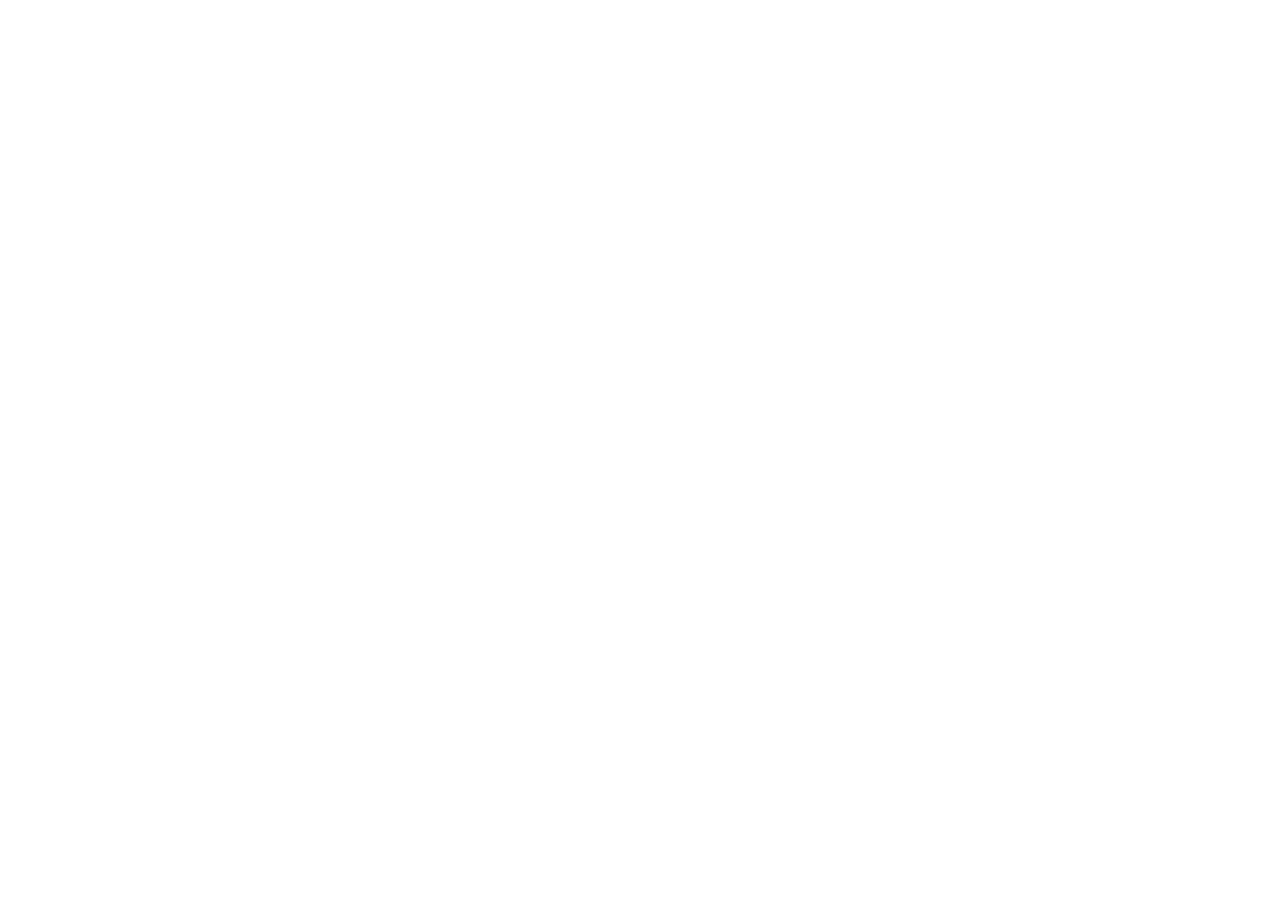
==== commit 62bc4f63: "Add files via upload" ====
--- a/index.html
+++ b/index.html
@@ -1,526 +1,21 @@
 <!doctype html>
-<html lang="en">
-<head>
-<meta charset="utf-8">
-<meta name="viewport" content="width=device-width, initial-scale=1, viewport-fit=cover">
-<title>LearnSnap - Snap it. Understand it. Master it.</title>
-<meta name="description" content="LearnSnap is an AI tutor that teaches students how to solve their assignments, step by step. Coming soon to Google Play and the App Store.">
-<meta name="theme-color" content="#15133a">
-<link rel="preconnect" href="https://fonts.googleapis.com">
-<link rel="preconnect" href="https://fonts.gstatic.com" crossorigin>
-<link href="https://fonts.googleapis.com/css2?family=Familjen+Grotesk:wght@500;600;700&family=Hanken+Grotesk:wght@400;500;600&family=Caveat:wght@500;700&display=swap" rel="stylesheet">
-<style>
-/* Concept: a student's desk. Graph-paper ground, a worksheet photographed in a viewfinder, lesson notes in pen, a yellow highlighter for what matters.
-   Palette: ink indigo, paper white, LearnSnap violet, highlighter yellow. Type: Familjen Grotesk (display), Hanken Grotesk (text), Caveat (handwriting, used only for the student's own writing). */
-:root{
-  --bg:#f6f5fb; --paper:#ffffff; --ink:#15133a; --muted:#585879; --line:#dadcf0; --grid:rgba(91,75,255,.075);
-  --brand:#5b4bff; --brand-ink:#ffffff; --pen:#3a2fd4; --hl:#ffe45c; --hl-ink:#15133a;
-  --good:#0d8f61; --good-soft:#d9f4e8; --warn:#9a6200; --warn-soft:#ffefc7; --bad:#cf3550; --bad-soft:#fde2e7; --soft:#ebebfa;
-  --night:#15133a; --night-ink:#f0efff; --night-muted:#aeadd6; --night-line:#34336a;
-  --display:"Familjen Grotesk","Segoe UI",system-ui,sans-serif;
-  --text:"Hanken Grotesk",system-ui,-apple-system,"Segoe UI",sans-serif;
-  --hand:"Caveat","Segoe Print","Bradley Hand",cursive;
-  --shadow:0 1px 2px rgb(21 19 58/.06),0 24px 48px -28px rgb(21 19 58/.35);
-}
-@media (prefers-color-scheme: dark){:root:not([data-theme="light"]){
-  --bg:#0f0e26; --paper:#19183a; --ink:#f0efff; --muted:#a8a7cf; --line:#2d2c58; --grid:rgba(160,150,255,.07);
-  --brand:#8f83ff; --brand-ink:#0f0e26; --pen:#b9b2ff; --hl:#ffe45c; --hl-ink:#15133a;
-  --good:#3fd69c; --good-soft:#12382e; --warn:#f2b43d; --warn-soft:#3b3115; --bad:#ff7a8e; --bad-soft:#431d29; --soft:#232248;
-  --night:#08071a; --night-ink:#f0efff; --night-muted:#a8a7cf; --night-line:#2d2c58;
-  --shadow:0 1px 2px rgb(0 0 0/.4),0 24px 48px -28px rgb(0 0 0/.8); color-scheme:dark}}
-:root[data-theme="dark"]{
-  --bg:#0f0e26; --paper:#19183a; --ink:#f0efff; --muted:#a8a7cf; --line:#2d2c58; --grid:rgba(160,150,255,.07);
-  --brand:#8f83ff; --brand-ink:#0f0e26; --pen:#b9b2ff; --hl:#ffe45c; --hl-ink:#15133a;
-  --good:#3fd69c; --good-soft:#12382e; --warn:#f2b43d; --warn-soft:#3b3115; --bad:#ff7a8e; --bad-soft:#431d29; --soft:#232248;
-  --night:#08071a; --night-ink:#f0efff; --night-muted:#a8a7cf; --night-line:#2d2c58;
-  --shadow:0 1px 2px rgb(0 0 0/.4),0 24px 48px -28px rgb(0 0 0/.8); color-scheme:dark}
+<html lang="en" class="scroll-smooth">
+  <head>
+    <meta charset="UTF-8" />
+    <meta name="viewport" content="width=device-width, initial-scale=1.0" />
+    <title>LearnSnap — Snap It. Understand It. Master It.</title>
+    <meta name="description" content="Snap It. Understand It. Master It. A luxury AI-powered student learning platform and personal tutor." />
+    <meta property="og:title" content="LearnSnap — Snap It. Understand It. Master It." />
+    <meta property="og:description" content="Snap It. Understand It. Master It. A luxury AI-powered student learning platform and personal tutor." />
+    <meta property="og:type" content="website" />
+    <meta name="twitter:card" content="summary_large_image" />
+    <link rel="preconnect" href="https://fonts.googleapis.com">
+    <link rel="preconnect" href="https://fonts.gstatic.com" crossorigin>
+    <link href="https://fonts.googleapis.com/css2?family=Plus+Jakarta+Sans:ital,wght@0,300..800;1,300..800&family=Outfit:wght@400;500;600;700;800&family=JetBrains+Mono:wght@400;500;600&display=swap" rel="stylesheet">
+  </head>
+  <body class="bg-[#F7F5FF] text-[#131329] antialiased selection:bg-[#6852F5]/20 selection:text-[#6852F5]">
+    <div id="root"></div>
+    <script type="module" src="/src/main.tsx"></script>
+  </body>
+</html>
 
-*{box-sizing:border-box}
-html{scroll-behavior:smooth}
-body{margin:0;background:var(--bg);color:var(--ink);font:400 18px/1.6 var(--text);padding-inline:clamp(16px,4vw,32px)}
-h1,h2,h3,p,ul,ol{margin:0}
-h1,h2,h3{font-family:var(--display);letter-spacing:-.025em;line-height:1.04;text-wrap:balance}
-ul,ol{padding:0;list-style:none}
-a{color:inherit}
-button{font:inherit;color:inherit}
-:focus-visible{outline:3px solid var(--brand);outline-offset:3px;border-radius:10px}
-.wrap{max-width:1140px;margin-inline:auto}
-section{padding-block:clamp(60px,9vw,112px)}
-.h2{font-size:clamp(34px,5.2vw,60px);font-weight:700;max-width:16ch}
-.lead{color:var(--muted);font-size:clamp(18px,2vw,21px);max-width:52ch;margin-top:18px}
-.hl{background:linear-gradient(transparent 52%,var(--hl) 52% 94%,transparent 94%);color:var(--hl-ink);padding-inline:.1em;border-radius:3px;-webkit-box-decoration-break:clone;box-decoration-break:clone}
-.hand{font-family:var(--hand);font-weight:700;color:var(--pen)}
-
-/* header */
-header{position:sticky;top:env(safe-area-inset-top,0px);z-index:30;margin-inline:calc(-1*clamp(16px,4vw,32px));padding:12px clamp(16px,4vw,32px);background:color-mix(in srgb,var(--bg) 86%,transparent);backdrop-filter:blur(12px);border-bottom:1px solid var(--line)}
-.bar{max-width:1140px;margin-inline:auto;display:flex;align-items:center;justify-content:space-between;gap:12px}
-.logo{display:inline-flex;align-items:center;gap:10px;text-decoration:none;font:700 23px var(--display);letter-spacing:-.03em}
-.mark{width:34px;height:34px;border-radius:10px;background:var(--brand);color:var(--brand-ink);display:grid;place-items:center}
-nav{display:flex;align-items:center;gap:4px}
-nav a{padding:8px 12px;border-radius:10px;text-decoration:none;color:var(--muted);font-weight:500;font-size:16px}
-nav a:hover{color:var(--ink);background:var(--soft)}
-.soon-pill{display:inline-flex;align-items:center;gap:8px;padding:8px 14px;border-radius:99px;background:var(--hl);color:var(--hl-ink);font:600 14px var(--text);text-decoration:none}
-.tbtn{width:40px;height:40px;border-radius:12px;border:1px solid var(--line);background:var(--paper);cursor:pointer;display:grid;place-items:center}
-@media(max-width:760px){nav a{display:none}}
-
-/* hero */
-.hero{display:grid;grid-template-columns:minmax(0,1fr) minmax(0,1fr);gap:clamp(36px,6vw,80px);align-items:center;padding-top:clamp(36px,6vw,80px)}
-.hero h1{font-size:clamp(42px,5.6vw,76px);font-weight:700;line-height:.98}
-.hero h1 span{display:block}
-.hero .lead{margin-top:26px}
-.badges{display:flex;flex-wrap:wrap;gap:12px;margin-top:34px}
-.badge{display:flex;align-items:center;gap:14px;padding:12px 20px 12px 16px;border-radius:16px;background:var(--ink);color:var(--bg);text-decoration:none;min-width:228px;position:relative;cursor:default}
-.badge svg{flex:none}
-.badge small{display:block;font-size:13px;opacity:.78;line-height:1.1}
-.badge b{display:block;font:700 22px var(--display);letter-spacing:-.02em;line-height:1.15}
-.badge .tag{position:absolute;top:-11px;right:12px;background:var(--hl);color:var(--hl-ink);font:600 12px var(--text);padding:3px 10px;border-radius:99px;display:inline-flex;align-items:center;gap:6px;box-shadow:0 2px 0 rgb(21 19 58/.2)}
-.badge .tag i{width:7px;height:7px;border-radius:50%;background:var(--hl-ink);animation:pulse 1.8s ease-in-out infinite}
-.badge[href]{cursor:pointer}
-.badge[href] .tag{display:none}
-@keyframes pulse{50%{opacity:.25}}
-.badge[href]:hover{transform:translateY(-2px)}
-.hero-note{margin-top:18px;color:var(--muted);font-size:16px}
-
-/* desk */
-.desk{position:relative;display:grid;gap:18px;justify-items:center}
-.sheet{position:relative;width:min(100%,430px);background:var(--paper);border:1px solid var(--line);border-radius:6px;padding:26px 26px 30px;box-shadow:var(--shadow);transform:rotate(-2.2deg);
-  background-image:repeating-linear-gradient(transparent 0 31px,var(--line) 31px 32px);background-position:0 18px}
-.sheet::before{content:"";position:absolute;left:46px;top:0;bottom:0;width:2px;background:var(--bad);opacity:.35}
-.sheet .name{font:500 14px var(--text);color:var(--muted);margin-left:34px}
-.problem{margin:18px 0 0 34px;font:700 clamp(34px,5vw,46px)/1.2 var(--hand);color:var(--pen);letter-spacing:.01em}
-.problem small{display:block;font:500 clamp(22px,3vw,27px)/1.3 var(--hand);color:var(--muted);margin-top:6px}
-.vf{position:absolute;inset:12px;pointer-events:none}
-.vf i{position:absolute;width:30px;height:30px;border:4px solid var(--brand);transition:inset .4s}
-.vf i:nth-child(1){top:0;left:0;border-right:0;border-bottom:0;border-radius:12px 0 0 0}
-.vf i:nth-child(2){top:0;right:0;border-left:0;border-bottom:0;border-radius:0 12px 0 0}
-.vf i:nth-child(3){bottom:0;left:0;border-right:0;border-top:0;border-radius:0 0 0 12px}
-.vf i:nth-child(4){bottom:0;right:0;border-left:0;border-top:0;border-radius:0 0 12px 0}
-.flash{position:absolute;inset:0;background:#fff;border-radius:6px;opacity:0;pointer-events:none}
-.sheet.shot .flash{animation:flash .55s ease-out}
-.sheet.shot .vf i{animation:lock .55s ease-out}
-@keyframes flash{0%{opacity:.9}100%{opacity:0}}
-@keyframes lock{0%{transform:scale(1.5)}100%{transform:scale(1)}}
-
-.lesson{width:min(100%,430px);background:var(--paper);border:1px solid var(--line);border-radius:22px;padding:20px 22px;box-shadow:var(--shadow);transform:translateX(clamp(0px,3vw,36px)) rotate(1deg);margin-top:-6px}
-.lesson-head{display:flex;align-items:center;justify-content:space-between;gap:12px;margin-bottom:12px}
-.lesson-head b{font:700 18px var(--display);letter-spacing:-.02em}
-.snapbtn{display:inline-flex;align-items:center;gap:8px;border:0;border-radius:99px;padding:9px 16px;background:var(--brand);color:var(--brand-ink);font:600 15px var(--text);cursor:pointer}
-.snapbtn:hover{filter:brightness(1.08)}
-.steps-live{display:grid;gap:10px;font-size:16px}
-.steps-live li{display:grid;grid-template-columns:26px minmax(0,1fr);gap:10px;align-items:start;transition:opacity .35s,transform .35s}
-.steps-live li.wait{opacity:0;transform:translateY(6px)}
-.steps-live em{width:26px;height:26px;border-radius:50%;background:var(--soft);display:grid;place-items:center;font:700 13px var(--display);font-style:normal}
-.steps-live .try{color:var(--muted);border-top:1px dashed var(--line);padding-top:10px;grid-template-columns:minmax(0,1fr)}
-@media(max-width:860px){.hero{grid-template-columns:minmax(0,1fr)}.lesson{transform:rotate(.6deg)}}
-
-/* how it works */
-.how-list{margin-top:56px;display:grid;gap:0}
-.how-row{display:grid;grid-template-columns:minmax(0,.9fr) minmax(0,1.1fr);gap:clamp(24px,5vw,72px);align-items:center;padding-block:clamp(28px,4vw,48px);border-top:1px solid var(--line)}
-.how-row:last-child{border-bottom:1px solid var(--line)}
-.how-row .n{font:700 20px var(--hand);color:var(--pen);font-size:28px}
-.how-row h3{font-size:clamp(30px,4vw,46px);margin:2px 0 12px}
-.how-row p{color:var(--muted);max-width:44ch}
-.demo{background:var(--paper);border:1px solid var(--line);border-radius:22px;padding:20px;display:grid;gap:12px;font-size:16px;min-width:0;box-shadow:var(--shadow)}
-.row{display:flex;flex-wrap:wrap;gap:8px}
-.chip{display:inline-flex;align-items:center;gap:7px;padding:5px 12px;border-radius:99px;font:600 13px var(--text);background:var(--soft);color:var(--muted)}
-.chip.good{background:var(--good-soft);color:var(--good)}.chip.warn{background:var(--warn-soft);color:var(--warn)}.chip.bad{background:var(--bad-soft);color:var(--bad)}.chip.br{background:var(--brand);color:var(--brand-ink)}
-.dot{width:8px;height:8px;border-radius:50%;background:currentColor}
-.shotbox{position:relative;border-radius:14px;background:var(--bg);padding:28px 22px;font:700 34px/1.1 var(--hand);color:var(--pen);text-align:center}
-.shotbox::before,.shotbox::after{content:"";position:absolute;width:22px;height:22px;border:4px solid var(--brand)}
-.shotbox::before{top:8px;left:8px;border-right:0;border-bottom:0;border-radius:10px 0 0 0}
-.shotbox::after{bottom:8px;right:8px;border-left:0;border-top:0;border-radius:0 0 10px 0}
-.q{font-weight:600}
-.opts{display:flex;flex-wrap:wrap;gap:8px}
-.opt{border:1.5px solid var(--line);background:var(--bg);border-radius:12px;padding:8px 14px;font-weight:600;cursor:pointer}
-.opt.ok{border-color:var(--good);background:var(--good-soft);color:var(--good)}
-.opt.no{border-color:var(--bad);background:var(--bad-soft);color:var(--bad)}
-@media(max-width:820px){.how-row{grid-template-columns:minmax(0,1fr)}}
-
-/* hints */
-.hints{display:grid;grid-template-columns:minmax(0,1fr) minmax(0,1.05fr);gap:clamp(28px,5vw,72px);align-items:center}
-.ladder{display:grid;gap:12px}
-.ladder button.h{display:flex;justify-content:space-between;align-items:center;gap:12px;width:100%;text-align:left;background:var(--paper);border:1px solid var(--line);border-radius:16px;padding:16px 18px;cursor:pointer;font:600 17px var(--text);box-shadow:var(--shadow)}
-.ladder button.h[aria-expanded="true"]{border-color:var(--brand)}
-.ladder button.h:disabled{opacity:.5;cursor:not-allowed;box-shadow:none}
-.hint-body{margin:-4px 6px 4px;padding:14px 18px;border-left:4px solid var(--hl);background:var(--paper);border-radius:0 14px 14px 0;font-size:17px}
-.hint-body[hidden]{display:none}
-.answer-lock{display:flex;align-items:center;gap:10px;color:var(--muted);font-size:15px;margin-top:6px}
-.check{display:grid;grid-template-columns:minmax(0,1fr) minmax(0,1fr);gap:12px;margin-top:22px}
-.check>div{background:var(--paper);border:1px solid var(--line);border-radius:16px;padding:14px 16px;font-size:15px}
-.check .hand{font-size:28px;display:block;line-height:1.1;margin-bottom:6px}
-@media(max-width:820px){.hints{grid-template-columns:minmax(0,1fr)}.check{grid-template-columns:minmax(0,1fr)}}
-
-/* mastery */
-.scale{margin-top:64px;padding:clamp(22px,4vw,44px) clamp(18px,4vw,44px) clamp(34px,5vw,56px);background:var(--paper);border:1px solid var(--line);border-radius:28px;box-shadow:var(--shadow)}
-.scale h3{font-size:20px;margin-bottom:64px;letter-spacing:-.015em}
-.axis{position:relative;height:16px;border-radius:99px;background:linear-gradient(90deg,var(--soft) 0 30%,var(--warn-soft) 30% 60%,var(--good-soft) 60% 80%,var(--good) 80% 100%);margin-inline:6px 6px}
-.axis .fill{position:absolute;inset:0 auto 0 0;width:72%;border-radius:99px;background:var(--brand);opacity:.9}
-.tick{position:absolute;top:50%;width:0;height:0}
-.tick::before{content:"";position:absolute;left:-1px;width:2px;height:34px;background:var(--ink);opacity:.55}
-.tick.up::before{bottom:8px}.tick.dn::before{top:8px}
-.tick span{position:absolute;white-space:nowrap;font-size:14px;line-height:1.25;color:var(--muted)}
-.tick b{display:block;font:700 22px var(--display);color:var(--ink);letter-spacing:-.02em}
-.tick.up span{bottom:46px;left:0;transform:translateX(-50%);text-align:center}
-.tick.dn span{top:46px;left:0;transform:translateX(-50%);text-align:center}
-.tick.dn.r span{transform:translateX(-86%);text-align:right}
-.weights{display:grid;grid-template-columns:repeat(4,minmax(0,1fr));gap:12px;margin-top:128px}
-.w{padding-top:12px;border-top:6px solid var(--brand)}
-.w:nth-child(2){border-color:var(--pen)}.w:nth-child(3){border-color:var(--good)}.w:nth-child(4){border-color:var(--warn)}
-.w b{display:block;font:700 34px var(--display);letter-spacing:-.03em}
-.w span{color:var(--muted);font-size:15px;line-height:1.3;display:block}
-@media(max-width:720px){.weights{grid-template-columns:repeat(2,minmax(0,1fr))}.tick span{font-size:12px}.tick b{font-size:18px}.tick.up span{bottom:42px}.scale h3{margin-bottom:96px}}
-.fine{color:var(--muted);font-size:15px;margin-top:22px;max-width:70ch}
-
-/* features */
-.features{margin-top:44px;display:grid;grid-template-columns:repeat(auto-fit,minmax(min(100%,340px),1fr));gap:0 56px}
-.feat{padding:24px 0;border-top:1px solid var(--line);min-width:0}
-.feat h3{font-size:24px;margin-bottom:8px}
-.feat p{color:var(--muted);font-size:17px}
-
-/* faq */
-.faq{max-width:820px;margin-top:36px}
-details{border-top:1px solid var(--line);padding:20px 0}
-details:last-of-type{border-bottom:1px solid var(--line)}
-summary{cursor:pointer;list-style:none;display:flex;justify-content:space-between;gap:16px;font:700 22px var(--display);letter-spacing:-.02em}
-summary::-webkit-details-marker{display:none}
-summary::after{content:"+";font-size:28px;line-height:1;color:var(--brand)}
-details[open] summary::after{content:"\2013"}
-details p{margin-top:10px;color:var(--muted);max-width:66ch}
-
-/* coming soon */
-.night{--night-ink:#ffffff;--night-muted:rgba(255,255,255,.88);--night-line:rgba(255,255,255,.35);--night:#5b4bff;margin-inline:calc(-1*clamp(16px,4vw,32px));padding:clamp(64px,10vw,120px) clamp(16px,4vw,32px);background:linear-gradient(135deg,#5b4bff,#8b5cf6);color:#fff}
-.night .wrap{display:grid;grid-template-columns:minmax(0,1.1fr) minmax(0,.9fr);gap:clamp(32px,6vw,80px);align-items:center}
-.night h2{font-size:clamp(40px,6.4vw,80px);font-weight:700;line-height:.98}
-.night .lead{color:var(--night-muted)}
-.stores-big{display:grid;gap:16px}
-.store-card{display:grid;grid-template-columns:auto minmax(0,1fr) auto;align-items:center;gap:16px;padding:20px 22px;border-radius:22px;border:1px solid var(--night-line);background:rgb(255 255 255/.12);color:inherit;text-decoration:none}
-.store-card .ico{width:52px;height:52px;border-radius:14px;background:var(--night-ink);color:var(--night);display:grid;place-items:center}
-.store-card small{display:block;color:var(--night-muted);font-size:14px;line-height:1.2}
-.store-card b{display:block;font:700 26px var(--display);letter-spacing:-.02em;line-height:1.15}
-.store-card .st{font:600 14px var(--text);padding:7px 14px;border-radius:99px;background:var(--hl);color:var(--hl-ink);display:inline-flex;align-items:center;gap:8px;white-space:nowrap}
-.store-card .st i{width:7px;height:7px;border-radius:50%;background:var(--hl-ink);animation:pulse 1.8s ease-in-out infinite}
-.store-card[href]{cursor:pointer}.store-card[href]:hover{border-color:var(--hl)}
-.store-card[href] .st{background:var(--night-ink);color:var(--night)}
-.store-card[href] .st i{animation:none}
-@media(max-width:860px){.night .wrap{grid-template-columns:minmax(0,1fr)}}
-@media(max-width:480px){.store-card{grid-template-columns:auto minmax(0,1fr)}.store-card .st{grid-column:1/-1;justify-self:start}}
-footer{max-width:1140px;margin-inline:auto;padding-block:36px;display:flex;flex-wrap:wrap;justify-content:space-between;gap:10px 24px;color:var(--muted);font-size:15px}
-
-/* phone */
-.phone-wrap{display:flex;justify-content:center}
-.phone-stage{position:relative;width:min(310px,100%)}
-.phone{width:100%;border-radius:44px;border:10px solid var(--ink);background:var(--bg);box-shadow:var(--shadow),0 40px 80px -40px rgb(91 75 255/.45);overflow:hidden;animation:float 7s ease-in-out infinite}
-.ptop{display:flex;align-items:center;justify-content:space-between;padding:16px 16px 11px;border-bottom:1px solid var(--line)}
-.plogo{font:700 18px var(--display);letter-spacing:-.03em}
-.pin{padding:16px;display:grid;gap:12px}
-.pin h3{font-size:21px}.pin p{font-size:13px;color:var(--muted);line-height:1.4}
-.pcta{display:flex;align-items:center;gap:12px;border-radius:20px;padding:14px;background:linear-gradient(135deg,#5b4bff,#8b5cf6);color:#fff}
-.pcta b{display:block;font:700 16px var(--display)}.pcta small{display:block;font-size:12px;opacity:.9;line-height:1.3}
-.pcard{display:flex;gap:14px;align-items:center;background:var(--paper);border:1px solid var(--line);border-radius:20px;padding:14px}
-.pbars{flex:1;min-width:0;display:grid;gap:8px;font-size:12px;font-weight:600}
-.pbars span{display:flex;justify-content:space-between;color:var(--muted);margin-bottom:3px}
-.pbars em{font-style:normal}
-.trk{height:8px;border-radius:99px;background:var(--soft);overflow:hidden}
-.trk i{display:block;height:100%;width:var(--w);border-radius:99px;background:var(--brand);transform-origin:left;animation:grow 1.4s .9s cubic-bezier(.2,.7,.2,1) both}
-.trk i.g{background:var(--good)}.trk i.w{background:var(--warn)}
-.ringfill{animation:ring 1.6s .7s cubic-bezier(.2,.7,.2,1) both}
-.ptabs{display:grid;grid-template-columns:repeat(4,1fr);border-top:1px solid var(--line);padding:9px 6px 13px;font-size:10px;font-weight:600;color:var(--muted);text-align:center}
-.ptabs span:first-child{color:var(--brand)}
-.float-chip{position:absolute;z-index:2;display:inline-flex;align-items:center;gap:7px;padding:9px 15px;border-radius:99px;background:var(--paper);border:1px solid var(--line);box-shadow:var(--shadow);font:600 14px var(--text);white-space:nowrap}
-.float-chip.c1{top:6%;left:-20%;animation:float2 5s ease-in-out infinite;color:var(--good)}
-.float-chip.c2{bottom:7%;right:-18%;animation:float2 6s -2s ease-in-out infinite}
-.demo-grid{display:grid;grid-template-columns:minmax(0,.8fr) minmax(0,1.2fr);gap:clamp(28px,5vw,72px);align-items:center}
-@media(max-width:860px){.demo-grid{grid-template-columns:minmax(0,1fr)}.float-chip.c1{left:-3%;top:-3%}.float-chip.c2{right:-3%;bottom:-3%}}
-@keyframes float{50%{transform:translateY(-12px)}}
-@keyframes float2{50%{transform:translateY(-9px)}}
-@keyframes grow{from{transform:scaleX(0)}}
-@keyframes ring{from{stroke-dashoffset:220}}
-@keyframes rise{from{opacity:0;transform:translateY(26px)}}
-
-/* motion */
-.anim .hero-in{animation:rise 1s var(--d,0s) cubic-bezier(.2,.7,.2,1) both}
-.anim .rv{opacity:0;transform:translateY(28px);transition:opacity .9s cubic-bezier(.2,.7,.2,1),transform .9s cubic-bezier(.2,.7,.2,1);transition-delay:var(--d,0s)}
-.anim .rv.in{opacity:1;transform:none}
-header{transition:box-shadow .3s,background .3s}
-header.scrolled{box-shadow:0 10px 30px -22px rgb(21 19 58/.5)}
-.badge,.snapbtn,.opt,.soon-pill,.store-card,.demo,.feat,.ladder button.h{transition:transform .3s cubic-bezier(.2,.7,.2,1),box-shadow .3s,background .3s,border-color .3s,filter .3s}
-.demo:hover,.ladder button.h:not(:disabled):hover{transform:translateY(-4px)}
-.feat:hover{transform:translateX(6px)}
-.opt:hover{transform:translateY(-2px)}
-.store-card:hover{transform:translateY(-3px);background:rgb(255 255 255/.2)}
-.badge.official{background:none;padding:0;min-width:0;border-radius:10px}
-.badge.official img{height:58px;width:auto;display:block}
-.badge.official .tag{top:-12px}
-@media (prefers-reduced-motion:reduce){html{scroll-behavior:auto}*,*::before,*::after{animation:none!important;transition:none!important}}
-</style>
-<script>if(!matchMedia("(prefers-reduced-motion: reduce)").matches&&"IntersectionObserver"in window)document.documentElement.classList.add("anim");</script>
-</head>
-<body>
-<header><div class="bar">
-  <a class="logo" href="#top" aria-label="LearnSnap home"><span class="mark"><svg width="20" height="20" viewBox="0 0 24 24" fill="none" stroke="currentColor" stroke-width="2.6" stroke-linecap="round" stroke-linejoin="round" aria-hidden="true"><path d="M4 8V6a2 2 0 0 1 2-2h2M16 4h2a2 2 0 0 1 2 2v2M20 16v2a2 2 0 0 1-2 2h-2M8 20H6a2 2 0 0 1-2-2v-2"/><path d="M9 12.5l2 2 4-4.5"/></svg></span><span>LearnSnap</span></a>
-  <nav aria-label="Main">
-    <a href="#how">How it works</a><a href="#hints">Hints</a><a href="#mastery">Mastery</a><a href="#faq">FAQ</a>
-    <a class="soon-pill" href="#download"><i class="dot"></i>Coming soon</a>
-    <button class="tbtn" id="themeBtn" type="button" aria-label="Switch light or dark theme"><svg width="18" height="18" viewBox="0 0 24 24" fill="none" stroke="currentColor" stroke-width="2" aria-hidden="true"><circle cx="12" cy="12" r="9"/><path d="M12 3a9 9 0 0 1 0 18z" fill="currentColor"/></svg></button>
-  </nav>
-</div></header>
-
-<main id="top">
-<div class="wrap">
-<section class="hero" style="padding-bottom:clamp(60px,9vw,112px)">
-  <div>
-    <h1><span class="hero-in" style="--d:.05s">Snap it.</span><span class="hero-in" style="--d:.2s">Understand it.</span><span class="hero-in" style="--d:.35s">Master it.</span></h1>
-    <p class="lead hero-in" style="--d:.5s">Take a photo of an assignment and LearnSnap shows you how to solve it, one step at a time. It gives hints and checks your work. It never just hands you the answer.</p>
-    <div class="badges hero-in" style="--d:.65s">
-      <a class="badge" data-store="play"><span class="tag"><i></i>Coming soon</span><svg width="30" height="30" viewBox="0 0 24 24" fill="currentColor" aria-hidden="true"><path d="M4.5 2.8v18.4c0 .5.5.8.9.5L20 12.9a.6.6 0 0 0 0-1L5.4 2.3c-.4-.3-.9 0-.9.5z"/></svg><span><small>Android, soon on</small><b>Google Play</b></span></a>
-      <a class="badge" data-store="apple"><span class="tag"><i></i>Coming soon</span><svg width="30" height="30" viewBox="0 0 24 24" fill="none" stroke="currentColor" stroke-width="2.2" stroke-linecap="round" stroke-linejoin="round" aria-hidden="true"><rect x="5" y="2.5" width="14" height="19" rx="3"/><path d="M10.5 18.5h3"/></svg><span><small>iPhone, soon on the</small><b>App Store</b></span></a>
-    </div>
-    <p class="hero-note hero-in" style="--d:.8s">LearnSnap isn't in the stores yet. The links will appear on these buttons the day it launches.</p>
-  </div>
-
-  <div class="phone-wrap hero-in" style="--d:.3s" aria-label="LearnSnap app home screen">
-    <div class="phone-stage">
-      <span class="float-chip c1"><i class="dot"></i>+20 XP</span>
-      <span class="float-chip c2">Hint 1 unlocked</span>
-      <div class="phone" aria-hidden="true">
-        <div class="ptop"><span class="plogo">LearnSnap</span><span class="chip warn">5 day streak</span></div>
-        <div class="pin">
-          <div><h3>Good morning, Destiny</h3><p>You've learned 9 of 12 concepts.</p></div>
-          <div class="pcta"><svg width="28" height="28" viewBox="0 0 24 24" fill="none" stroke="currentColor" stroke-width="2" stroke-linecap="round" stroke-linejoin="round"><path d="M4 8V6a2 2 0 0 1 2-2h2M16 4h2a2 2 0 0 1 2 2v2M20 16v2a2 2 0 0 1-2 2h-2M8 20H6a2 2 0 0 1-2-2v-2"/><circle cx="12" cy="12" r="3"/></svg><div><b>Snap Assignment</b><small>Take a photo and learn it step by step</small></div></div>
-          <div class="pcard">
-            <svg width="86" height="86" viewBox="0 0 86 86"><circle cx="43" cy="43" r="35" fill="none" stroke="var(--soft)" stroke-width="9"/><circle class="ringfill" cx="43" cy="43" r="35" fill="none" stroke="var(--brand)" stroke-width="9" stroke-linecap="round" stroke-dasharray="220" stroke-dashoffset="55" transform="rotate(-90 43 43)"/><text x="43" y="49" text-anchor="middle" font-family="Familjen Grotesk,sans-serif" font-weight="700" font-size="21" fill="var(--ink)">75%</text></svg>
-            <div class="pbars"><div><span>Maths<em>82%</em></span><div class="trk"><i class="g" style="--w:82%"></i></div></div><div><span>Science<em>74%</em></span><div class="trk"><i style="--w:74%"></i></div></div><div><span>History<em>46%</em></span><div class="trk"><i class="w" style="--w:46%"></i></div></div></div>
-          </div>
-        </div>
-        <div class="ptabs"><span>Home</span><span>Snap</span><span>Practice</span><span>Games</span></div>
-      </div>
-    </div>
-  </div>
-</section>
-</div>
-
-<div class="wrap">
-<section id="demo" style="padding-top:0">
-  <div class="demo-grid">
-    <div>
-      <h2 class="h2">Watch a photo become a lesson</h2>
-      <p class="lead">LearnSnap reads the homework, then walks you through it. It teaches the method and leaves the final step to you.</p>
-    </div>
-  <div class="desk" aria-label="Example of LearnSnap turning a homework photo into a lesson">
-    <div class="sheet shot" id="sheet">
-      <div class="name">Maths homework, page 14</div>
-      <div class="problem">Q3. 2/3 + 3/4 = ?<small>show your working</small></div>
-      <div class="vf" aria-hidden="true"><i></i><i></i><i></i><i></i></div>
-      <div class="flash" aria-hidden="true"></div>
-    </div>
-    <div class="lesson">
-      <div class="lesson-head"><b>Your lesson</b><button class="snapbtn" id="snapAgain" type="button"><svg width="16" height="16" viewBox="0 0 24 24" fill="none" stroke="currentColor" stroke-width="2.4" stroke-linecap="round" stroke-linejoin="round" aria-hidden="true"><path d="M4 8V6a2 2 0 0 1 2-2h2M16 4h2a2 2 0 0 1 2 2v2M20 16v2a2 2 0 0 1-2 2h-2M8 20H6a2 2 0 0 1-2-2v-2"/></svg>Snap again</button></div>
-      <ol class="steps-live" id="steps">
-        <li><em>1</em><span>Both fractions need the same bottom number. Find one: <span class="hl">12</span> works for 3 and 4.</span></li>
-        <li><em>2</em><span>Rewrite each one with 12 on the bottom.</span></li>
-        <li><em>3</em><span>Now the bottoms match, so you can add the tops.</span></li>
-        <li class="try"><span>Your turn. Try it, then tap <b>Check my work</b>.</span></li>
-      </ol>
-    </div>
-  </div>
-  </div>
-</section>
-
-<section id="how" style="padding-top:0">
-  <h2 class="h2">How LearnSnap teaches</h2>
-  <p class="lead">Four steps, in this order, every time.</p>
-  <div class="how-list">
-    <article class="how-row">
-      <div><span class="n">Step 1</span><h3>Snap</h3><p>Take a photo or upload up to four images of an assignment, each up to 5 MB. LearnSnap reads it and works out the subject, the topic and how hard it is.</p></div>
-      <div class="demo"><div class="shotbox">2/3 + 3/4 = ?</div><div class="row"><span class="chip br">Mathematics</span><span class="chip">Adding fractions</span><span class="chip warn">Medium</span></div></div>
-    </article>
-    <article class="how-row">
-      <div><span class="n">Step 2</span><h3>Understand</h3><p>Tap Teach me for a lesson in small steps. Ask for it simpler, more detailed, with a real-world example or a visual one. Stuck? Open hints one level at a time.</p></div>
-      <div class="demo"><div class="row"><span class="chip br">Simple</span><span class="chip">Normal</span><span class="chip">Detailed</span><span class="chip">Real-world example</span><span class="chip">Visual</span></div><div style="color:var(--muted)">Think of a pizza cut into 3 slices and another cut into 4. To add them, cut both pizzas into 12 slices first.</div></div>
-    </article>
-    <article class="how-row">
-      <div><span class="n">Step 3</span><h3>Practise</h3><p>Practise a topic at easy, medium or hard. Take quizzes by topic, by subject, on your recent work or on your weak spots. Every answer is marked on the server, so scores can't be faked.</p></div>
-      <div class="demo"><div class="q">What is 1/2 + 1/3?</div><div class="opts" id="quiz"><button class="opt" type="button" data-ok="0">2/5</button><button class="opt" type="button" data-ok="1">5/6</button><button class="opt" type="button" data-ok="0">2/6</button></div><div id="quizMsg" style="color:var(--muted);font-size:15px" aria-live="polite">Pick an answer. This one is live.</div></div>
-    </article>
-    <article class="how-row">
-      <div><span class="n">Step 4</span><h3>Master</h3><p>Your knowledge map shows every topic as understood, still learning or needing review. Topics you haven't practised for a while come back for a quick refresh.</p></div>
-      <div class="demo"><div class="row"><span class="chip good"><i class="dot"></i>Fractions</span><span class="chip good"><i class="dot"></i>Decimals</span><span class="chip warn"><i class="dot"></i>Percentages</span><span class="chip bad"><i class="dot"></i>Geometry</span><span class="chip"><i class="dot"></i>Algebra</span></div><div style="color:var(--muted);font-size:15px">Green is understood. Amber is still learning. Red needs review. Grey hasn't started.</div></div>
-    </article>
-  </div>
-</section>
-
-<section id="hints" style="padding-top:0">
-  <div class="hints">
-    <div>
-      <h2 class="h2">Hints that don't give it away</h2>
-      <p class="lead">Try it on the problem from the top of the page. There are three hints, each a little bigger than the last. None of them is the final answer.</p>
-      <div class="ladder" id="ladder" style="margin-top:28px">
-        <button class="h" type="button" data-h="1" aria-expanded="false" aria-controls="hb1">Hint 1<span class="chip">Nudge</span></button>
-        <div class="hint-body" id="hb1" hidden>Can you add fractions when the bottom numbers are different? What could you change so both bottoms match?</div>
-        <button class="h" type="button" data-h="2" aria-expanded="false" aria-controls="hb2" disabled>Hint 2<span class="chip">Method</span></button>
-        <div class="hint-body" id="hb2" hidden>Try 12 as the common bottom. 2/3 = ?/12 and 3/4 = ?/12. What goes in the gaps?</div>
-        <button class="h" type="button" data-h="3" aria-expanded="false" aria-controls="hb3" disabled>Hint 3<span class="chip">Worked start</span></button>
-        <div class="hint-body" id="hb3" hidden>8/12 + 9/12. Add the tops and keep the bottom. You finish it from here.</div>
-      </div>
-      <p class="answer-lock"><svg width="18" height="18" viewBox="0 0 24 24" fill="none" stroke="currentColor" stroke-width="2" stroke-linecap="round" stroke-linejoin="round" aria-hidden="true"><rect x="5" y="11" width="14" height="9" rx="2"/><path d="M8 11V8a4 4 0 0 1 8 0v3"/></svg>The final answer stays with you.</p>
-    </div>
-    <div>
-      <div class="demo" style="gap:16px">
-        <div class="q">Check my work</div>
-        <div class="check" style="margin-top:0">
-          <div><span class="hand">5/7</span>My answer</div>
-          <div><span class="chip warn" style="margin-bottom:8px">Look again</span><br>You added the tops and the bottoms. Fractions need the same bottom first. Go back to hint 2.</div>
-        </div>
-        <div style="color:var(--muted);font-size:15px">Type your attempt or photograph it. You get feedback on what is right and where to look again.</div>
-      </div>
-    </div>
-  </div>
-</section>
-
-<section id="mastery" style="padding-top:0">
-  <h2 class="h2">Mastery has to be earned</h2>
-  <p class="lead">One lucky answer doesn't make you an expert. LearnSnap blends four kinds of evidence, asks for a minimum number of attempts, and shows an overall percentage only after you've started three concepts.</p>
-  <div class="scale">
-    <h3>A topic's score, from 0 to 100</h3>
-    <div class="axis" role="img" aria-label="Score scale: Learning at 30, Practising at 60, Understood at 80 after 5 attempts, Mastered at 95 after 10 attempts">
-            <div class="tick up" style="left:30%"><span><b>30</b>Learning</span></div>
-      <div class="tick dn" style="left:60%"><span><b>60</b>Practising</span></div>
-      <div class="tick up" style="left:80%"><span><b>80</b>Understood<br>after 5 attempts</span></div>
-      <div class="tick dn r" style="left:95%"><span><b>95</b>Mastered<br>after 10 attempts</span></div>
-    </div>
-    <div class="weights">
-      <div class="w"><b>35%</b><span>Quizzes</span></div>
-      <div class="w"><b>30%</b><span>Practice</span></div>
-      <div class="w"><b>25%</b><span>Recent answers</span></div>
-      <div class="w"><b>10%</b><span>Lessons finished</span></div>
-    </div>
-    <p class="fine">A topic that slips, or goes a long time without practice, moves to Review needed. The score levels can be tuned by the app's administrator.</p>
-  </div>
-</section>
-
-<section id="features" style="padding-top:0">
-  <h2 class="h2">Everything in the app</h2>
-  <div class="features">
-    <div class="feat"><h3>AI tutor chat</h3><p>Ask anything. Try "Explain this in simpler words", "Why is my answer wrong?" or "Quiz me". It explains, then asks you questions back.</p></div>
-    <div class="feat"><h3>Brain games</h3><p>Short games for memory, focus, speed and logic. They practise thinking skills. They are not an IQ test.</p></div>
-    <div class="feat"><h3>Streaks, XP and levels</h3><p>Earn XP for learning, build a daily streak, unlock achievements and hit a daily goal you set yourself.</p></div>
-    <div class="feat"><h3>Progress you can read</h3><p>Charts of your activity, your strongest and weakest subjects, and suggested next steps based on your results.</p></div>
-    <div class="feat"><h3>Your learning library</h3><p>Search everything you've snapped, practised and asked about, all in one place.</p></div>
-    <div class="feat"><h3>Private by design</h3><p>Photos are stored privately and each student sees only their own data. Notifications stay gentle.</p></div>
-  </div>
-</section>
-
-<section id="faq" style="padding-top:0">
-  <h2 class="h2">Questions</h2>
-  <div class="faq">
-    <details><summary>When can I download it?</summary><p>LearnSnap is coming soon to Google Play for Android and the App Store for iPhone. It isn't in either store yet. This page will link to both on launch day.</p></details>
-    <details><summary>Will it just give me the answers?</summary><p>No. LearnSnap teaches the method, offers three levels of hints and checks your attempt. It is built to help you understand.</p></details>
-    <details><summary>What can I snap?</summary><p>Photos of assignments or worksheets as JPG, PNG or WebP, up to four images at a time and 5 MB each. You can also type a question in the tutor chat.</p></details>
-    <details><summary>How does it know I've mastered something?</summary><p>It combines quiz, practice, recent and lesson results, and needs enough attempts first. The scale above shows the levels.</p></details>
-    <details><summary>Do I need an account?</summary><p>Yes. Your progress is saved to your account, so it follows you between devices.</p></details>
-    <details><summary>Is it free?</summary><p>You can start for free, with a daily limit on AI features. A premium plan with higher limits is planned.</p></details>
-  </div>
-</section>
-</div>
-
-<div class="night" id="download"><div class="wrap">
-  <div>
-    <h2>Coming soon to Google Play and the App Store</h2>
-    <p class="lead">LearnSnap isn't available to download yet. We're getting both apps ready for launch, and the download links will go live right here.</p>
-  </div>
-  <div class="stores-big">
-    <a class="store-card" data-store="play"><span class="ico"><svg width="26" height="26" viewBox="0 0 24 24" fill="currentColor" aria-hidden="true"><path d="M4.5 2.8v18.4c0 .5.5.8.9.5L20 12.9a.6.6 0 0 0 0-1L5.4 2.3c-.4-.3-.9 0-.9.5z"/></svg></span><span><small>Android</small><b>Google Play</b></span><span class="st"><i></i><span class="stt">Coming soon</span></span></a>
-    <a class="store-card" data-store="apple"><span class="ico"><svg width="26" height="26" viewBox="0 0 24 24" fill="none" stroke="currentColor" stroke-width="2.2" stroke-linecap="round" stroke-linejoin="round" aria-hidden="true"><rect x="5" y="2.5" width="14" height="19" rx="3"/><path d="M10.5 18.5h3"/></svg></span><span><small>iPhone and iPad</small><b>App Store</b></span><span class="st"><i></i><span class="stt">Coming soon</span></span></a>
-  </div>
-</div></div>
-</main>
-<footer><span>LearnSnap. Snap it. Understand it. Master it.</span><span>Made for students who want to understand.</span></footer>
-
-<script>
-// When the apps are published, paste the store links between the quotes. Empty means "coming soon".
-var STORE = { play: "", apple: "" };
-
-document.querySelectorAll("[data-store]").forEach(function(el){
-  var url = STORE[el.getAttribute("data-store")];
-  if(url){
-    el.href = url; el.target = "_blank"; el.rel = "noopener";
-    var stt = el.querySelector(".stt"); if(stt) stt.textContent = "Download";
-    var sm = el.querySelector("small"); if(sm && el.classList.contains("badge")) sm.textContent = el.dataset.store === "play" ? "Get it on" : "Download on the";
-  } else {
-    el.setAttribute("aria-disabled","true");
-    el.addEventListener("click", function(e){ e.preventDefault(); });
-  }
-});
-
-// Theme
-var root = document.documentElement;
-document.getElementById("themeBtn").addEventListener("click", function(){
-  var dark = root.dataset.theme ? root.dataset.theme === "dark" : matchMedia("(prefers-color-scheme: dark)").matches;
-  root.dataset.theme = dark ? "light" : "dark";
-});
-
-// Snap again: replay the viewfinder and reveal the lesson steps one by one
-var sheet = document.getElementById("sheet"), steps = document.querySelectorAll("#steps li");
-document.getElementById("snapAgain").addEventListener("click", function(){
-  sheet.classList.remove("shot"); void sheet.offsetWidth; sheet.classList.add("shot");
-  steps.forEach(function(li){ li.classList.add("wait"); });
-  steps.forEach(function(li, i){ setTimeout(function(){ li.classList.remove("wait"); }, 450 + i * 450); });
-});
-
-// Live quiz
-var quizMsg = document.getElementById("quizMsg");
-document.querySelectorAll("#quiz .opt").forEach(function(b){
-  b.addEventListener("click", function(){
-    document.querySelectorAll("#quiz .opt").forEach(function(o){ o.classList.remove("ok","no"); });
-    var ok = b.dataset.ok === "1";
-    b.classList.add(ok ? "ok" : "no");
-    quizMsg.textContent = ok ? "Correct. 3/6 + 2/6 = 5/6." : "Not quite. Make the bottoms match first, then add the tops.";
-  });
-});
-
-// Hint ladder: each hint unlocks the next
-var hb = document.querySelectorAll("#ladder button.h");
-hb.forEach(function(btn, i){
-  btn.addEventListener("click", function(){
-    var body = document.getElementById(btn.getAttribute("aria-controls"));
-    var open = btn.getAttribute("aria-expanded") === "true";
-    btn.setAttribute("aria-expanded", String(!open)); body.hidden = open;
-    if(!open && hb[i+1]) hb[i+1].disabled = false;
-  });
-});
-
-// Scroll reveals, header shadow, number count-up
-var hdr=document.querySelector("header");
-function onScroll(){hdr.classList.toggle("scrolled",window.scrollY>8)}
-addEventListener("scroll",onScroll,{passive:true});onScroll();
-if(root.classList.contains("anim")){
-  var sels=[".h2",".lead:not(.hero-in)",".how-row",".hints .ladder",".hints .demo",".scale",".feat","#faq details",".night h2",".night .lead",".store-card","#demo .desk"];
-  var io=new IntersectionObserver(function(es){es.forEach(function(e){if(e.isIntersecting){e.target.classList.add("in");io.unobserve(e.target);if(e.target.classList.contains("scale"))countUp()}})},{threshold:.12,rootMargin:"0px 0px -6% 0px"});
-  sels.forEach(function(q){document.querySelectorAll(q).forEach(function(el,i){
-    if(el.closest(".hero"))return;
-    el.classList.add("rv");el.style.setProperty("--d",(Math.min(i%4,3)*0.09)+"s");io.observe(el)})});
-  setTimeout(function(){document.querySelectorAll(".rv:not(.in)").forEach(function(el){var r=el.getBoundingClientRect();if(r.top<innerHeight)el.classList.add("in")})},2500);
-}
-function countUp(){
-  document.querySelectorAll(".w b").forEach(function(b){
-    var n=parseInt(b.textContent,10),t0=null;
-    function step(t){if(!t0)t0=t;var k=Math.min((t-t0)/1100,1),e=1-Math.pow(1-k,3);b.textContent=Math.round(n*e)+"%";if(k<1)requestAnimationFrame(step)}
-    b.textContent="0%";requestAnimationFrame(step);
-  });
-}
-
-// Official store badges: if you add the images from Apple and Google to a "badges" folder, they replace the buttons below.
-function tryBadge(el,names,alt){
-  var i=0;(function next(){
-    if(i>=names.length)return;var src="badges/"+names[i++],im=new Image();
-    im.onload=function(){var tag=el.querySelector(".tag");el.classList.add("official");el.innerHTML="";
-      var g=document.createElement("img");g.src=src;g.alt=alt;el.appendChild(g);if(tag&&!el.href)el.appendChild(tag)};
-    im.onerror=next;im.src=src})();
-}
-document.querySelectorAll(".badge[data-store]").forEach(function(el){
-  if(el.dataset.store==="play")tryBadge(el,["google-play.svg","google-play.png"],"Get it on Google Play");
-  else tryBadge(el,["app-store.svg","app-store.png"],"Download on the App Store");
-});
-</script>
-</body>
-</html>
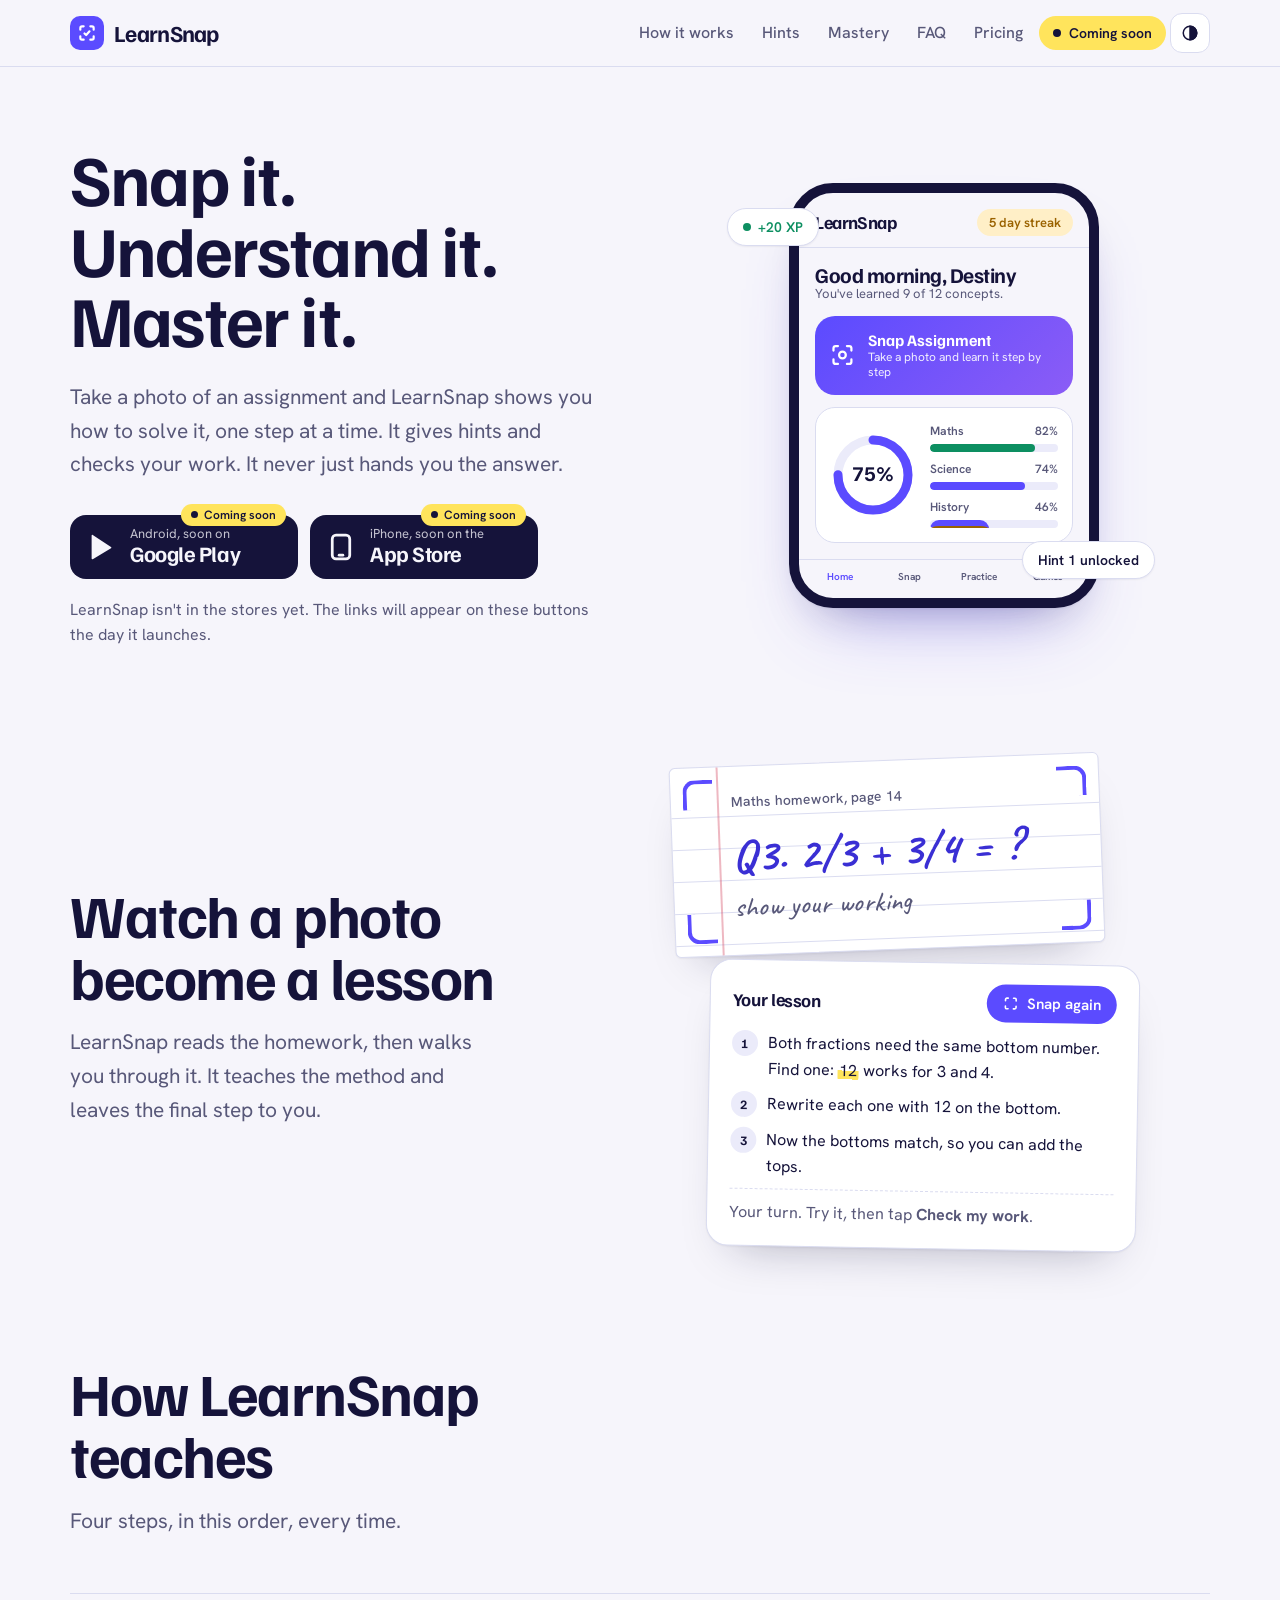
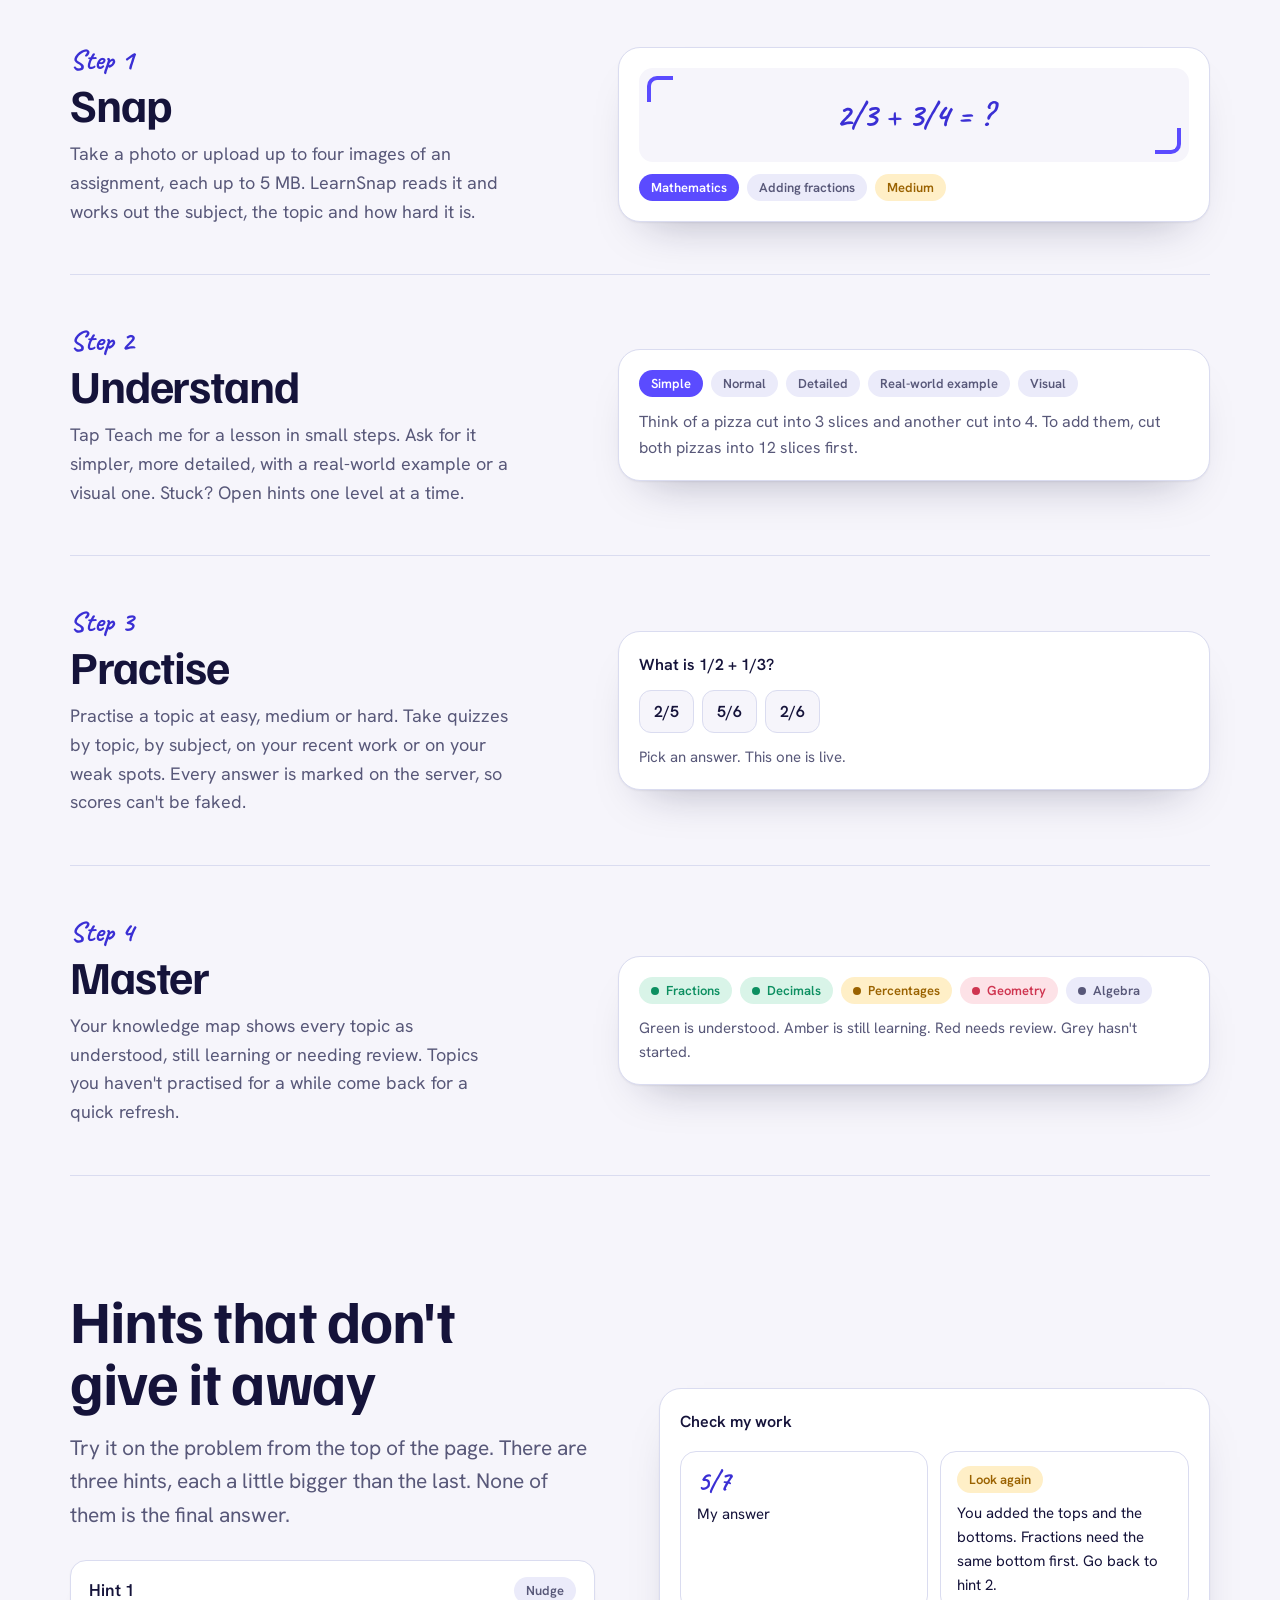
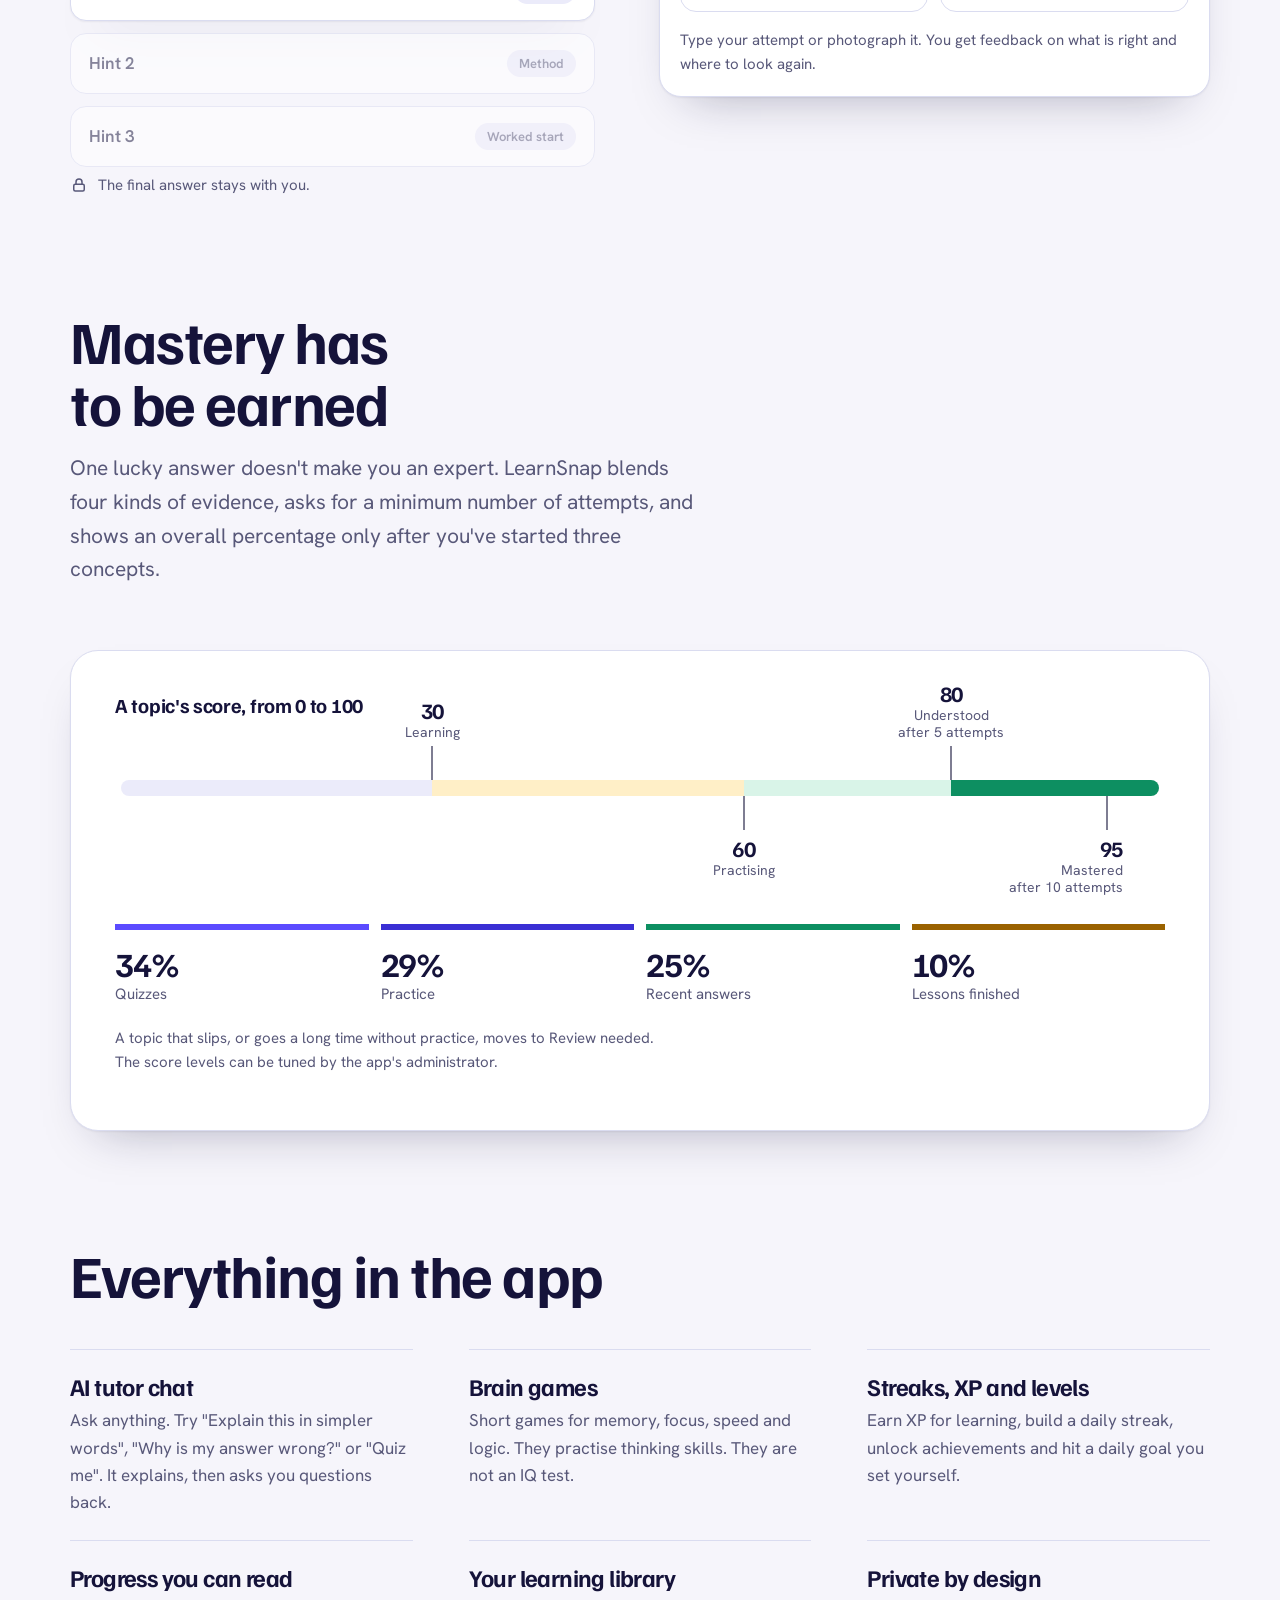
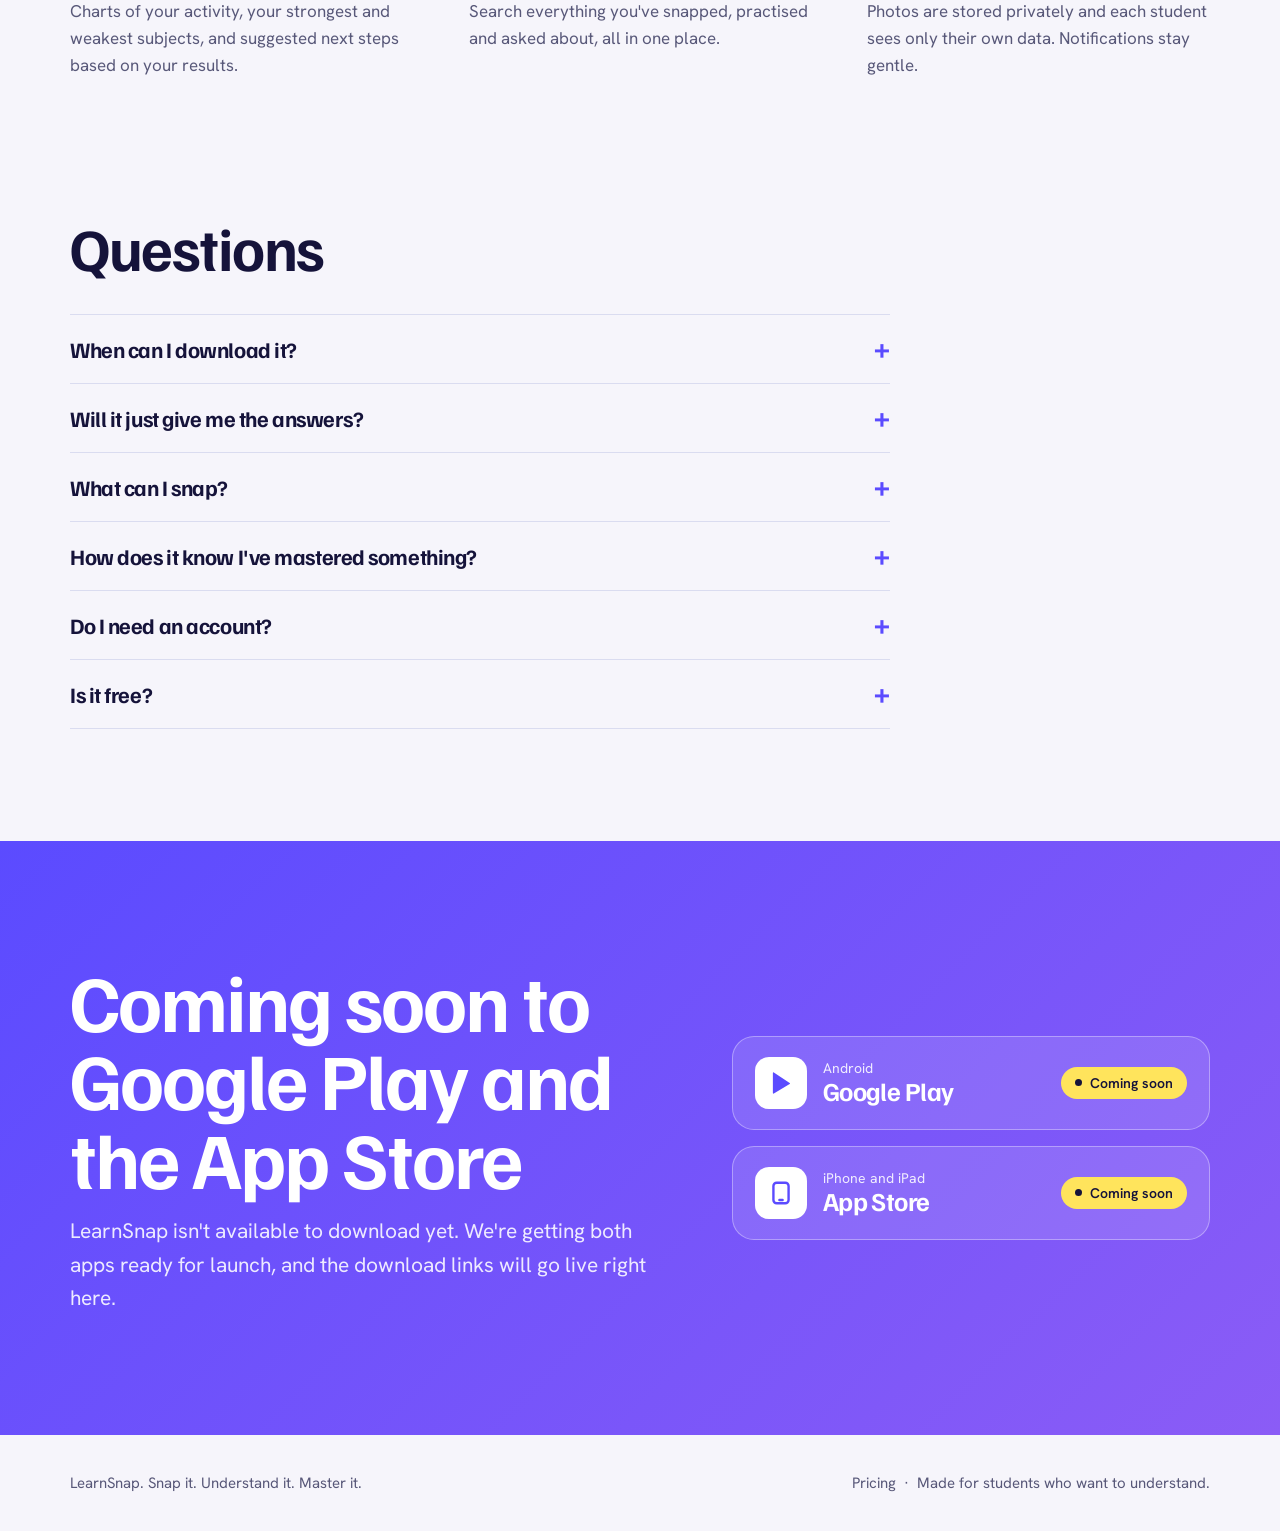
==== commit f9a4f61b: "Add files via upload" ====
--- a/index.html
+++ b/index.html
@@ -1,21 +1,526 @@
 <!doctype html>
-<html lang="en" class="scroll-smooth">
-  <head>
-    <meta charset="UTF-8" />
-    <meta name="viewport" content="width=device-width, initial-scale=1.0" />
-    <title>LearnSnap — Snap It. Understand It. Master It.</title>
-    <meta name="description" content="Snap It. Understand It. Master It. A luxury AI-powered student learning platform and personal tutor." />
-    <meta property="og:title" content="LearnSnap — Snap It. Understand It. Master It." />
-    <meta property="og:description" content="Snap It. Understand It. Master It. A luxury AI-powered student learning platform and personal tutor." />
-    <meta property="og:type" content="website" />
-    <meta name="twitter:card" content="summary_large_image" />
-    <link rel="preconnect" href="https://fonts.googleapis.com">
-    <link rel="preconnect" href="https://fonts.gstatic.com" crossorigin>
-    <link href="https://fonts.googleapis.com/css2?family=Plus+Jakarta+Sans:ital,wght@0,300..800;1,300..800&family=Outfit:wght@400;500;600;700;800&family=JetBrains+Mono:wght@400;500;600&display=swap" rel="stylesheet">
-  </head>
-  <body class="bg-[#F7F5FF] text-[#131329] antialiased selection:bg-[#6852F5]/20 selection:text-[#6852F5]">
-    <div id="root"></div>
-    <script type="module" src="/src/main.tsx"></script>
-  </body>
+<html lang="en">
+<head>
+<meta charset="utf-8">
+<meta name="viewport" content="width=device-width, initial-scale=1, viewport-fit=cover">
+<title>LearnSnap - Snap it. Understand it. Master it.</title>
+<meta name="description" content="LearnSnap is an AI tutor that teaches students how to solve their assignments, step by step. Coming soon to Google Play and the App Store.">
+<meta name="theme-color" content="#15133a">
+<link rel="preconnect" href="https://fonts.googleapis.com">
+<link rel="preconnect" href="https://fonts.gstatic.com" crossorigin>
+<link href="https://fonts.googleapis.com/css2?family=Familjen+Grotesk:wght@500;600;700&family=Hanken+Grotesk:wght@400;500;600&family=Caveat:wght@500;700&display=swap" rel="stylesheet">
+<style>
+/* Concept: a student's desk. Graph-paper ground, a worksheet photographed in a viewfinder, lesson notes in pen, a yellow highlighter for what matters.
+   Palette: ink indigo, paper white, LearnSnap violet, highlighter yellow. Type: Familjen Grotesk (display), Hanken Grotesk (text), Caveat (handwriting, used only for the student's own writing). */
+:root{
+  --bg:#f6f5fb; --paper:#ffffff; --ink:#15133a; --muted:#585879; --line:#dadcf0; --grid:rgba(91,75,255,.075);
+  --brand:#5b4bff; --brand-ink:#ffffff; --pen:#3a2fd4; --hl:#ffe45c; --hl-ink:#15133a;
+  --good:#0d8f61; --good-soft:#d9f4e8; --warn:#9a6200; --warn-soft:#ffefc7; --bad:#cf3550; --bad-soft:#fde2e7; --soft:#ebebfa;
+  --night:#15133a; --night-ink:#f0efff; --night-muted:#aeadd6; --night-line:#34336a;
+  --display:"Familjen Grotesk","Segoe UI",system-ui,sans-serif;
+  --text:"Hanken Grotesk",system-ui,-apple-system,"Segoe UI",sans-serif;
+  --hand:"Caveat","Segoe Print","Bradley Hand",cursive;
+  --shadow:0 1px 2px rgb(21 19 58/.06),0 24px 48px -28px rgb(21 19 58/.35);
+}
+@media (prefers-color-scheme: dark){:root:not([data-theme="light"]){
+  --bg:#0f0e26; --paper:#19183a; --ink:#f0efff; --muted:#a8a7cf; --line:#2d2c58; --grid:rgba(160,150,255,.07);
+  --brand:#8f83ff; --brand-ink:#0f0e26; --pen:#b9b2ff; --hl:#ffe45c; --hl-ink:#15133a;
+  --good:#3fd69c; --good-soft:#12382e; --warn:#f2b43d; --warn-soft:#3b3115; --bad:#ff7a8e; --bad-soft:#431d29; --soft:#232248;
+  --night:#08071a; --night-ink:#f0efff; --night-muted:#a8a7cf; --night-line:#2d2c58;
+  --shadow:0 1px 2px rgb(0 0 0/.4),0 24px 48px -28px rgb(0 0 0/.8); color-scheme:dark}}
+:root[data-theme="dark"]{
+  --bg:#0f0e26; --paper:#19183a; --ink:#f0efff; --muted:#a8a7cf; --line:#2d2c58; --grid:rgba(160,150,255,.07);
+  --brand:#8f83ff; --brand-ink:#0f0e26; --pen:#b9b2ff; --hl:#ffe45c; --hl-ink:#15133a;
+  --good:#3fd69c; --good-soft:#12382e; --warn:#f2b43d; --warn-soft:#3b3115; --bad:#ff7a8e; --bad-soft:#431d29; --soft:#232248;
+  --night:#08071a; --night-ink:#f0efff; --night-muted:#a8a7cf; --night-line:#2d2c58;
+  --shadow:0 1px 2px rgb(0 0 0/.4),0 24px 48px -28px rgb(0 0 0/.8); color-scheme:dark}
+
+*{box-sizing:border-box}
+html{scroll-behavior:smooth}
+body{margin:0;background:var(--bg);color:var(--ink);font:400 18px/1.6 var(--text);padding-inline:clamp(16px,4vw,32px)}
+h1,h2,h3,p,ul,ol{margin:0}
+h1,h2,h3{font-family:var(--display);letter-spacing:-.025em;line-height:1.04;text-wrap:balance}
+ul,ol{padding:0;list-style:none}
+a{color:inherit}
+button{font:inherit;color:inherit}
+:focus-visible{outline:3px solid var(--brand);outline-offset:3px;border-radius:10px}
+.wrap{max-width:1140px;margin-inline:auto}
+section{padding-block:clamp(60px,9vw,112px)}
+.h2{font-size:clamp(34px,5.2vw,60px);font-weight:700;max-width:16ch}
+.lead{color:var(--muted);font-size:clamp(18px,2vw,21px);max-width:52ch;margin-top:18px}
+.hl{background:linear-gradient(transparent 52%,var(--hl) 52% 94%,transparent 94%);color:var(--hl-ink);padding-inline:.1em;border-radius:3px;-webkit-box-decoration-break:clone;box-decoration-break:clone}
+.hand{font-family:var(--hand);font-weight:700;color:var(--pen)}
+
+/* header */
+header{position:sticky;top:env(safe-area-inset-top,0px);z-index:30;margin-inline:calc(-1*clamp(16px,4vw,32px));padding:12px clamp(16px,4vw,32px);background:color-mix(in srgb,var(--bg) 86%,transparent);backdrop-filter:blur(12px);border-bottom:1px solid var(--line)}
+.bar{max-width:1140px;margin-inline:auto;display:flex;align-items:center;justify-content:space-between;gap:12px}
+.logo{display:inline-flex;align-items:center;gap:10px;text-decoration:none;font:700 23px var(--display);letter-spacing:-.03em}
+.mark{width:34px;height:34px;border-radius:10px;background:var(--brand);color:var(--brand-ink);display:grid;place-items:center}
+nav{display:flex;align-items:center;gap:4px}
+nav a{padding:8px 12px;border-radius:10px;text-decoration:none;color:var(--muted);font-weight:500;font-size:16px}
+nav a:hover{color:var(--ink);background:var(--soft)}
+.soon-pill{display:inline-flex;align-items:center;gap:8px;padding:8px 14px;border-radius:99px;background:var(--hl);color:var(--hl-ink);font:600 14px var(--text);text-decoration:none}
+.tbtn{width:40px;height:40px;border-radius:12px;border:1px solid var(--line);background:var(--paper);cursor:pointer;display:grid;place-items:center}
+@media(max-width:760px){nav a{display:none}nav a.keep{display:inline-block;padding:8px 9px}}
+
+/* hero */
+.hero{display:grid;grid-template-columns:minmax(0,1fr) minmax(0,1fr);gap:clamp(36px,6vw,80px);align-items:center;padding-top:clamp(36px,6vw,80px)}
+.hero h1{font-size:clamp(42px,5.6vw,76px);font-weight:700;line-height:.98}
+.hero h1 span{display:block}
+.hero .lead{margin-top:26px}
+.badges{display:flex;flex-wrap:wrap;gap:12px;margin-top:34px}
+.badge{display:flex;align-items:center;gap:14px;padding:12px 20px 12px 16px;border-radius:16px;background:var(--ink);color:var(--bg);text-decoration:none;min-width:228px;position:relative;cursor:default}
+.badge svg{flex:none}
+.badge small{display:block;font-size:13px;opacity:.78;line-height:1.1}
+.badge b{display:block;font:700 22px var(--display);letter-spacing:-.02em;line-height:1.15}
+.badge .tag{position:absolute;top:-11px;right:12px;background:var(--hl);color:var(--hl-ink);font:600 12px var(--text);padding:3px 10px;border-radius:99px;display:inline-flex;align-items:center;gap:6px;box-shadow:0 2px 0 rgb(21 19 58/.2)}
+.badge .tag i{width:7px;height:7px;border-radius:50%;background:var(--hl-ink);animation:pulse 1.8s ease-in-out infinite}
+.badge[href]{cursor:pointer}
+.badge[href] .tag{display:none}
+@keyframes pulse{50%{opacity:.25}}
+.badge[href]:hover{transform:translateY(-2px)}
+.hero-note{margin-top:18px;color:var(--muted);font-size:16px}
+
+/* desk */
+.desk{position:relative;display:grid;gap:18px;justify-items:center}
+.sheet{position:relative;width:min(100%,430px);background:var(--paper);border:1px solid var(--line);border-radius:6px;padding:26px 26px 30px;box-shadow:var(--shadow);transform:rotate(-2.2deg);
+  background-image:repeating-linear-gradient(transparent 0 31px,var(--line) 31px 32px);background-position:0 18px}
+.sheet::before{content:"";position:absolute;left:46px;top:0;bottom:0;width:2px;background:var(--bad);opacity:.35}
+.sheet .name{font:500 14px var(--text);color:var(--muted);margin-left:34px}
+.problem{margin:18px 0 0 34px;font:700 clamp(34px,5vw,46px)/1.2 var(--hand);color:var(--pen);letter-spacing:.01em}
+.problem small{display:block;font:500 clamp(22px,3vw,27px)/1.3 var(--hand);color:var(--muted);margin-top:6px}
+.vf{position:absolute;inset:12px;pointer-events:none}
+.vf i{position:absolute;width:30px;height:30px;border:4px solid var(--brand);transition:inset .4s}
+.vf i:nth-child(1){top:0;left:0;border-right:0;border-bottom:0;border-radius:12px 0 0 0}
+.vf i:nth-child(2){top:0;right:0;border-left:0;border-bottom:0;border-radius:0 12px 0 0}
+.vf i:nth-child(3){bottom:0;left:0;border-right:0;border-top:0;border-radius:0 0 0 12px}
+.vf i:nth-child(4){bottom:0;right:0;border-left:0;border-top:0;border-radius:0 0 12px 0}
+.flash{position:absolute;inset:0;background:#fff;border-radius:6px;opacity:0;pointer-events:none}
+.sheet.shot .flash{animation:flash .55s ease-out}
+.sheet.shot .vf i{animation:lock .55s ease-out}
+@keyframes flash{0%{opacity:.9}100%{opacity:0}}
+@keyframes lock{0%{transform:scale(1.5)}100%{transform:scale(1)}}
+
+.lesson{width:min(100%,430px);background:var(--paper);border:1px solid var(--line);border-radius:22px;padding:20px 22px;box-shadow:var(--shadow);transform:translateX(clamp(0px,3vw,36px)) rotate(1deg);margin-top:-6px}
+.lesson-head{display:flex;align-items:center;justify-content:space-between;gap:12px;margin-bottom:12px}
+.lesson-head b{font:700 18px var(--display);letter-spacing:-.02em}
+.snapbtn{display:inline-flex;align-items:center;gap:8px;border:0;border-radius:99px;padding:9px 16px;background:var(--brand);color:var(--brand-ink);font:600 15px var(--text);cursor:pointer}
+.snapbtn:hover{filter:brightness(1.08)}
+.steps-live{display:grid;gap:10px;font-size:16px}
+.steps-live li{display:grid;grid-template-columns:26px minmax(0,1fr);gap:10px;align-items:start;transition:opacity .35s,transform .35s}
+.steps-live li.wait{opacity:0;transform:translateY(6px)}
+.steps-live em{width:26px;height:26px;border-radius:50%;background:var(--soft);display:grid;place-items:center;font:700 13px var(--display);font-style:normal}
+.steps-live .try{color:var(--muted);border-top:1px dashed var(--line);padding-top:10px;grid-template-columns:minmax(0,1fr)}
+@media(max-width:860px){.hero{grid-template-columns:minmax(0,1fr)}.lesson{transform:rotate(.6deg)}}
+
+/* how it works */
+.how-list{margin-top:56px;display:grid;gap:0}
+.how-row{display:grid;grid-template-columns:minmax(0,.9fr) minmax(0,1.1fr);gap:clamp(24px,5vw,72px);align-items:center;padding-block:clamp(28px,4vw,48px);border-top:1px solid var(--line)}
+.how-row:last-child{border-bottom:1px solid var(--line)}
+.how-row .n{font:700 20px var(--hand);color:var(--pen);font-size:28px}
+.how-row h3{font-size:clamp(30px,4vw,46px);margin:2px 0 12px}
+.how-row p{color:var(--muted);max-width:44ch}
+.demo{background:var(--paper);border:1px solid var(--line);border-radius:22px;padding:20px;display:grid;gap:12px;font-size:16px;min-width:0;box-shadow:var(--shadow)}
+.row{display:flex;flex-wrap:wrap;gap:8px}
+.chip{display:inline-flex;align-items:center;gap:7px;padding:5px 12px;border-radius:99px;font:600 13px var(--text);background:var(--soft);color:var(--muted)}
+.chip.good{background:var(--good-soft);color:var(--good)}.chip.warn{background:var(--warn-soft);color:var(--warn)}.chip.bad{background:var(--bad-soft);color:var(--bad)}.chip.br{background:var(--brand);color:var(--brand-ink)}
+.dot{width:8px;height:8px;border-radius:50%;background:currentColor}
+.shotbox{position:relative;border-radius:14px;background:var(--bg);padding:28px 22px;font:700 34px/1.1 var(--hand);color:var(--pen);text-align:center}
+.shotbox::before,.shotbox::after{content:"";position:absolute;width:22px;height:22px;border:4px solid var(--brand)}
+.shotbox::before{top:8px;left:8px;border-right:0;border-bottom:0;border-radius:10px 0 0 0}
+.shotbox::after{bottom:8px;right:8px;border-left:0;border-top:0;border-radius:0 0 10px 0}
+.q{font-weight:600}
+.opts{display:flex;flex-wrap:wrap;gap:8px}
+.opt{border:1.5px solid var(--line);background:var(--bg);border-radius:12px;padding:8px 14px;font-weight:600;cursor:pointer}
+.opt.ok{border-color:var(--good);background:var(--good-soft);color:var(--good)}
+.opt.no{border-color:var(--bad);background:var(--bad-soft);color:var(--bad)}
+@media(max-width:820px){.how-row{grid-template-columns:minmax(0,1fr)}}
+
+/* hints */
+.hints{display:grid;grid-template-columns:minmax(0,1fr) minmax(0,1.05fr);gap:clamp(28px,5vw,72px);align-items:center}
+.ladder{display:grid;gap:12px}
+.ladder button.h{display:flex;justify-content:space-between;align-items:center;gap:12px;width:100%;text-align:left;background:var(--paper);border:1px solid var(--line);border-radius:16px;padding:16px 18px;cursor:pointer;font:600 17px var(--text);box-shadow:var(--shadow)}
+.ladder button.h[aria-expanded="true"]{border-color:var(--brand)}
+.ladder button.h:disabled{opacity:.5;cursor:not-allowed;box-shadow:none}
+.hint-body{margin:-4px 6px 4px;padding:14px 18px;border-left:4px solid var(--hl);background:var(--paper);border-radius:0 14px 14px 0;font-size:17px}
+.hint-body[hidden]{display:none}
+.answer-lock{display:flex;align-items:center;gap:10px;color:var(--muted);font-size:15px;margin-top:6px}
+.check{display:grid;grid-template-columns:minmax(0,1fr) minmax(0,1fr);gap:12px;margin-top:22px}
+.check>div{background:var(--paper);border:1px solid var(--line);border-radius:16px;padding:14px 16px;font-size:15px}
+.check .hand{font-size:28px;display:block;line-height:1.1;margin-bottom:6px}
+@media(max-width:820px){.hints{grid-template-columns:minmax(0,1fr)}.check{grid-template-columns:minmax(0,1fr)}}
+
+/* mastery */
+.scale{margin-top:64px;padding:clamp(22px,4vw,44px) clamp(18px,4vw,44px) clamp(34px,5vw,56px);background:var(--paper);border:1px solid var(--line);border-radius:28px;box-shadow:var(--shadow)}
+.scale h3{font-size:20px;margin-bottom:64px;letter-spacing:-.015em}
+.axis{position:relative;height:16px;border-radius:99px;background:linear-gradient(90deg,var(--soft) 0 30%,var(--warn-soft) 30% 60%,var(--good-soft) 60% 80%,var(--good) 80% 100%);margin-inline:6px 6px}
+.axis .fill{position:absolute;inset:0 auto 0 0;width:72%;border-radius:99px;background:var(--brand);opacity:.9}
+.tick{position:absolute;top:50%;width:0;height:0}
+.tick::before{content:"";position:absolute;left:-1px;width:2px;height:34px;background:var(--ink);opacity:.55}
+.tick.up::before{bottom:8px}.tick.dn::before{top:8px}
+.tick span{position:absolute;white-space:nowrap;font-size:14px;line-height:1.25;color:var(--muted)}
+.tick b{display:block;font:700 22px var(--display);color:var(--ink);letter-spacing:-.02em}
+.tick.up span{bottom:46px;left:0;transform:translateX(-50%);text-align:center}
+.tick.dn span{top:46px;left:0;transform:translateX(-50%);text-align:center}
+.tick.dn.r span{transform:translateX(-86%);text-align:right}
+.weights{display:grid;grid-template-columns:repeat(4,minmax(0,1fr));gap:12px;margin-top:128px}
+.w{padding-top:12px;border-top:6px solid var(--brand)}
+.w:nth-child(2){border-color:var(--pen)}.w:nth-child(3){border-color:var(--good)}.w:nth-child(4){border-color:var(--warn)}
+.w b{display:block;font:700 34px var(--display);letter-spacing:-.03em}
+.w span{color:var(--muted);font-size:15px;line-height:1.3;display:block}
+@media(max-width:720px){.weights{grid-template-columns:repeat(2,minmax(0,1fr))}.tick span{font-size:12px}.tick b{font-size:18px}.tick.up span{bottom:42px}.scale h3{margin-bottom:96px}}
+.fine{color:var(--muted);font-size:15px;margin-top:22px;max-width:70ch}
+
+/* features */
+.features{margin-top:44px;display:grid;grid-template-columns:repeat(auto-fit,minmax(min(100%,340px),1fr));gap:0 56px}
+.feat{padding:24px 0;border-top:1px solid var(--line);min-width:0}
+.feat h3{font-size:24px;margin-bottom:8px}
+.feat p{color:var(--muted);font-size:17px}
+
+/* faq */
+.faq{max-width:820px;margin-top:36px}
+details{border-top:1px solid var(--line);padding:20px 0}
+details:last-of-type{border-bottom:1px solid var(--line)}
+summary{cursor:pointer;list-style:none;display:flex;justify-content:space-between;gap:16px;font:700 22px var(--display);letter-spacing:-.02em}
+summary::-webkit-details-marker{display:none}
+summary::after{content:"+";font-size:28px;line-height:1;color:var(--brand)}
+details[open] summary::after{content:"\2013"}
+details p{margin-top:10px;color:var(--muted);max-width:66ch}
+
+/* coming soon */
+.night{--night-ink:#ffffff;--night-muted:rgba(255,255,255,.88);--night-line:rgba(255,255,255,.35);--night:#5b4bff;margin-inline:calc(-1*clamp(16px,4vw,32px));padding:clamp(64px,10vw,120px) clamp(16px,4vw,32px);background:linear-gradient(135deg,#5b4bff,#8b5cf6);color:#fff}
+.night .wrap{display:grid;grid-template-columns:minmax(0,1.1fr) minmax(0,.9fr);gap:clamp(32px,6vw,80px);align-items:center}
+.night h2{font-size:clamp(40px,6.4vw,80px);font-weight:700;line-height:.98}
+.night .lead{color:var(--night-muted)}
+.stores-big{display:grid;gap:16px}
+.store-card{display:grid;grid-template-columns:auto minmax(0,1fr) auto;align-items:center;gap:16px;padding:20px 22px;border-radius:22px;border:1px solid var(--night-line);background:rgb(255 255 255/.12);color:inherit;text-decoration:none}
+.store-card .ico{width:52px;height:52px;border-radius:14px;background:var(--night-ink);color:var(--night);display:grid;place-items:center}
+.store-card small{display:block;color:var(--night-muted);font-size:14px;line-height:1.2}
+.store-card b{display:block;font:700 26px var(--display);letter-spacing:-.02em;line-height:1.15}
+.store-card .st{font:600 14px var(--text);padding:7px 14px;border-radius:99px;background:var(--hl);color:var(--hl-ink);display:inline-flex;align-items:center;gap:8px;white-space:nowrap}
+.store-card .st i{width:7px;height:7px;border-radius:50%;background:var(--hl-ink);animation:pulse 1.8s ease-in-out infinite}
+.store-card[href]{cursor:pointer}.store-card[href]:hover{border-color:var(--hl)}
+.store-card[href] .st{background:var(--night-ink);color:var(--night)}
+.store-card[href] .st i{animation:none}
+@media(max-width:860px){.night .wrap{grid-template-columns:minmax(0,1fr)}}
+@media(max-width:480px){.store-card{grid-template-columns:auto minmax(0,1fr)}.store-card .st{grid-column:1/-1;justify-self:start}}
+footer{max-width:1140px;margin-inline:auto;padding-block:36px;display:flex;flex-wrap:wrap;justify-content:space-between;gap:10px 24px;color:var(--muted);font-size:15px}
+
+/* phone */
+.phone-wrap{display:flex;justify-content:center}
+.phone-stage{position:relative;width:min(310px,100%)}
+.phone{width:100%;border-radius:44px;border:10px solid var(--ink);background:var(--bg);box-shadow:var(--shadow),0 40px 80px -40px rgb(91 75 255/.45);overflow:hidden;animation:float 7s ease-in-out infinite}
+.ptop{display:flex;align-items:center;justify-content:space-between;padding:16px 16px 11px;border-bottom:1px solid var(--line)}
+.plogo{font:700 18px var(--display);letter-spacing:-.03em}
+.pin{padding:16px;display:grid;gap:12px}
+.pin h3{font-size:21px}.pin p{font-size:13px;color:var(--muted);line-height:1.4}
+.pcta{display:flex;align-items:center;gap:12px;border-radius:20px;padding:14px;background:linear-gradient(135deg,#5b4bff,#8b5cf6);color:#fff}
+.pcta b{display:block;font:700 16px var(--display)}.pcta small{display:block;font-size:12px;opacity:.9;line-height:1.3}
+.pcard{display:flex;gap:14px;align-items:center;background:var(--paper);border:1px solid var(--line);border-radius:20px;padding:14px}
+.pbars{flex:1;min-width:0;display:grid;gap:8px;font-size:12px;font-weight:600}
+.pbars span{display:flex;justify-content:space-between;color:var(--muted);margin-bottom:3px}
+.pbars em{font-style:normal}
+.trk{height:8px;border-radius:99px;background:var(--soft);overflow:hidden}
+.trk i{display:block;height:100%;width:var(--w);border-radius:99px;background:var(--brand);transform-origin:left;animation:grow 1.4s .9s cubic-bezier(.2,.7,.2,1) both}
+.trk i.g{background:var(--good)}.trk i.w{background:var(--warn)}
+.ringfill{animation:ring 1.6s .7s cubic-bezier(.2,.7,.2,1) both}
+.ptabs{display:grid;grid-template-columns:repeat(4,1fr);border-top:1px solid var(--line);padding:9px 6px 13px;font-size:10px;font-weight:600;color:var(--muted);text-align:center}
+.ptabs span:first-child{color:var(--brand)}
+.float-chip{position:absolute;z-index:2;display:inline-flex;align-items:center;gap:7px;padding:9px 15px;border-radius:99px;background:var(--paper);border:1px solid var(--line);box-shadow:var(--shadow);font:600 14px var(--text);white-space:nowrap}
+.float-chip.c1{top:6%;left:-20%;animation:float2 5s ease-in-out infinite;color:var(--good)}
+.float-chip.c2{bottom:7%;right:-18%;animation:float2 6s -2s ease-in-out infinite}
+.demo-grid{display:grid;grid-template-columns:minmax(0,.8fr) minmax(0,1.2fr);gap:clamp(28px,5vw,72px);align-items:center}
+@media(max-width:860px){.demo-grid{grid-template-columns:minmax(0,1fr)}.float-chip.c1{left:-3%;top:-3%}.float-chip.c2{right:-3%;bottom:-3%}}
+@keyframes float{50%{transform:translateY(-12px)}}
+@keyframes float2{50%{transform:translateY(-9px)}}
+@keyframes grow{from{transform:scaleX(0)}}
+@keyframes ring{from{stroke-dashoffset:220}}
+@keyframes rise{from{opacity:0;transform:translateY(26px)}}
+
+/* motion */
+.anim .hero-in{animation:rise 1s var(--d,0s) cubic-bezier(.2,.7,.2,1) both}
+.anim .rv{opacity:0;transform:translateY(28px);transition:opacity .9s cubic-bezier(.2,.7,.2,1),transform .9s cubic-bezier(.2,.7,.2,1);transition-delay:var(--d,0s)}
+.anim .rv.in{opacity:1;transform:none}
+header{transition:box-shadow .3s,background .3s}
+header.scrolled{box-shadow:0 10px 30px -22px rgb(21 19 58/.5)}
+.badge,.snapbtn,.opt,.soon-pill,.store-card,.demo,.feat,.ladder button.h{transition:transform .3s cubic-bezier(.2,.7,.2,1),box-shadow .3s,background .3s,border-color .3s,filter .3s}
+.demo:hover,.ladder button.h:not(:disabled):hover{transform:translateY(-4px)}
+.feat:hover{transform:translateX(6px)}
+.opt:hover{transform:translateY(-2px)}
+.store-card:hover{transform:translateY(-3px);background:rgb(255 255 255/.2)}
+.badge.official{background:none;padding:0;min-width:0;border-radius:10px}
+.badge.official img{height:58px;width:auto;display:block}
+.badge.official .tag{top:-12px}
+@media (prefers-reduced-motion:reduce){html{scroll-behavior:auto}*,*::before,*::after{animation:none!important;transition:none!important}}
+</style>
+<script>if(!matchMedia("(prefers-reduced-motion: reduce)").matches&&"IntersectionObserver"in window)document.documentElement.classList.add("anim");</script>
+</head>
+<body>
+<header><div class="bar">
+  <a class="logo" href="#top" aria-label="LearnSnap home"><span class="mark"><svg width="20" height="20" viewBox="0 0 24 24" fill="none" stroke="currentColor" stroke-width="2.6" stroke-linecap="round" stroke-linejoin="round" aria-hidden="true"><path d="M4 8V6a2 2 0 0 1 2-2h2M16 4h2a2 2 0 0 1 2 2v2M20 16v2a2 2 0 0 1-2 2h-2M8 20H6a2 2 0 0 1-2-2v-2"/><path d="M9 12.5l2 2 4-4.5"/></svg></span><span>LearnSnap</span></a>
+  <nav aria-label="Main">
+    <a href="#how">How it works</a><a href="#hints">Hints</a><a href="#mastery">Mastery</a><a href="#faq">FAQ</a><a class="keep" href="pricing.html">Pricing</a>
+    <a class="soon-pill" href="#download"><i class="dot"></i>Coming soon</a>
+    <button class="tbtn" id="themeBtn" type="button" aria-label="Switch light or dark theme"><svg width="18" height="18" viewBox="0 0 24 24" fill="none" stroke="currentColor" stroke-width="2" aria-hidden="true"><circle cx="12" cy="12" r="9"/><path d="M12 3a9 9 0 0 1 0 18z" fill="currentColor"/></svg></button>
+  </nav>
+</div></header>
+
+<main id="top">
+<div class="wrap">
+<section class="hero" style="padding-bottom:clamp(60px,9vw,112px)">
+  <div>
+    <h1><span class="hero-in" style="--d:.05s">Snap it.</span><span class="hero-in" style="--d:.2s">Understand it.</span><span class="hero-in" style="--d:.35s">Master it.</span></h1>
+    <p class="lead hero-in" style="--d:.5s">Take a photo of an assignment and LearnSnap shows you how to solve it, one step at a time. It gives hints and checks your work. It never just hands you the answer.</p>
+    <div class="badges hero-in" style="--d:.65s">
+      <a class="badge" data-store="play"><span class="tag"><i></i>Coming soon</span><svg width="30" height="30" viewBox="0 0 24 24" fill="currentColor" aria-hidden="true"><path d="M4.5 2.8v18.4c0 .5.5.8.9.5L20 12.9a.6.6 0 0 0 0-1L5.4 2.3c-.4-.3-.9 0-.9.5z"/></svg><span><small>Android, soon on</small><b>Google Play</b></span></a>
+      <a class="badge" data-store="apple"><span class="tag"><i></i>Coming soon</span><svg width="30" height="30" viewBox="0 0 24 24" fill="none" stroke="currentColor" stroke-width="2.2" stroke-linecap="round" stroke-linejoin="round" aria-hidden="true"><rect x="5" y="2.5" width="14" height="19" rx="3"/><path d="M10.5 18.5h3"/></svg><span><small>iPhone, soon on the</small><b>App Store</b></span></a>
+    </div>
+    <p class="hero-note hero-in" style="--d:.8s">LearnSnap isn't in the stores yet. The links will appear on these buttons the day it launches.</p>
+  </div>
+
+  <div class="phone-wrap hero-in" style="--d:.3s" aria-label="LearnSnap app home screen">
+    <div class="phone-stage">
+      <span class="float-chip c1"><i class="dot"></i>+20 XP</span>
+      <span class="float-chip c2">Hint 1 unlocked</span>
+      <div class="phone" aria-hidden="true">
+        <div class="ptop"><span class="plogo">LearnSnap</span><span class="chip warn">5 day streak</span></div>
+        <div class="pin">
+          <div><h3>Good morning, Destiny</h3><p>You've learned 9 of 12 concepts.</p></div>
+          <div class="pcta"><svg width="28" height="28" viewBox="0 0 24 24" fill="none" stroke="currentColor" stroke-width="2" stroke-linecap="round" stroke-linejoin="round"><path d="M4 8V6a2 2 0 0 1 2-2h2M16 4h2a2 2 0 0 1 2 2v2M20 16v2a2 2 0 0 1-2 2h-2M8 20H6a2 2 0 0 1-2-2v-2"/><circle cx="12" cy="12" r="3"/></svg><div><b>Snap Assignment</b><small>Take a photo and learn it step by step</small></div></div>
+          <div class="pcard">
+            <svg width="86" height="86" viewBox="0 0 86 86"><circle cx="43" cy="43" r="35" fill="none" stroke="var(--soft)" stroke-width="9"/><circle class="ringfill" cx="43" cy="43" r="35" fill="none" stroke="var(--brand)" stroke-width="9" stroke-linecap="round" stroke-dasharray="220" stroke-dashoffset="55" transform="rotate(-90 43 43)"/><text x="43" y="49" text-anchor="middle" font-family="Familjen Grotesk,sans-serif" font-weight="700" font-size="21" fill="var(--ink)">75%</text></svg>
+            <div class="pbars"><div><span>Maths<em>82%</em></span><div class="trk"><i class="g" style="--w:82%"></i></div></div><div><span>Science<em>74%</em></span><div class="trk"><i style="--w:74%"></i></div></div><div><span>History<em>46%</em></span><div class="trk"><i class="w" style="--w:46%"></i></div></div></div>
+          </div>
+        </div>
+        <div class="ptabs"><span>Home</span><span>Snap</span><span>Practice</span><span>Games</span></div>
+      </div>
+    </div>
+  </div>
+</section>
+</div>
+
+<div class="wrap">
+<section id="demo" style="padding-top:0">
+  <div class="demo-grid">
+    <div>
+      <h2 class="h2">Watch a photo become a lesson</h2>
+      <p class="lead">LearnSnap reads the homework, then walks you through it. It teaches the method and leaves the final step to you.</p>
+    </div>
+  <div class="desk" aria-label="Example of LearnSnap turning a homework photo into a lesson">
+    <div class="sheet shot" id="sheet">
+      <div class="name">Maths homework, page 14</div>
+      <div class="problem">Q3. 2/3 + 3/4 = ?<small>show your working</small></div>
+      <div class="vf" aria-hidden="true"><i></i><i></i><i></i><i></i></div>
+      <div class="flash" aria-hidden="true"></div>
+    </div>
+    <div class="lesson">
+      <div class="lesson-head"><b>Your lesson</b><button class="snapbtn" id="snapAgain" type="button"><svg width="16" height="16" viewBox="0 0 24 24" fill="none" stroke="currentColor" stroke-width="2.4" stroke-linecap="round" stroke-linejoin="round" aria-hidden="true"><path d="M4 8V6a2 2 0 0 1 2-2h2M16 4h2a2 2 0 0 1 2 2v2M20 16v2a2 2 0 0 1-2 2h-2M8 20H6a2 2 0 0 1-2-2v-2"/></svg>Snap again</button></div>
+      <ol class="steps-live" id="steps">
+        <li><em>1</em><span>Both fractions need the same bottom number. Find one: <span class="hl">12</span> works for 3 and 4.</span></li>
+        <li><em>2</em><span>Rewrite each one with 12 on the bottom.</span></li>
+        <li><em>3</em><span>Now the bottoms match, so you can add the tops.</span></li>
+        <li class="try"><span>Your turn. Try it, then tap <b>Check my work</b>.</span></li>
+      </ol>
+    </div>
+  </div>
+  </div>
+</section>
+
+<section id="how" style="padding-top:0">
+  <h2 class="h2">How LearnSnap teaches</h2>
+  <p class="lead">Four steps, in this order, every time.</p>
+  <div class="how-list">
+    <article class="how-row">
+      <div><span class="n">Step 1</span><h3>Snap</h3><p>Take a photo or upload up to four images of an assignment, each up to 5 MB. LearnSnap reads it and works out the subject, the topic and how hard it is.</p></div>
+      <div class="demo"><div class="shotbox">2/3 + 3/4 = ?</div><div class="row"><span class="chip br">Mathematics</span><span class="chip">Adding fractions</span><span class="chip warn">Medium</span></div></div>
+    </article>
+    <article class="how-row">
+      <div><span class="n">Step 2</span><h3>Understand</h3><p>Tap Teach me for a lesson in small steps. Ask for it simpler, more detailed, with a real-world example or a visual one. Stuck? Open hints one level at a time.</p></div>
+      <div class="demo"><div class="row"><span class="chip br">Simple</span><span class="chip">Normal</span><span class="chip">Detailed</span><span class="chip">Real-world example</span><span class="chip">Visual</span></div><div style="color:var(--muted)">Think of a pizza cut into 3 slices and another cut into 4. To add them, cut both pizzas into 12 slices first.</div></div>
+    </article>
+    <article class="how-row">
+      <div><span class="n">Step 3</span><h3>Practise</h3><p>Practise a topic at easy, medium or hard. Take quizzes by topic, by subject, on your recent work or on your weak spots. Every answer is marked on the server, so scores can't be faked.</p></div>
+      <div class="demo"><div class="q">What is 1/2 + 1/3?</div><div class="opts" id="quiz"><button class="opt" type="button" data-ok="0">2/5</button><button class="opt" type="button" data-ok="1">5/6</button><button class="opt" type="button" data-ok="0">2/6</button></div><div id="quizMsg" style="color:var(--muted);font-size:15px" aria-live="polite">Pick an answer. This one is live.</div></div>
+    </article>
+    <article class="how-row">
+      <div><span class="n">Step 4</span><h3>Master</h3><p>Your knowledge map shows every topic as understood, still learning or needing review. Topics you haven't practised for a while come back for a quick refresh.</p></div>
+      <div class="demo"><div class="row"><span class="chip good"><i class="dot"></i>Fractions</span><span class="chip good"><i class="dot"></i>Decimals</span><span class="chip warn"><i class="dot"></i>Percentages</span><span class="chip bad"><i class="dot"></i>Geometry</span><span class="chip"><i class="dot"></i>Algebra</span></div><div style="color:var(--muted);font-size:15px">Green is understood. Amber is still learning. Red needs review. Grey hasn't started.</div></div>
+    </article>
+  </div>
+</section>
+
+<section id="hints" style="padding-top:0">
+  <div class="hints">
+    <div>
+      <h2 class="h2">Hints that don't give it away</h2>
+      <p class="lead">Try it on the problem from the top of the page. There are three hints, each a little bigger than the last. None of them is the final answer.</p>
+      <div class="ladder" id="ladder" style="margin-top:28px">
+        <button class="h" type="button" data-h="1" aria-expanded="false" aria-controls="hb1">Hint 1<span class="chip">Nudge</span></button>
+        <div class="hint-body" id="hb1" hidden>Can you add fractions when the bottom numbers are different? What could you change so both bottoms match?</div>
+        <button class="h" type="button" data-h="2" aria-expanded="false" aria-controls="hb2" disabled>Hint 2<span class="chip">Method</span></button>
+        <div class="hint-body" id="hb2" hidden>Try 12 as the common bottom. 2/3 = ?/12 and 3/4 = ?/12. What goes in the gaps?</div>
+        <button class="h" type="button" data-h="3" aria-expanded="false" aria-controls="hb3" disabled>Hint 3<span class="chip">Worked start</span></button>
+        <div class="hint-body" id="hb3" hidden>8/12 + 9/12. Add the tops and keep the bottom. You finish it from here.</div>
+      </div>
+      <p class="answer-lock"><svg width="18" height="18" viewBox="0 0 24 24" fill="none" stroke="currentColor" stroke-width="2" stroke-linecap="round" stroke-linejoin="round" aria-hidden="true"><rect x="5" y="11" width="14" height="9" rx="2"/><path d="M8 11V8a4 4 0 0 1 8 0v3"/></svg>The final answer stays with you.</p>
+    </div>
+    <div>
+      <div class="demo" style="gap:16px">
+        <div class="q">Check my work</div>
+        <div class="check" style="margin-top:0">
+          <div><span class="hand">5/7</span>My answer</div>
+          <div><span class="chip warn" style="margin-bottom:8px">Look again</span><br>You added the tops and the bottoms. Fractions need the same bottom first. Go back to hint 2.</div>
+        </div>
+        <div style="color:var(--muted);font-size:15px">Type your attempt or photograph it. You get feedback on what is right and where to look again.</div>
+      </div>
+    </div>
+  </div>
+</section>
+
+<section id="mastery" style="padding-top:0">
+  <h2 class="h2">Mastery has to be earned</h2>
+  <p class="lead">One lucky answer doesn't make you an expert. LearnSnap blends four kinds of evidence, asks for a minimum number of attempts, and shows an overall percentage only after you've started three concepts.</p>
+  <div class="scale">
+    <h3>A topic's score, from 0 to 100</h3>
+    <div class="axis" role="img" aria-label="Score scale: Learning at 30, Practising at 60, Understood at 80 after 5 attempts, Mastered at 95 after 10 attempts">
+            <div class="tick up" style="left:30%"><span><b>30</b>Learning</span></div>
+      <div class="tick dn" style="left:60%"><span><b>60</b>Practising</span></div>
+      <div class="tick up" style="left:80%"><span><b>80</b>Understood<br>after 5 attempts</span></div>
+      <div class="tick dn r" style="left:95%"><span><b>95</b>Mastered<br>after 10 attempts</span></div>
+    </div>
+    <div class="weights">
+      <div class="w"><b>35%</b><span>Quizzes</span></div>
+      <div class="w"><b>30%</b><span>Practice</span></div>
+      <div class="w"><b>25%</b><span>Recent answers</span></div>
+      <div class="w"><b>10%</b><span>Lessons finished</span></div>
+    </div>
+    <p class="fine">A topic that slips, or goes a long time without practice, moves to Review needed. The score levels can be tuned by the app's administrator.</p>
+  </div>
+</section>
+
+<section id="features" style="padding-top:0">
+  <h2 class="h2">Everything in the app</h2>
+  <div class="features">
+    <div class="feat"><h3>AI tutor chat</h3><p>Ask anything. Try "Explain this in simpler words", "Why is my answer wrong?" or "Quiz me". It explains, then asks you questions back.</p></div>
+    <div class="feat"><h3>Brain games</h3><p>Short games for memory, focus, speed and logic. They practise thinking skills. They are not an IQ test.</p></div>
+    <div class="feat"><h3>Streaks, XP and levels</h3><p>Earn XP for learning, build a daily streak, unlock achievements and hit a daily goal you set yourself.</p></div>
+    <div class="feat"><h3>Progress you can read</h3><p>Charts of your activity, your strongest and weakest subjects, and suggested next steps based on your results.</p></div>
+    <div class="feat"><h3>Your learning library</h3><p>Search everything you've snapped, practised and asked about, all in one place.</p></div>
+    <div class="feat"><h3>Private by design</h3><p>Photos are stored privately and each student sees only their own data. Notifications stay gentle.</p></div>
+  </div>
+</section>
+
+<section id="faq" style="padding-top:0">
+  <h2 class="h2">Questions</h2>
+  <div class="faq">
+    <details><summary>When can I download it?</summary><p>LearnSnap is coming soon to Google Play for Android and the App Store for iPhone. It isn't in either store yet. This page will link to both on launch day.</p></details>
+    <details><summary>Will it just give me the answers?</summary><p>No. LearnSnap teaches the method, offers three levels of hints and checks your attempt. It is built to help you understand.</p></details>
+    <details><summary>What can I snap?</summary><p>Photos of assignments or worksheets as JPG, PNG or WebP, up to four images at a time and 5 MB each. You can also type a question in the tutor chat.</p></details>
+    <details><summary>How does it know I've mastered something?</summary><p>It combines quiz, practice, recent and lesson results, and needs enough attempts first. The scale above shows the levels.</p></details>
+    <details><summary>Do I need an account?</summary><p>Yes. Your progress is saved to your account, so it follows you between devices.</p></details>
+    <details><summary>Is it free?</summary><p>You can start for free, with a daily limit on AI features. A premium plan with higher limits is planned.</p></details>
+  </div>
+</section>
+</div>
+
+<div class="night" id="download"><div class="wrap">
+  <div>
+    <h2>Coming soon to Google Play and the App Store</h2>
+    <p class="lead">LearnSnap isn't available to download yet. We're getting both apps ready for launch, and the download links will go live right here.</p>
+  </div>
+  <div class="stores-big">
+    <a class="store-card" data-store="play"><span class="ico"><svg width="26" height="26" viewBox="0 0 24 24" fill="currentColor" aria-hidden="true"><path d="M4.5 2.8v18.4c0 .5.5.8.9.5L20 12.9a.6.6 0 0 0 0-1L5.4 2.3c-.4-.3-.9 0-.9.5z"/></svg></span><span><small>Android</small><b>Google Play</b></span><span class="st"><i></i><span class="stt">Coming soon</span></span></a>
+    <a class="store-card" data-store="apple"><span class="ico"><svg width="26" height="26" viewBox="0 0 24 24" fill="none" stroke="currentColor" stroke-width="2.2" stroke-linecap="round" stroke-linejoin="round" aria-hidden="true"><rect x="5" y="2.5" width="14" height="19" rx="3"/><path d="M10.5 18.5h3"/></svg></span><span><small>iPhone and iPad</small><b>App Store</b></span><span class="st"><i></i><span class="stt">Coming soon</span></span></a>
+  </div>
+</div></div>
+</main>
+<footer><span>LearnSnap. Snap it. Understand it. Master it.</span><span><a href="pricing.html" style="text-decoration:none">Pricing</a> &nbsp;&middot;&nbsp; Made for students who want to understand.</span></footer>
+
+<script>
+// When the apps are published, paste the store links between the quotes. Empty means "coming soon".
+var STORE = { play: "", apple: "" };
+
+document.querySelectorAll("[data-store]").forEach(function(el){
+  var url = STORE[el.getAttribute("data-store")];
+  if(url){
+    el.href = url; el.target = "_blank"; el.rel = "noopener";
+    var stt = el.querySelector(".stt"); if(stt) stt.textContent = "Download";
+    var sm = el.querySelector("small"); if(sm && el.classList.contains("badge")) sm.textContent = el.dataset.store === "play" ? "Get it on" : "Download on the";
+  } else {
+    el.setAttribute("aria-disabled","true");
+    el.addEventListener("click", function(e){ e.preventDefault(); });
+  }
+});
+
+// Theme
+var root = document.documentElement;
+document.getElementById("themeBtn").addEventListener("click", function(){
+  var dark = root.dataset.theme ? root.dataset.theme === "dark" : matchMedia("(prefers-color-scheme: dark)").matches;
+  root.dataset.theme = dark ? "light" : "dark";
+});
+
+// Snap again: replay the viewfinder and reveal the lesson steps one by one
+var sheet = document.getElementById("sheet"), steps = document.querySelectorAll("#steps li");
+document.getElementById("snapAgain").addEventListener("click", function(){
+  sheet.classList.remove("shot"); void sheet.offsetWidth; sheet.classList.add("shot");
+  steps.forEach(function(li){ li.classList.add("wait"); });
+  steps.forEach(function(li, i){ setTimeout(function(){ li.classList.remove("wait"); }, 450 + i * 450); });
+});
+
+// Live quiz
+var quizMsg = document.getElementById("quizMsg");
+document.querySelectorAll("#quiz .opt").forEach(function(b){
+  b.addEventListener("click", function(){
+    document.querySelectorAll("#quiz .opt").forEach(function(o){ o.classList.remove("ok","no"); });
+    var ok = b.dataset.ok === "1";
+    b.classList.add(ok ? "ok" : "no");
+    quizMsg.textContent = ok ? "Correct. 3/6 + 2/6 = 5/6." : "Not quite. Make the bottoms match first, then add the tops.";
+  });
+});
+
+// Hint ladder: each hint unlocks the next
+var hb = document.querySelectorAll("#ladder button.h");
+hb.forEach(function(btn, i){
+  btn.addEventListener("click", function(){
+    var body = document.getElementById(btn.getAttribute("aria-controls"));
+    var open = btn.getAttribute("aria-expanded") === "true";
+    btn.setAttribute("aria-expanded", String(!open)); body.hidden = open;
+    if(!open && hb[i+1]) hb[i+1].disabled = false;
+  });
+});
+
+// Scroll reveals, header shadow, number count-up
+var hdr=document.querySelector("header");
+function onScroll(){hdr.classList.toggle("scrolled",window.scrollY>8)}
+addEventListener("scroll",onScroll,{passive:true});onScroll();
+if(root.classList.contains("anim")){
+  var sels=[".h2",".lead:not(.hero-in)",".how-row",".hints .ladder",".hints .demo",".scale",".feat","#faq details",".night h2",".night .lead",".store-card","#demo .desk"];
+  var io=new IntersectionObserver(function(es){es.forEach(function(e){if(e.isIntersecting){e.target.classList.add("in");io.unobserve(e.target);if(e.target.classList.contains("scale"))countUp()}})},{threshold:.12,rootMargin:"0px 0px -6% 0px"});
+  sels.forEach(function(q){document.querySelectorAll(q).forEach(function(el,i){
+    if(el.closest(".hero"))return;
+    el.classList.add("rv");el.style.setProperty("--d",(Math.min(i%4,3)*0.09)+"s");io.observe(el)})});
+  setTimeout(function(){document.querySelectorAll(".rv:not(.in)").forEach(function(el){var r=el.getBoundingClientRect();if(r.top<innerHeight)el.classList.add("in")})},2500);
+}
+function countUp(){
+  document.querySelectorAll(".w b").forEach(function(b){
+    var n=parseInt(b.textContent,10),t0=null;
+    function step(t){if(!t0)t0=t;var k=Math.min((t-t0)/1100,1),e=1-Math.pow(1-k,3);b.textContent=Math.round(n*e)+"%";if(k<1)requestAnimationFrame(step)}
+    b.textContent="0%";requestAnimationFrame(step);
+  });
+}
+
+// Official store badges: if you add the images from Apple and Google to a "badges" folder, they replace the buttons below.
+function tryBadge(el,names,alt){
+  var i=0;(function next(){
+    if(i>=names.length)return;var src="badges/"+names[i++],im=new Image();
+    im.onload=function(){var tag=el.querySelector(".tag");el.classList.add("official");el.innerHTML="";
+      var g=document.createElement("img");g.src=src;g.alt=alt;el.appendChild(g);if(tag&&!el.href)el.appendChild(tag)};
+    im.onerror=next;im.src=src})();
+}
+document.querySelectorAll(".badge[data-store]").forEach(function(el){
+  if(el.dataset.store==="play")tryBadge(el,["google-play.svg","google-play.png"],"Get it on Google Play");
+  else tryBadge(el,["app-store.svg","app-store.png"],"Download on the App Store");
+});
+</script>
+</body>
 </html>
-
